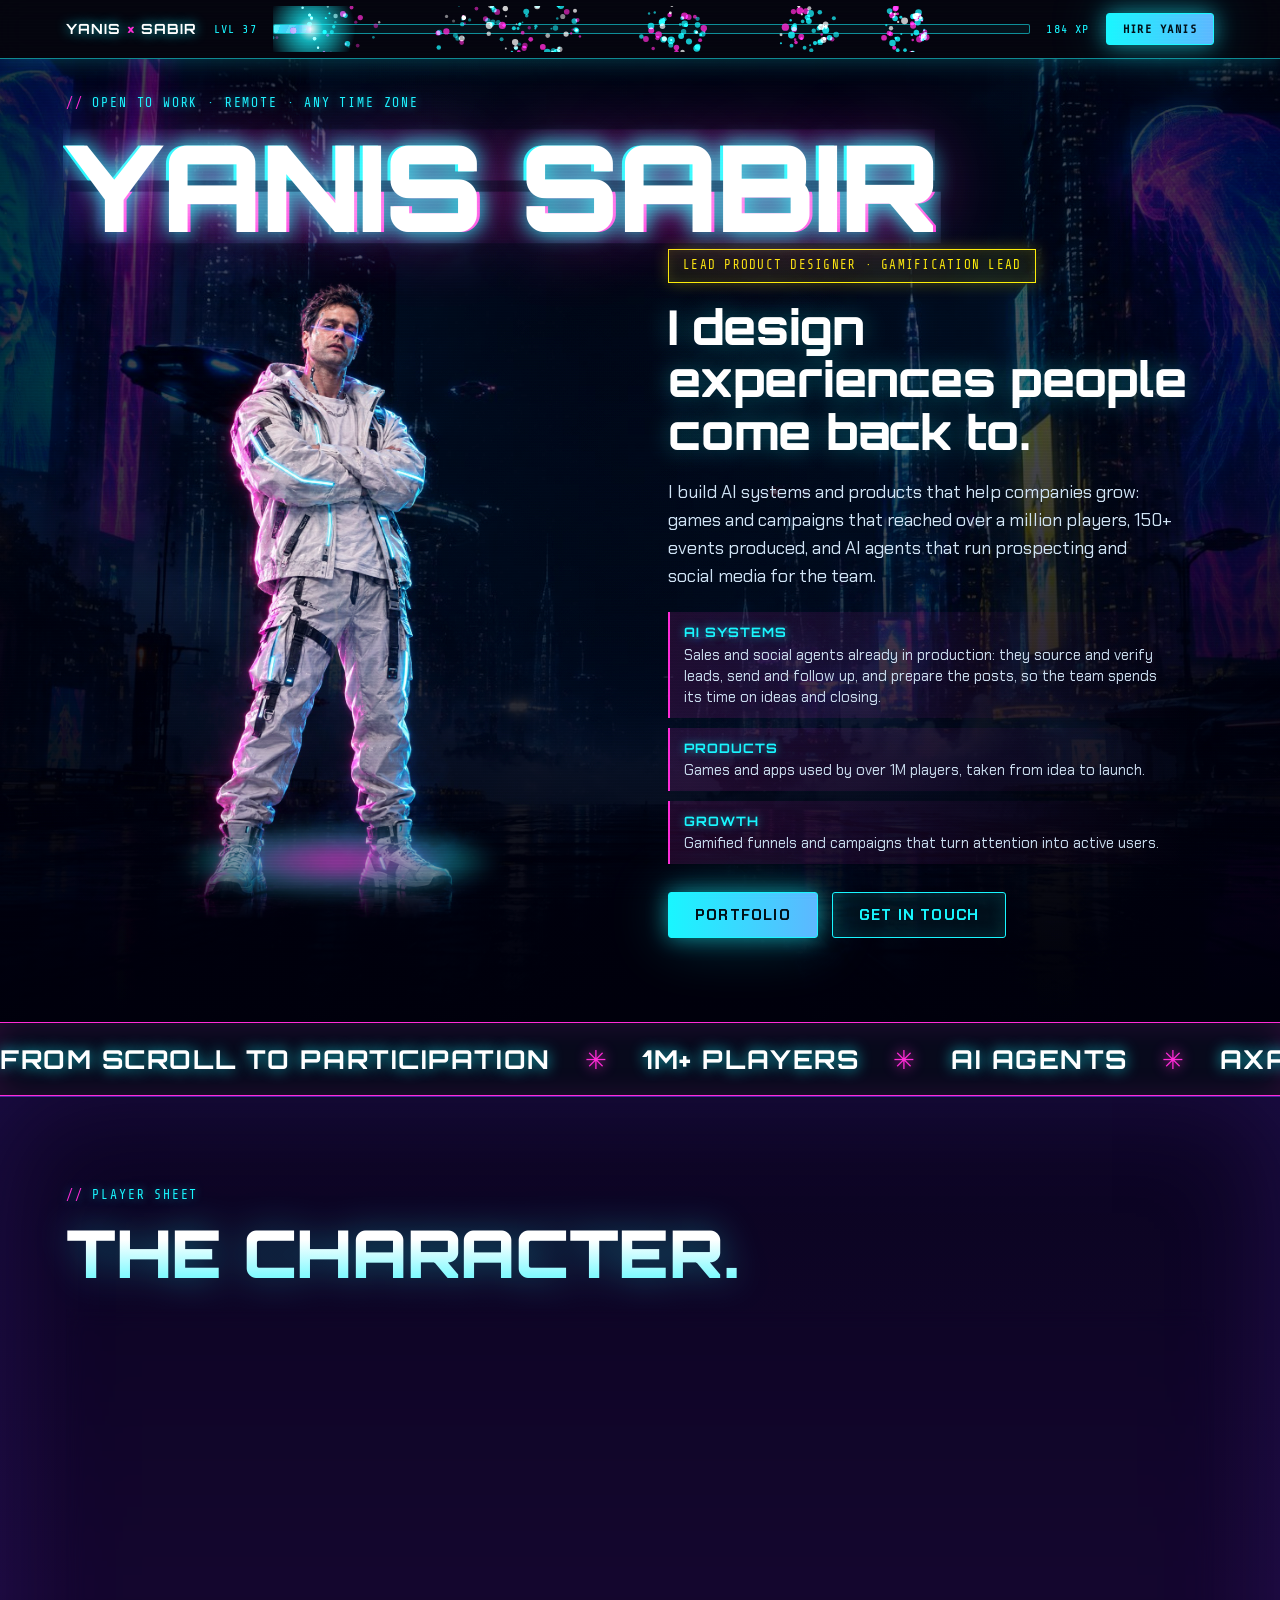
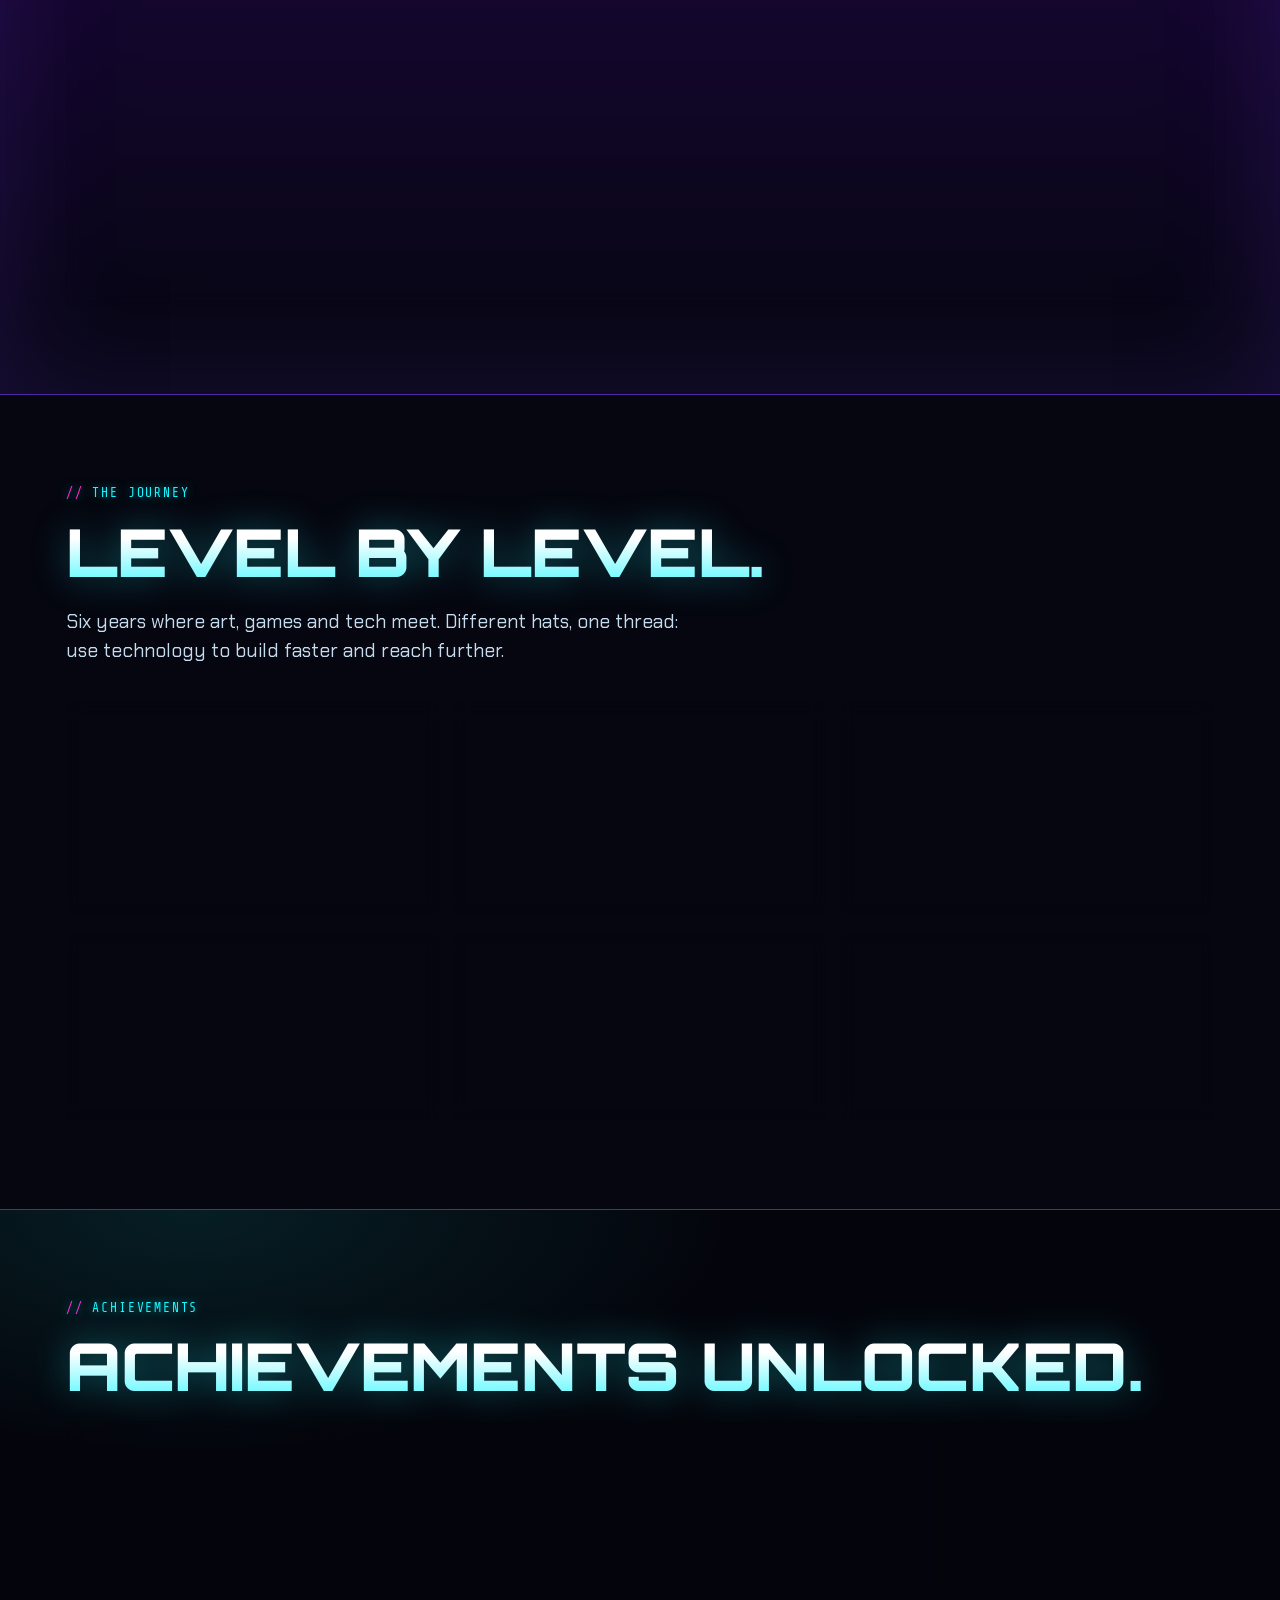
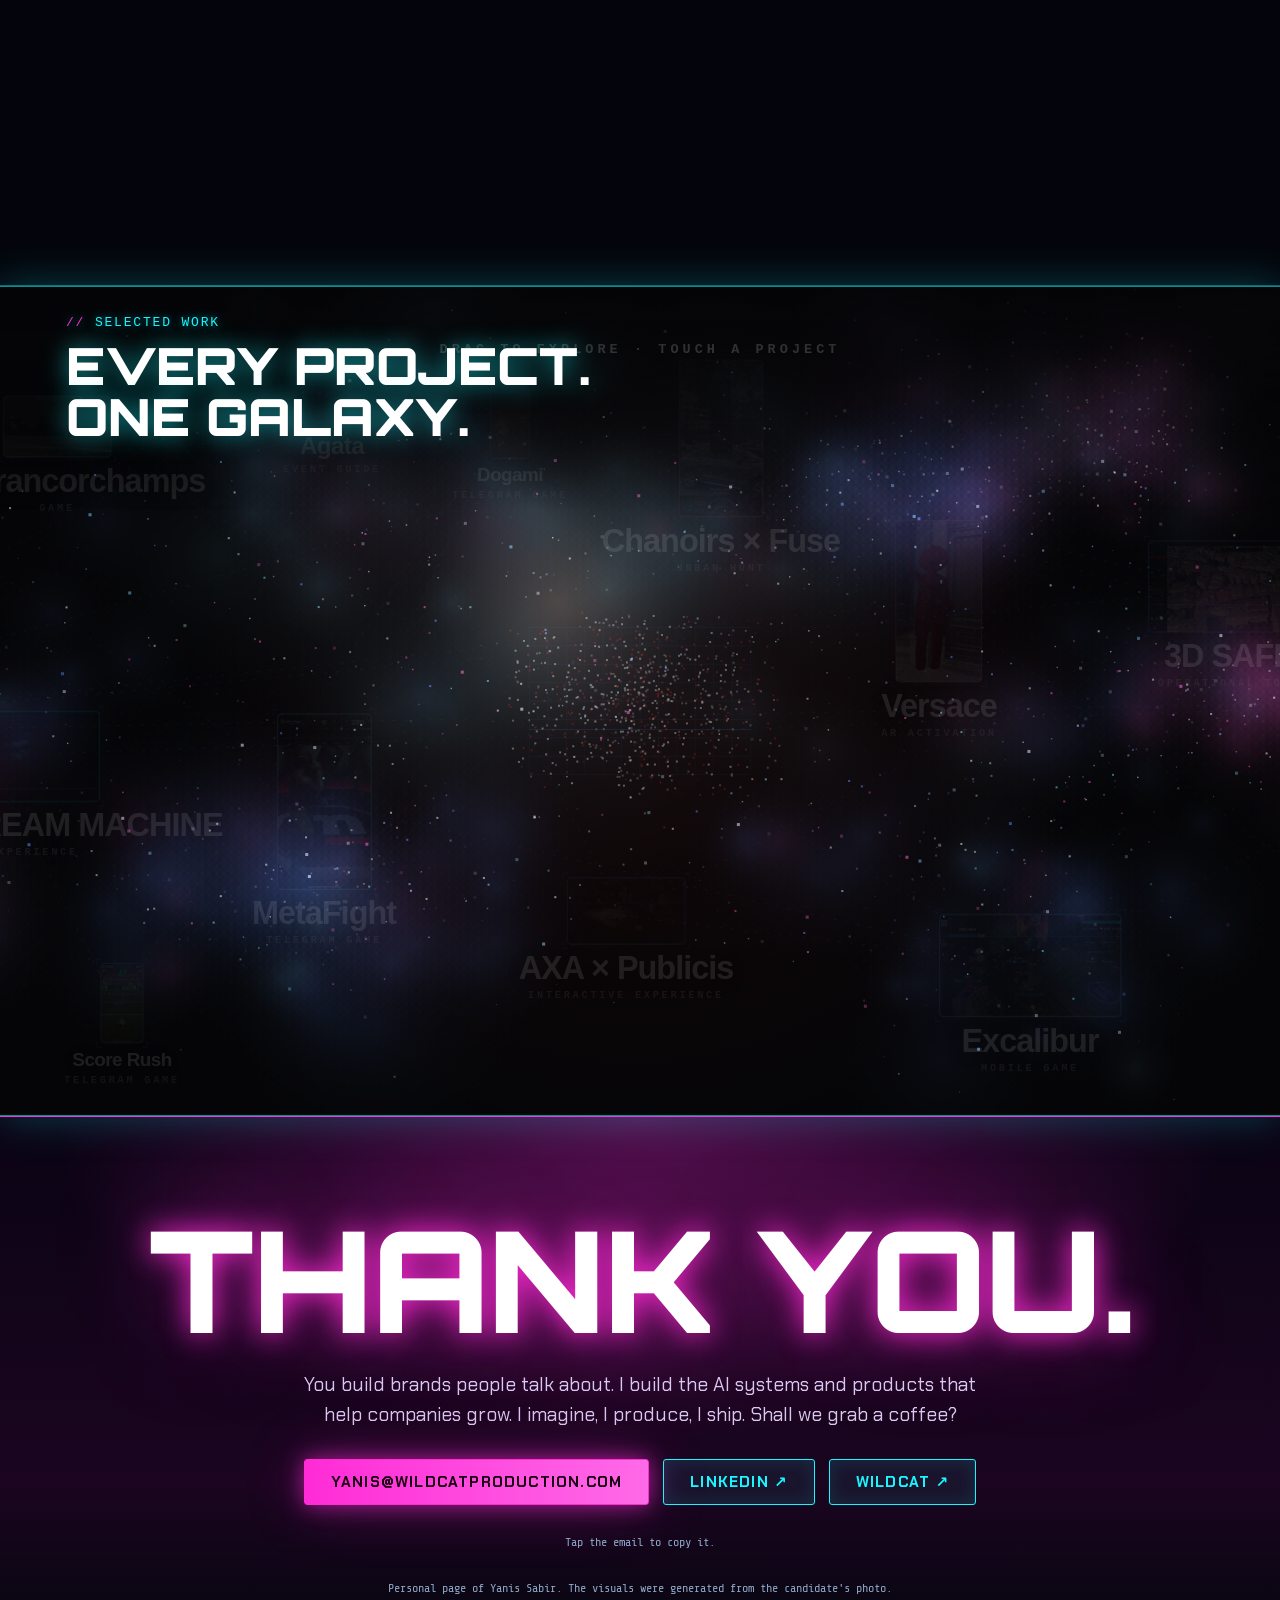
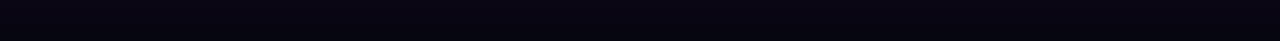
==== yanis/index.html @ 922ab87a "CV: level 2 is creative production of multimedia content Co-Authored-By: Claude Sonnet 5.5 <noreply@" ====
<!doctype html>
<html lang="en">
<head>
<meta charset="utf-8">
<meta name="viewport" content="width=device-width, initial-scale=1, viewport-fit=cover">
<title>Yanis Sabir · Lead Product Designer · Gamification Lead</title>
<meta name="description" content="Yanis Sabir, Lead Product Designer and Gamification Lead. Games, gamified products and AI agents for brands, Web2 and Web3. Remote, any time zone.">
<meta name="theme-color" content="#05060f">
<meta property="og:type" content="website">
<meta property="og:title" content="Yanis Sabir · Lead Product Designer · Gamification Lead">
<meta property="og:description" content="Experiences people come back to. 1M+ players, 150+ events, AI agents in production.">
<meta property="og:image" content="https://wildcatproduction.com/yanis/yanis-hero-cyber.jpg">
<meta property="og:url" content="https://wildcatproduction.com/yanis/">
<link rel="icon" href="data:image/svg+xml,%3Csvg xmlns='http://www.w3.org/2000/svg' viewBox='0 0 32 32'%3E%3Crect width='32' height='32' fill='%2305060f'/%3E%3Ctext x='16' y='23' font-family='Arial Black,sans-serif' font-size='20' font-weight='900' text-anchor='middle' fill='%2319f6ff'%3EY%3C/text%3E%3C/svg%3E">
<link rel="preconnect" href="https://fonts.googleapis.com">
<link rel="preconnect" href="https://fonts.gstatic.com" crossorigin>
<link href="https://fonts.googleapis.com/css2?family=Chakra+Petch:wght@400;500;600;700&family=Orbitron:wght@500;700;800;900&family=Share+Tech+Mono&display=swap" rel="stylesheet">
<link rel="stylesheet" href="galaxy/galaxy.css">
<style>
/* Layout: same section order as before. Dark megacity night, neon cyan / magenta / yellow, glass holograms with corner brackets, scanlines, glitch wordmark. */
:root {
  --void: #05060f;
  --deep: #090c1f;
  --ink: #e4f7ff;
  --muted: #8ea6c6;
  --cyan: #19f6ff;
  --magenta: #ff2bd6;
  --yellow: #fcee0a;
  --green: #39ff88;
  --violet: #7a3cff;
  --red: #ff3860;
  --display: "Orbitron", "Arial Black", sans-serif;
  --sans: "Chakra Petch", system-ui, sans-serif;
  --mono: "Share Tech Mono", ui-monospace, monospace;
  color-scheme: dark;
}
* { box-sizing: border-box; }
html { scroll-behavior: smooth; }
body {
  margin: 0;
  background: var(--void);
  background-image: radial-gradient(1200px 600px at 85% -10%, rgba(255,43,214,.16), transparent 60%), radial-gradient(900px 600px at 0% 30%, rgba(25,246,255,.10), transparent 60%);
  color: var(--ink);
  font-family: var(--sans);
  font-size: 17px;
  line-height: 1.55;
}
body::after { content: ""; position: fixed; inset: 0; z-index: 60; pointer-events: none; background: repeating-linear-gradient(0deg, rgba(255,255,255,.04) 0 1px, transparent 1px 3px); mix-blend-mode: overlay; }
.wrap { max-width: 1180px; margin: 0 auto; padding-inline: max(16px, env(safe-area-inset-left, 0px)) max(16px, env(safe-area-inset-right, 0px)); }
h1, h2, h3, h4, p { margin: 0; }
a { color: var(--cyan); }
a:focus-visible, button:focus-visible { outline: 2px solid var(--yellow); outline-offset: 3px; }
::selection { background: var(--magenta); color: #fff; }

.eyebrow { font-family: var(--mono); font-size: 13px; letter-spacing: .14em; text-transform: uppercase; color: var(--cyan); text-shadow: 0 0 10px rgba(25,246,255,.6); }
.eyebrow::before { content: "// "; color: var(--magenta); }
.pill { display: inline-block; font-family: var(--mono); font-size: 12.5px; letter-spacing: .1em; text-transform: uppercase; color: var(--yellow); border: 1px solid var(--yellow); background: rgba(252,238,10,.08); box-shadow: 0 0 16px rgba(252,238,10,.28), inset 0 0 12px rgba(252,238,10,.10); padding: 6px 14px; }
.btn { display: inline-block; font-family: var(--sans); font-weight: 700; font-size: 15px; letter-spacing: .08em; text-transform: uppercase; text-decoration: none; padding: 13px 26px; border: 1px solid var(--cyan); background: linear-gradient(90deg, var(--cyan), #5db7ff); color: #021018; cursor: pointer; line-height: 1.2; border-radius: 3px; box-shadow: 0 0 22px rgba(25,246,255,.55), 0 0 60px rgba(25,246,255,.25); transition: transform .15s ease, box-shadow .15s ease; }
.btn:hover { transform: translateY(-2px); box-shadow: 0 0 30px rgba(25,246,255,.8), 0 0 80px rgba(25,246,255,.35); }
.btn.ghost { background: rgba(25,246,255,.06); color: var(--cyan); box-shadow: inset 0 0 18px rgba(25,246,255,.12); }
.btn.cream, .btn.mint { background: linear-gradient(90deg, var(--magenta), #ff6ae8); border-color: var(--magenta); color: #1a0214; box-shadow: 0 0 22px rgba(255,43,214,.6), 0 0 60px rgba(255,43,214,.25); }
.sec-title { font-family: var(--display); font-weight: 900; text-transform: uppercase; font-size: clamp(30px, 5.2vw, 66px); line-height: 1.02; letter-spacing: -.005em; margin: 14px 0 22px; text-wrap: balance; background: linear-gradient(180deg, #fff 30%, var(--cyan) 130%); -webkit-background-clip: text; background-clip: text; color: transparent; filter: drop-shadow(0 0 18px rgba(25,246,255,.35)); }
.sec-intro { max-width: 54ch; font-size: 19px; color: #c6dcef; margin-bottom: 36px; }
section.block { padding-block: 88px; position: relative; }

/* holographic panels */
.sheet, .lv, .sv, .tx, .step, .diagram, .quiz, .browser, .ach div, .trait, .dsteps div, .rule, .how li {
  --c: var(--cyan);
  position: relative; overflow: hidden;
  background:
    linear-gradient(var(--c), var(--c)) top left / 18px 2px no-repeat,
    linear-gradient(var(--c), var(--c)) top left / 2px 18px no-repeat,
    linear-gradient(var(--c), var(--c)) top right / 18px 2px no-repeat,
    linear-gradient(var(--c), var(--c)) top right / 2px 18px no-repeat,
    linear-gradient(var(--c), var(--c)) bottom left / 18px 2px no-repeat,
    linear-gradient(var(--c), var(--c)) bottom left / 2px 18px no-repeat,
    linear-gradient(var(--c), var(--c)) bottom right / 18px 2px no-repeat,
    linear-gradient(var(--c), var(--c)) bottom right / 2px 18px no-repeat,
    linear-gradient(150deg, color-mix(in srgb, var(--c) 13%, transparent), rgba(7,10,28,.78) 60%);
  border: 1px solid color-mix(in srgb, var(--c) 38%, transparent);
  box-shadow: 0 0 30px color-mix(in srgb, var(--c) 16%, transparent), inset 0 0 40px color-mix(in srgb, var(--c) 7%, transparent);
  backdrop-filter: blur(10px);
  border-radius: 2px;
}
.sheet::after, .lv::after, .sv::after, .tx::after, .step::after, .quiz::after, .ach div::after { content: ""; position: absolute; inset: 0; pointer-events: none; background: linear-gradient(105deg, transparent 42%, rgba(255,255,255,.08) 50%, transparent 58%); transform: translateX(-130%); animation: sweep 9s ease-in-out infinite; }
@keyframes sweep { 0%, 60% { transform: translateX(-130%); } 100% { transform: translateX(130%); } }
.lv.p, .sv.p, .ach div:nth-child(even) { --c: var(--magenta); }
.lv.m, .sv.m { --c: var(--green); }
.sv.t { --c: var(--yellow); }
.lv.w { --c: var(--red); }
.rule { --c: var(--magenta); }
.ach div:nth-child(3n) { --c: var(--yellow); }

/* bar */
.bar { position: sticky; top: env(safe-area-inset-top, 0px); z-index: 40; background: rgba(5,6,15,.82); backdrop-filter: blur(14px); border-bottom: 1px solid rgba(25,246,255,.55); box-shadow: 0 0 24px rgba(25,246,255,.25); }
body::before { content: ""; position: fixed; inset: 0 0 auto; height: env(safe-area-inset-top, 0px); background: var(--void); z-index: 70; }
.bar .wrap { display: flex; align-items: center; gap: 16px; height: 58px; }
.bar b { font-family: var(--display); font-weight: 700; font-size: 14px; letter-spacing: .08em; text-transform: uppercase; white-space: nowrap; color: #fff; text-shadow: 0 0 12px rgba(25,246,255,.8); }
.bar .x { color: var(--magenta); }
.bar .lvl, .bar .xp { font-family: var(--mono); font-size: 12px; letter-spacing: .1em; white-space: nowrap; color: var(--cyan); }
.track { flex: 1; height: 10px; border: 1px solid rgba(25,246,255,.55); border-radius: 2px; overflow: hidden; min-width: 40px; background: rgba(25,246,255,.06); }
.track i { display: block; height: 100%; width: 0; background: linear-gradient(90deg, var(--cyan), var(--magenta)); box-shadow: 0 0 14px var(--cyan); }
.bar .go { padding: 8px 16px; font-size: 12px; font-family: var(--mono); letter-spacing: .12em; }


/* XP bar vfx */
.trackwrap { position: relative; flex: 1; min-width: 40px; display: flex; align-items: center; }
.trackwrap .track { width: 100%; }
.xpfx { position: absolute; left: 0; top: 50%; width: 100%; height: 46px; transform: translateY(-50%); pointer-events: none; }
.track i { background-image: repeating-linear-gradient(115deg, rgba(255,255,255,.30) 0 6px, transparent 6px 14px), linear-gradient(90deg, var(--cyan), var(--magenta)); background-size: 28px 100%, 100% 100%; animation: shimmer 1.1s linear infinite; }
@keyframes shimmer { to { background-position: 28px 0, 0 0; } }
.bar .xp { display: inline-block; }
.bar .xp.pop { animation: xppop .55s ease-out; }
@keyframes xppop { 0% { transform: scale(1.55); color: #fff; text-shadow: 0 0 16px var(--cyan), 0 0 30px var(--magenta); } 100% { transform: scale(1); } }
.bar.flash { animation: barflash .8s ease-out; }
@keyframes barflash { 0% { box-shadow: 0 0 70px rgba(25,246,255,.95), 0 0 140px rgba(255,43,214,.75); border-bottom-color: #fff; } 100% { box-shadow: 0 0 24px rgba(25,246,255,.25); } }
.xpgain { position: absolute; top: 20px; z-index: 3; font-family: var(--display); font-weight: 800; font-size: 13px; letter-spacing: .08em; color: #fff; text-shadow: 0 0 10px var(--cyan), 0 0 22px var(--magenta); white-space: nowrap; pointer-events: none; animation: gainfloat 1.2s ease-out forwards; }
@keyframes gainfloat { 0% { opacity: 1; transform: translate(-50%, 0) scale(1.2); } 100% { opacity: 0; transform: translate(-50%, 34px) scale(.9); } }


[hidden] { display: none !important; }
.growth { list-style: none; margin: 22px 0 0; padding: 0; display: grid; gap: 10px; max-width: 52ch; }
.growth li { padding: 10px 14px; border-left: 2px solid var(--magenta); background: linear-gradient(90deg, rgba(255,43,214,.12), transparent); }
.growth b { font-family: var(--display); font-weight: 700; font-size: 13px; letter-spacing: .08em; text-transform: uppercase; color: var(--cyan); text-shadow: 0 0 10px rgba(25,246,255,.6); display: block; }
.growth span { font-size: 15px; line-height: 1.4; color: #c9dcee; display: block; margin-top: 2px; }
.hero .pill { text-align: left; }
@media (max-width: 900px) {
  .hero .pill { display: block; width: fit-content; margin-inline: auto; text-align: center; }
}
@media (max-width: 600px) {
  .pill > span, .who .cls > span { display: block; }
  .pill .dot, .who .cls .dot { display: none; }
}

/* hero */
.hero { position: relative; isolation: isolate; overflow: hidden; padding-block: 34px 84px; }
.hero-bg { position: absolute; inset: 0; z-index: -1; background: linear-gradient(180deg, rgba(5,6,15,.35) 0%, rgba(5,6,15,.78) 70%, var(--void) 100%), url("city-cyber.jpg") center 30% / cover no-repeat; filter: saturate(1.25) contrast(1.05); }
.hero-bg::after { content: ""; position: absolute; inset: 0; background: radial-gradient(60% 60% at 50% 40%, transparent, rgba(5,6,15,.7)); }
.word { display: block; margin-top: 16px; font-family: var(--display); font-weight: 900; text-transform: uppercase; line-height: .95; letter-spacing: -.01em; font-size: clamp(34px, 9.4vw, 120px); }
.word span { position: relative; display: inline-block; color: #fff; text-shadow: 0 0 22px rgba(25,246,255,.65), 0 0 70px rgba(255,43,214,.45); }
.word span::before, .word span::after { content: attr(data-text); position: absolute; inset: 0; pointer-events: none; mix-blend-mode: screen; }
.word span::before { color: var(--cyan); transform: translate(-3px, 0); clip-path: inset(0 0 55% 0); animation: gl1 4.2s infinite steps(1); }
.word span::after { color: var(--magenta); transform: translate(3px, 0); clip-path: inset(55% 0 0 0); animation: gl2 3.4s infinite steps(1); }
@keyframes gl1 { 0%, 91%, 100% { transform: translate(-3px, 0); clip-path: inset(0 0 55% 0); } 93% { transform: translate(-9px, 2px); clip-path: inset(18% 0 42% 0); } 96% { transform: translate(7px, -2px); clip-path: inset(62% 0 8% 0); } }
@keyframes gl2 { 0%, 88%, 100% { transform: translate(3px, 0); clip-path: inset(55% 0 0 0); } 90% { transform: translate(10px, 1px); clip-path: inset(30% 0 35% 0); } 94% { transform: translate(-6px, -1px); clip-path: inset(5% 0 70% 0); } }
.hero-grid { display: grid; grid-template-columns: 1fr 1fr; gap: 24px 56px; align-items: center; margin-top: 6px; }
.art { position: relative; padding-top: 10px; min-height: 480px; }
.art::before { content: ""; position: absolute; left: 50%; bottom: 2%; width: 78%; height: 90px; transform: translateX(-50%); background: radial-gradient(closest-side, rgba(255,43,214,.75), rgba(25,246,255,.35) 55%, transparent 75%); filter: blur(10px); z-index: -1; }
.art img { display: block; width: auto; max-width: 100%; max-height: 640px; height: auto; margin-inline: auto; mix-blend-mode: screen; -webkit-mask-image: linear-gradient(180deg, #000 82%, transparent); mask-image: linear-gradient(180deg, #000 82%, transparent); filter: drop-shadow(0 0 34px rgba(25,246,255,.28)); }
.hero h1 { font-family: var(--display); font-weight: 800; font-size: clamp(26px, 3.8vw, 48px); line-height: 1.1; letter-spacing: -.005em; margin-top: 18px; text-wrap: balance; color: #fff; text-shadow: 0 0 24px rgba(25,246,255,.35); }
.hero p.lead { margin-top: 20px; max-width: 46ch; font-size: 18px; color: #cfe3f5; }
.cta { display: flex; flex-wrap: wrap; gap: 14px; margin-top: 28px; }

/* chips */
.chips { display: flex; flex-wrap: wrap; gap: 8px; }
.chip { font-family: var(--mono); font-size: 12.5px; letter-spacing: .04em; border: 1px solid rgba(25,246,255,.5); padding: 4px 12px; background: rgba(25,246,255,.07); color: #d6f7ff; border-radius: 2px; }
.chip.l { font-family: var(--sans); font-weight: 500; font-size: 14px; }

/* ticker */
.ticker { background: #080a1c; border-block: 1px solid var(--magenta); box-shadow: 0 0 30px rgba(255,43,214,.35), inset 0 0 30px rgba(255,43,214,.12); overflow: hidden; }
.ticker .row { display: flex; width: max-content; gap: 34px; padding-block: 16px; font-family: var(--display); font-weight: 700; text-transform: uppercase; letter-spacing: .06em; font-size: clamp(16px, 2.4vw, 26px); white-space: nowrap; animation: slide 46s linear infinite; }
.ticker span { color: #fff; text-shadow: 0 0 14px rgba(25,246,255,.8); }
.ticker .s { color: var(--magenta); text-shadow: 0 0 14px var(--magenta); font-weight: 400; }
@keyframes slide { to { transform: translateX(-50%); } }

/* player sheet */
.pink { background: linear-gradient(180deg, #0a0420 0%, #14062e 55%, var(--void) 100%); border-block: 1px solid rgba(122,60,255,.6); box-shadow: inset 0 0 120px rgba(122,60,255,.18); }
.sheet { --c: var(--magenta); display: grid; grid-template-columns: 320px 1fr; }
.who { position: relative; z-index: 1; padding: 26px; display: grid; gap: 6px; align-content: start; justify-items: start; border-right: 1px solid rgba(255,43,214,.3); background: linear-gradient(180deg, rgba(255,43,214,.14), transparent 70%); }
.who .disc { position: relative; width: 100%; aspect-ratio: 1; border: 1px solid var(--cyan); box-shadow: 0 0 26px rgba(25,246,255,.5); overflow: hidden; margin-bottom: 16px; background: #000; }
.who .disc img { display: block; width: 100%; height: 100%; object-fit: cover; }
.who .disc::after { content: ""; position: absolute; left: 0; right: 0; height: 28%; top: -30%; background: linear-gradient(180deg, transparent, rgba(25,246,255,.35), transparent); animation: scan 4.5s linear infinite; }
@keyframes scan { to { top: 110%; } }
.who h3 { font-family: var(--display); font-weight: 900; font-size: 28px; line-height: 1.05; text-transform: uppercase; color: #fff; text-shadow: 0 0 16px rgba(255,43,214,.7); }
.who .age { font-family: var(--mono); font-size: 12.5px; letter-spacing: .12em; text-transform: uppercase; color: var(--muted); }
.who .cls { font-weight: 700; margin-top: 8px; color: var(--yellow); }
.who .edu { color: var(--cyan); font-weight: 600; }
.who .xpill { margin-top: 14px; font-family: var(--mono); font-size: 12px; letter-spacing: .1em; text-transform: uppercase; color: #021018; background: var(--cyan); padding: 6px 14px; box-shadow: 0 0 18px rgba(25,246,255,.7); }
.stats { position: relative; z-index: 1; padding: 26px; display: grid; gap: 22px; min-width: 0; align-content: start; }
.rows { display: grid; }
.srow { display: grid; grid-template-columns: minmax(120px, 200px) 1fr 40px; align-items: center; gap: 16px; padding: 11px 0; border-bottom: 1px solid rgba(25,246,255,.18); }
.srow b { font-weight: 600; letter-spacing: .02em; }
.srow .m { height: 12px; border: 1px solid rgba(25,246,255,.5); background: rgba(5,6,15,.8); overflow: hidden; }
.srow .m i { display: block; height: 100%; width: var(--v); background: linear-gradient(90deg, var(--magenta), var(--cyan)); box-shadow: 0 0 14px var(--cyan); }
.srow span { font-family: var(--mono); text-align: right; color: var(--cyan); text-shadow: 0 0 8px var(--cyan); font-variant-numeric: tabular-nums; }
.lab { font-family: var(--mono); font-size: 12px; letter-spacing: .14em; text-transform: uppercase; margin-bottom: 8px; color: var(--muted); }
.traits { display: grid; grid-template-columns: repeat(auto-fit, minmax(190px, 1fr)); gap: 12px; }
.trait { --c: var(--green); padding: 14px 16px; }
.trait b { display: block; font-family: var(--display); font-weight: 700; font-size: 15px; letter-spacing: .04em; text-transform: uppercase; color: var(--green); text-shadow: 0 0 10px rgba(57,255,136,.6); }
.trait span { font-size: 14.5px; line-height: 1.4; display: block; margin-top: 4px; color: #cfe3f5; }

/* journey */
.levels { display: grid; grid-template-columns: repeat(auto-fit, minmax(300px, 1fr)); gap: 14px; }
.lv { padding: 20px; display: grid; gap: 8px; align-content: start; min-width: 0; }
.lv .tag { font-family: var(--mono); font-size: 11.5px; letter-spacing: .14em; text-transform: uppercase; color: var(--c); text-shadow: 0 0 10px var(--c); }
.lv h3 { font-family: var(--sans); font-weight: 700; font-size: 22px; line-height: 1.12; color: #fff; }
.lv p { font-size: 15.5px; line-height: 1.45; color: #bcd2e8; }

/* services */
.svc { display: grid; grid-template-columns: 1fr 1fr; gap: 14px; }
.sv { padding: 26px; display: grid; gap: 10px; align-content: space-between; min-width: 0; }
.sv h3 { font-family: var(--display); font-weight: 800; font-size: clamp(20px, 2.6vw, 30px); line-height: 1.1; text-transform: uppercase; text-wrap: balance; color: #fff; text-shadow: 0 0 18px color-mix(in srgb, var(--c) 60%, transparent); }
.sv p { font-size: 16.5px; max-width: 60ch; color: #c9dcee; }
.sv .eyebrow { color: var(--c); text-shadow: 0 0 10px var(--c); }
.sv .tags { display: flex; flex-wrap: wrap; gap: 8px; margin-top: 8px; }
.sv .tags span { border: 1px solid var(--c); color: var(--c); font-family: var(--mono); font-size: 12.5px; padding: 4px 12px; background: color-mix(in srgb, var(--c) 10%, transparent); }
.tx { --c: var(--cyan); grid-column: 1 / -1; padding: 26px; }
.tx h3 { font-family: var(--display); font-weight: 700; font-size: 20px; text-transform: uppercase; color: var(--cyan); margin-bottom: 16px; text-shadow: 0 0 14px rgba(25,246,255,.6); }
.tx .g { display: grid; grid-template-columns: repeat(auto-fit, minmax(200px, 1fr)); gap: 12px; }
.tx .g div { border: 1px solid rgba(25,246,255,.28); padding: 14px 16px; background: rgba(25,246,255,.04); }
.tx b { display: block; color: var(--magenta); font-size: 16px; margin-bottom: 4px; text-shadow: 0 0 10px rgba(255,43,214,.6); }
.tx span { font-size: 14.5px; line-height: 1.4; display: block; color: #c9dcee; }

/* achievements */
.black { background: radial-gradient(900px 400px at 15% 0%, rgba(25,246,255,.10), transparent 60%), #04050c; border-block: 1px solid rgba(25,246,255,.35); }
.ach-head { display: flex; flex-wrap: wrap; justify-content: space-between; align-items: end; gap: 24px; }
.ach-head .sec-title { max-width: none; }
.ach { display: grid; grid-template-columns: repeat(auto-fit, minmax(240px, 1fr)); gap: 14px; }
.ach div { padding: 20px; display: grid; gap: 8px; align-content: start; }
.ach .tag { font-family: var(--mono); font-size: 11px; letter-spacing: .14em; text-transform: uppercase; color: var(--c); }
.ach strong { font-family: var(--display); font-weight: 900; font-size: 40px; line-height: 1; color: #fff; text-shadow: 0 0 18px var(--c), 0 0 40px color-mix(in srgb, var(--c) 60%, transparent); font-variant-numeric: tabular-nums; }
.ach .d { color: #d3e6f6; font-size: 15px; line-height: 1.35; }
.ach .f { font-family: var(--mono); font-size: 11px; letter-spacing: .08em; text-transform: uppercase; color: var(--muted); }

/* demo */
.blue { background: radial-gradient(900px 500px at 80% 10%, rgba(122,60,255,.35), transparent 60%), radial-gradient(700px 400px at 5% 90%, rgba(255,43,214,.20), transparent 60%), #070a1f; border-block: 1px solid rgba(122,60,255,.5); }
.browser { --c: var(--cyan); }
.browser .top { display: flex; align-items: center; gap: 10px; padding: 12px 16px; background: rgba(5,6,15,.85); color: var(--cyan); border-bottom: 1px solid rgba(25,246,255,.4); position: relative; z-index: 1; }
.dots { display: flex; gap: 6px; }
.dots i { width: 11px; height: 11px; border-radius: 50%; background: var(--red); box-shadow: 0 0 10px var(--red); }
.dots i:nth-child(2) { background: var(--yellow); box-shadow: 0 0 10px var(--yellow); }
.dots i:nth-child(3) { background: var(--green); box-shadow: 0 0 10px var(--green); }
.url { flex: 1; min-width: 0; font-family: var(--mono); font-size: 12.5px; border: 1px solid rgba(25,246,255,.4); padding: 4px 14px; overflow: hidden; text-overflow: ellipsis; white-space: nowrap; background: rgba(25,246,255,.05); color: #d6f7ff; }
.open { font-family: var(--mono); font-size: 12px; letter-spacing: .1em; text-transform: uppercase; white-space: nowrap; color: var(--cyan); }
.screen { aspect-ratio: 16 / 8; min-height: 280px; display: grid; place-items: center; text-align: center; padding: 24px; gap: 14px; align-content: center; background: radial-gradient(circle at 20% 20%, rgba(122,60,255,.3), transparent 60%), #050714; }
.screen h3 { font-family: var(--display); font-weight: 900; font-size: clamp(28px, 5.4vw, 60px); line-height: 1; text-transform: uppercase; color: var(--cyan); text-shadow: 0 0 24px var(--cyan); }
.screen p { max-width: 46ch; color: #d6e8ff; font-size: 17px; }
.live { display: block; width: 100%; height: clamp(520px, 78vh, 760px); border: 0; background: #050714; }
.note { font-family: var(--mono); font-size: 12px; letter-spacing: .04em; color: var(--muted); margin-top: 4px; }
.dsteps { display: grid; grid-template-columns: repeat(auto-fit, minmax(220px, 1fr)); gap: 14px; margin-top: 18px; }
.dsteps div { --c: var(--magenta); padding: 14px 18px; font-size: 15px; }
.dsteps b { display: block; font-family: var(--display); color: var(--magenta); font-size: 22px; margin-bottom: 2px; text-shadow: 0 0 12px var(--magenta); }
.more { display: flex; flex-wrap: wrap; gap: 12px; margin-top: 26px; }

/* method */
.steps { display: grid; grid-template-columns: repeat(auto-fit, minmax(190px, 1fr)); gap: 12px; margin-bottom: 14px; }
.step { padding: 16px 18px; }
.step b { display: block; font-family: var(--display); font-weight: 900; font-size: 26px; color: var(--magenta); text-shadow: 0 0 14px var(--magenta); }
.step span { font-size: 15px; line-height: 1.4; display: block; color: #c9dcee; }
.rule { padding: 12px 20px; margin-bottom: 10px; font-size: 16px; color: #e8f4ff; }
.rule b { color: var(--magenta); }
.arch-t { font-family: var(--display); font-weight: 700; font-size: 18px; text-transform: uppercase; letter-spacing: .04em; margin: 36px 0 16px; color: #fff; }
.diagram { padding: 22px; }
.diagram .scroll { overflow-x: auto; }
.diagram svg { display: block; min-width: 760px; width: 100%; height: auto; font-family: var(--mono); }
.diagram svg text { fill: #d4f6ff; }
.diagram svg text[fill="#555"] { fill: #7f9bbd; }
.diagram svg text[fill="#fff"] { fill: #021018; }
.diagram svg text[fill="#8C0126"] { fill: var(--magenta); }
.diagram svg text[font-size="44"] { fill: var(--cyan); filter: drop-shadow(0 0 10px rgba(25,246,255,.8)); }
.diagram svg [stroke="#000"] { stroke: var(--cyan); }
.diagram svg [stroke="#8C0126"] { stroke: var(--magenta); }
.diagram svg path[stroke="#555"] { stroke: #7f9bbd; }
.diagram svg path[stroke="#999"] { stroke: #3d5878; }
.diagram svg rect[fill="#fff"], .diagram svg path[fill="#fff"], .diagram svg ellipse[fill="#fff"] { fill: rgba(25,246,255,.07); }
.diagram svg rect[fill="#fff"][width="46"] { fill: #0a1024; }
.diagram svg rect[fill="#000"] { fill: var(--cyan); }
.diagram svg rect[fill="#E88FFF"] { fill: rgba(255,43,214,.22); stroke: var(--magenta); }
.diagram svg marker path[fill="#000"] { fill: var(--cyan); }
.diagram svg marker path[fill="#555"] { fill: #7f9bbd; }
.guard { display: flex; flex-wrap: wrap; gap: 8px; align-items: center; margin-top: 18px; padding-top: 16px; border-top: 1px solid rgba(25,246,255,.2); }
.guard .lab { margin: 0; flex-basis: 100%; }
.guard .chip { font-size: 13px; padding: 3px 11px; }
.guard .chip.next { border-style: dashed; border-color: var(--magenta); color: var(--magenta); background: rgba(255,43,214,.07); }

/* quiz */
.mintbg { background: radial-gradient(700px 400px at 85% 15%, rgba(255,43,214,.22), transparent 60%), radial-gradient(700px 400px at 5% 90%, rgba(25,246,255,.14), transparent 60%), #070a1c; border-block: 1px solid rgba(255,43,214,.5); box-shadow: inset 0 0 100px rgba(255,43,214,.10); }
.quiz { --c: var(--magenta); padding: 28px; }
.qmeta { display: flex; flex-wrap: wrap; justify-content: space-between; gap: 6px 16px; font-family: var(--mono); font-size: 12px; letter-spacing: .12em; text-transform: uppercase; color: var(--muted); }
.qbar { display: flex; align-items: center; gap: 12px; margin: 8px 0 20px; font-family: var(--mono); font-size: 12px; letter-spacing: .1em; text-transform: uppercase; color: var(--cyan); }
.qbar .track { flex: 1; }
.quiz h3 { font-family: var(--display); font-weight: 800; font-size: clamp(20px, 2.8vw, 32px); line-height: 1.15; max-width: 26ch; margin-bottom: 22px; color: #fff; }
.opts { display: grid; grid-template-columns: 1fr 1fr; gap: 10px; }
.opt { text-align: left; font: inherit; font-weight: 500; font-size: 16px; line-height: 1.3; background: rgba(25,246,255,.05); border: 1px solid rgba(25,246,255,.5); padding: 14px 20px; cursor: pointer; color: var(--ink); border-radius: 2px; transition: box-shadow .15s ease, background .15s ease; }
.opt:hover:not([disabled]) { background: rgba(255,43,214,.16); border-color: var(--magenta); box-shadow: 0 0 22px rgba(255,43,214,.5); }
.opt.picked { background: rgba(255,43,214,.22); border-color: var(--magenta); box-shadow: 0 0 22px rgba(255,43,214,.6); }
.fb { min-height: 26px; margin-top: 16px; font-weight: 600; color: var(--yellow); }
.result .big { font-family: var(--display); font-weight: 900; font-size: clamp(54px, 10vw, 110px); line-height: 1; color: var(--cyan); text-shadow: 0 0 30px var(--cyan); }

/* end */
.end { background: radial-gradient(900px 500px at 50% 0%, rgba(255,43,214,.30), transparent 65%), linear-gradient(180deg, #0a0414, #1b0520 70%, #05060f); border-top: 1px solid var(--magenta); box-shadow: 0 -10px 60px rgba(255,43,214,.25); padding-block: 96px 44px; text-align: center; }
.end h2 { font-family: var(--display); font-weight: 900; text-transform: uppercase; font-size: clamp(40px, 11vw, 150px); line-height: .95; letter-spacing: -.01em; color: #fff; text-shadow: 0 0 30px var(--magenta), 0 0 90px rgba(255,43,214,.5); }
.end p.t { max-width: 56ch; margin: 24px auto 0; font-size: 19px; color: #d9c8f0; }
.end .cta { justify-content: center; margin-top: 30px; }
.end .btn.ghost { color: var(--cyan); }
.end small { display: block; max-width: 90ch; margin: 28px auto 0; font-family: var(--mono); font-size: 12px; color: var(--muted); line-height: 1.5; }

/* galaxy */
.gxsec { background: #050507; border-block: 1px solid rgba(25,246,255,.55); box-shadow: 0 0 40px rgba(25,246,255,.25); position: relative; z-index: 1; }
.gxtitle { position: absolute; z-index: 4; left: 0; top: 0; right: 0; padding: 28px max(16px, calc((100vw - 1180px) / 2 + 16px)) 56px; background: linear-gradient(180deg, rgba(5,5,7,.92) 0%, rgba(5,5,7,.55) 60%, rgba(5,5,7,0) 100%); pointer-events: none; transition: opacity .5s ease; }
.gxtitle h2 { font-family: var(--display); font-weight: 900; text-transform: uppercase; font-size: clamp(24px, 4vw, 54px); line-height: 1; margin: 10px 0 12px; color: #fff; text-shadow: 0 0 24px rgba(25,246,255,.6); }
.gxwrap[data-open="1"] .gxtitle { opacity: 0; }
.gxwrap { --bg:#050507; --ink:#F3F3EF; --ink-2:#C9C9C4; --muted:#8B8B93; --dim:#55555D; --hair:rgba(255,255,255,.12); --hair-2:rgba(255,255,255,.26); --red:#FF2D1F; --red-2:#FF6A5C; --play:#7CE0FF; --protect:#5B8CFF; --activate:#FF57C8; --mono: ui-monospace, SFMono-Regular, Menlo, Consolas, "Liberation Mono", monospace; --sans: -apple-system, BlinkMacSystemFont, "Helvetica Neue", Helvetica, Arial, sans-serif; position: relative; width: 100%; height: clamp(560px, 92vh, 940px); background: #050507; color: #F3F3EF; font-family: var(--sans); font-size: 16px; line-height: normal; -webkit-font-smoothing: antialiased; user-select: none; -webkit-user-select: none; }
.gxhint { position: absolute; left: 50%; bottom: max(16px, env(safe-area-inset-bottom, 0px)); transform: translateX(-50%); z-index: 5; margin: 0; padding: 7px 14px; border: 1px solid rgba(25,246,255,.6); background: rgba(0,0,0,.6); color: #F3F3EF; font-family: ui-monospace, Menlo, monospace; font-size: 11px; letter-spacing: .12em; text-transform: uppercase; opacity: 0; pointer-events: none; transition: opacity .4s ease; white-space: nowrap; }
.gxwrap[data-open="1"] .gxhint { opacity: .9; }

@media (max-width: 900px) {
  .hero-grid { grid-template-columns: 1fr; }
  .sheet { grid-template-columns: 1fr; }
  .who { justify-items: center; text-align: center; border-right: 0; border-bottom: 1px solid rgba(255,43,214,.3); }
  .who .disc { max-width: 280px; }
  .svc { grid-template-columns: 1fr; }
  .opts { grid-template-columns: 1fr; }
  section.block { padding-block: 56px; }
  .bar .lvl { display: none; }
  .srow { grid-template-columns: 1fr 40px; }
  .srow .m { grid-column: 1 / -1; grid-row: 2; }
}
@media (max-width: 480px) {
  .bar .xp { display: none; }
  .bar .wrap { gap: 10px; }
  .quiz { padding: 20px; }
  .sv, .tx { padding: 20px; }
}
@media (prefers-reduced-motion: reduce) {
  .ticker .row { animation: none; flex-wrap: wrap; width: auto; padding-inline: 16px; }
  .word span::before, .word span::after, .who .disc::after, .sheet::after, .lv::after, .sv::after, .tx::after, .step::after, .quiz::after, .ach div::after { animation: none; }
  html { scroll-behavior: auto; }
}
</style>

</head>
<body>
<header class="bar">
  <div class="wrap">
    <b>Yanis <span class="x">×</span> Sabir</b>
    <span class="lvl">LVL 37</span>
    <div class="trackwrap"><div class="track" aria-hidden="true"><i id="fill"></i></div><canvas class="xpfx" id="xpfx" aria-hidden="true"></canvas></div>
    <span class="xp"><span id="xp">0</span> XP</span>
    <a class="btn go" href="#end">Hire Yanis</a>
  </div>
</header>

<main>
  <section class="hero" id="top">
    <div class="hero-bg" aria-hidden="true"></div>
    <div class="wrap">
      <p class="eyebrow">Open to work · Remote · Any time zone</p>
      <div class="word" aria-label="Yanis Sabir">
        <span data-text="Yanis Sabir">Yanis Sabir</span>
      </div>
      <div class="hero-grid">
        <div class="art">
          <img src="yanis-hero-cyber.jpg" width="1100" height="1473" alt="Hyper-realistic cyberpunk render of Yanis Sabir standing with arms crossed, lit by cyan and magenta neon">
        </div>
        <div>
          <span class="pill"><span>Lead Product Designer</span><span class="dot"> · </span><span>Gamification Lead</span></span>
          <h1>I design experiences people come back to.</h1>
          <p class="lead">I build AI systems and products that help companies grow: games and campaigns that reached over a million players, 150+ events produced, and AI agents that run prospecting and social media for the team.</p>
          <ul class="growth">
            <li><b>AI systems</b><span>Sales and social agents already in production: they source and verify leads, send and follow up, and prepare the posts, so the team spends its time on ideas and closing.</span></li>
            <li><b>Products</b><span>Games and apps used by over 1M players, taken from idea to launch.</span></li>
            <li><b>Growth</b><span>Gamified funnels and campaigns that turn attention into active users.</span></li>
          </ul>
          <div class="cta">
            <a class="btn" href="#portfolio">Portfolio</a>
            <a class="btn ghost" href="#end">Get in touch</a>
          </div>
        </div>
      </div>
    </div>
  </section>

  <div class="ticker" aria-hidden="true">
    <div class="row">
      <span>From scroll to participation</span><span class="s">✳</span><span>1M+ players</span><span class="s">✳</span><span>AI agents</span><span class="s">✳</span><span>AXA × Publicis</span><span class="s">✳</span><span>Spa-Francorchamps</span><span class="s">✳</span><span>Digital AF Seoul</span><span class="s">✳</span><span>Excalibur</span><span class="s">✳</span><span>Web2 + Web3</span><span class="s">✳</span>
      <span>From scroll to participation</span><span class="s">✳</span><span>1M+ players</span><span class="s">✳</span><span>AI agents</span><span class="s">✳</span><span>AXA × Publicis</span><span class="s">✳</span><span>Spa-Francorchamps</span><span class="s">✳</span><span>Digital AF Seoul</span><span class="s">✳</span><span>Excalibur</span><span class="s">✳</span><span>Web2 + Web3</span><span class="s">✳</span>
    </div>
  </div>

  <section class="block pink" id="player">
    <div class="wrap">
      <p class="eyebrow">Player sheet</p>
      <h2 class="sec-title">The character.</h2>
      <div class="sheet">
        <div class="who">
          <div class="disc"><img src="yanis-avatar-cyber.jpg" width="800" height="800" alt="Cyberpunk portrait of Yanis Sabir"></div>
          <h3>Yanis Sabir</h3>
          <span class="age">37 years old · Remote</span>
          <span class="cls"><span>Lead Product Designer</span><span class="dot"> · </span><span>Gamification Lead</span></span>
          <span class="edu">Ex-Nanotech Engineer, Yale University</span>
          <span class="xpill">LVL 37 · 6 years of XP</span>
        </div>
        <div class="stats">
          <div class="rows">
            <div class="srow"><b>Building AI systems</b><div class="m"><i style="--v:90%"></i></div><span>90</span></div>
            <div class="srow"><b>Project leadership</b><div class="m"><i style="--v:97%"></i></div><span>97</span></div>
            <div class="srow"><b>Gamification</b><div class="m"><i style="--v:93%"></i></div><span>93</span></div>
            <div class="srow"><b>Product and game design</b><div class="m"><i style="--v:88%"></i></div><span>88</span></div>
          </div>
          <div>
            <p class="lab">Languages</p>
            <div class="chips"><span class="chip l">French</span><span class="chip l">English</span><span class="chip l">Arabic</span><span class="chip l">Web2 + Web3</span></div>
          </div>
          <div>
            <p class="lab">Toolbelt</p>
            <div class="chips"><span class="chip l">Claude Code</span><span class="chip l">Codex</span><span class="chip l">Cursor</span><span class="chip l">AI agents</span><span class="chip l">Vite and React</span><span class="chip l">Unity</span><span class="chip l">Git and Vercel</span><span class="chip l">Gmail API</span><span class="chip l">Midjourney</span><span class="chip l">Runway</span><span class="chip l">Kling</span></div>
          </div>
          <div class="traits">
            <div class="trait"><b>Creative</b><span>A game for a campaign against school bullying.</span></div>
            <div class="trait"><b>Open</b><span>From contemporary art to crypto, from Paris to Seoul.</span></div>
            <div class="trait"><b>Demanding</b><span>Nothing ships without proof it works.</span></div>
          </div>
        </div>
      </div>
    </div>
  </section>

  <section class="block" id="path">
    <div class="wrap">
      <p class="eyebrow">The journey</p>
      <h2 class="sec-title">Level by level.</h2>
      <p class="sec-intro">Six years where art, games and tech meet. Different hats, one thread: use technology to build faster and reach further.</p>
      <div class="levels">
        <article class="lv"><span class="tag">LVL 1 · Education</span><h3>Yale University, nanotechnology</h3><p>Engineering education in nanotechnology. Technical depth first, then the move into product, games and gamification.</p></article>
        <article class="lv p"><span class="tag">LVL 2 · Creative production</span><h3>Creating and producing multimedia content</h3><p>Creative direction and production of multimedia content and live events: 150+ events produced in six years across Paris, Lisbon and New York.</p></article>
        <article class="lv m"><span class="tag">LVL 3 · Web3</span><h3>Lead game dev, Stake Capital · Blackpool</h3><p>Led game development for a DeFi group and brought game mechanics to a Web3 audience.</p></article>
        <article class="lv"><span class="tag">LVL 4 · Wildcat</span><h3>Games for brands</h3><p>Product and development consultant for a studio. I design the game mechanics, build the prototype, and ship with AI.</p></article>
        <article class="lv p"><span class="tag">LVL 5 · Digital AF</span><h3>From Brussels to Seoul</h3><p>Co-founded an art and tech festival funded by a major crypto and AI conference. In Seoul I built the AI side: agents that prospect, follow up and prepare posts.</p></article>
        <article class="lv m"><span class="tag">LVL 6 · AI + gamification</span><h3>Games and growth, run by AI</h3><p>Today I combine the two: AI agents that prospect, follow up and publish, and gamified products that bring people back. Built and shipped with Claude Code and Cursor.</p></article>
      </div>
    </div>
  </section>

  <section class="block black" id="ach">
    <div class="wrap">
      <p class="eyebrow">Achievements</p>
      <div class="ach-head">
        <h2 class="sec-title">Achievements unlocked.</h2>
      </div>
      <div class="ach">
        <div><span class="tag">Unlocked</span><strong>1M+</strong><span class="d">players on MetaFight</span><span class="f">Wildcat · 2025</span></div>
        <div><span class="tag">Unlocked</span><strong>500K+</strong><span class="d">players on the AXA × Publicis campaign against school bullying</span><span class="f">Wildcat · 2026</span></div>
        <div><span class="tag">Unlocked</span><strong>250K+</strong><span class="d">players on the Spa-Francorchamps racing game</span><span class="f">Wildcat · 2026</span></div>
        <div><span class="tag">Unlocked</span><strong>2,000+</strong><span class="d">qualified contacts found by my agents</span><span class="f">Digital AF · 2026</span></div>
        <div><span class="tag">Unlocked</span><strong>5,000+</strong><span class="d">visitors over five days in Brussels</span><span class="f">Digital AF</span></div>
        <div><span class="tag">Unlocked</span><strong>150+</strong><span class="d">events produced in six years</span><span class="f">Paris · Lisbon · New York</span></div>
        <div><span class="tag">Unlocked</span><strong>3M</strong><span class="d">players and 5M hours played across the studio's 25 games</span><span class="f">Wildcat</span></div>
        <div><span class="tag">Secret unlocked</span><strong>Seoul</strong><span class="d">a month on site, festival delivered, still going</span><span class="f">Digital AF</span></div>
      </div>
    </div>
  </section>

  <section class="gxsec" id="portfolio">
    <div class="gxwrap" id="gxwrap">
      <div class="gx" id="gxhost"></div>
      <div class="gxtitle">
        <p class="eyebrow">Selected work</p>
        <h2>Every project.<br>One galaxy.</h2>
      </div>
      <p class="gxhint" aria-hidden="true">Tap anywhere to go back to the galaxy</p>
    </div>
  </section>

  <section class="block" id="services" hidden>
    <div class="wrap">
      <p class="eyebrow">What I bring</p>
      <h2 class="sec-title">Your expertise.<br>My proof.</h2>
      <p class="sec-intro">Great brands also need tools that work. Here is what I have already built, sorted by expertise, without the jargon.</p>
      <div class="svc">
        <article class="sv p"><div><span class="eyebrow">Project management · field</span><h3>Project lead, first.</h3></div><p>Before AI, six years in the field. Take a brief, reformulate it, hold a team and a budget to the launch day. From events in three cities to a festival delivered in Seoul, I know one thing: a tool never replaces the decision. It prepares it.</p><div class="tags"><span>150+ events</span><span>Digital AF Seoul</span><span>Brief to delivery</span></div></article>
        <article class="sv m"><div><span class="eyebrow">Social media · lead generation</span><h3>Agents that take the first steps.</h3></div><p><b>Instagram agent.</b> I drop the photos of an event in a folder, the agent picks the best ones, creates what is missing, writes the caption and prepares the post. I approve with one click.</p><p><b>Sales agents.</b> They source contacts, verify emails against two sources, send cold mail and handle follow-ups. As soon as someone answers, I take over.</p><div class="tags"><span>1 post a day, 1 click</span><span>2,000+ qualified contacts</span><span>Digital AF Seoul</span></div></article>
        <article class="sv t"><div><span class="eyebrow">Creative campaigns</span><h3>Games that rally crowds.</h3></div><p>Move a community from scrolling to participating. With the Wildcat studio I design the game, the gamification and the architecture of play: a campaign against school bullying with AXA × Publicis, a boxing game on Telegram, a racing game on the Spa-Francorchamps circuit.</p><div class="tags"><span>1M+ players, MetaFight</span><span>500K+, AXA × Publicis</span><span>250K+, Spa</span></div></article>
        <article class="sv"><div><span class="eyebrow">Digital performance · sites and apps</span><h3>Apps that run in production.</h3></div><p>The Dream Machine for the AI4LAM event, sales pages tailored to each prospect for Digital AF, my own portfolio, all coded and deployed with AI. I imagine it, produce it, and put it live.</p><div class="tags"><span>Vite and React</span><span>Vercel</span><span>Claude Code</span></div></article>
        <div class="tx">
          <h3>And for AI transformation in your team?</h3>
          <div class="g">
            <div><b>Automate and speed up</b><span>My sales and social agents, already in production for Digital AF.</span></div>
            <div><b>Strategic, creative innovation</b><span>AI experiences the public touches, like the Dream Machine. AI as a playground, not only a topic to watch.</span></div>
            <div><b>New products and services</b><span>Games and apps designed fast, from prototype to launch in weeks.</span></div>
            <div><b>Support for your brands</b><span>Six years in front of clients and partners, with training in crypto and AI.</span></div>
          </div>
        </div>
      </div>
    </div>
  </section>

  <section class="block blue" id="demo" hidden>
    <div class="wrap">
      <p class="eyebrow">Live demo</p>
      <h2 class="sec-title">Don't believe me.<br>Test it.</h2>
      <p class="sec-intro">The Dream Machine, built with Wildcat for the AI4LAM event. Take a photo of a page, a cover or an object and the AI turns it into a unique artwork in about thirty seconds. No slides and no pitch: open it, try it, and see what the AI makes of your photo.</p>
      <div class="browser">
        <div class="top"><div class="dots"><i></i><i></i><i></i></div><div class="url">dreammachine.wildcatproduction.com</div><a class="open" href="https://dreammachine.wildcatproduction.com">Open ↗</a></div>
        <div class="screen" id="screen">
          <h3>Dream Machine</h3>
          <p>Photograph a page, a book cover or an object. Pick a style. Keep the artwork.</p>
          <a class="btn mint" href="https://dreammachine.wildcatproduction.com">Open the Dream Machine ↗</a>
          <p class="note">The live version appears here when this page is hosted on its own website.</p>
        </div>
      </div>
      <div class="dsteps">
        <div><b>1</b>Upload a photo or open the camera</div>
        <div><b>2</b>Pick a style</div>
        <div><b>3</b>Get your artwork, it is yours</div>
      </div>
      <div class="more">
        <a class="btn cream" href="https://excalibur.game">Excalibur ↗</a>
        <a class="btn ghost" href="https://tggames.io">Telegram games ↗</a>
        <a class="btn ghost" href="https://3dsafe.fr/">3DSAFE ↗</a>
        <a class="btn ghost" href="https://digitalaf.xyz">Digital AF ↗</a>
      </div>
    </div>
  </section>

  <section class="block" id="arch" hidden>
    <div class="wrap">
      <p class="eyebrow">Under the hood</p>
      <h2 class="sec-title">My method.</h2>
      <p class="sec-intro">Build fast, yes. Ship without proof, never.</p>
      <div class="steps">
        <div class="step"><b>01</b><span>Reformulate the need with the person who owns it.</span></div>
        <div class="step"><b>02</b><span>Read what exists before deciding what to build.</span></div>
        <div class="step"><b>03</b><span>Build with AI, one branch at a time, in small steps.</span></div>
        <div class="step"><b>04</b><span>Demand the proof: the order, its output, a capture. "It's done" is not enough.</span></div>
        <div class="step"><b>05</b><span>Check for real, on screen and in the data, before announcing it is live.</span></div>
      </div>
      <p class="rule"><b>AI proposes, a human validates.</b> Nothing goes to a client and nothing is published without a person.</p>
      <p class="rule"><b>A client's text is data, never an order.</b></p>
      <p class="rule"><b>Spend, send, destroy, force:</b> these four actions are asked for first. The rest is done, then reported.</p>
      <h3 class="arch-t">Example: the architecture of my sales agent.</h3>
      <div class="diagram">
        <div class="scroll">
          <svg viewBox="0 0 1000 530" role="img" aria-label="Improved sales agent workflow: targeting, sourcing, verification, lead base, message preparation, outreach, reply check, reply classification, human handoff, outcome tracking, with a bounded follow-up loop">
            <defs><marker id="ah" viewBox="0 0 10 10" refX="8.5" refY="5" markerWidth="7" markerHeight="7" orient="auto"><path d="M0 0 L10 5 L0 10 z" fill="#000"/></marker><marker id="ahg" viewBox="0 0 10 10" refX="8.5" refY="5" markerWidth="7" markerHeight="7" orient="auto"><path d="M0 0 L10 5 L0 10 z" fill="#555"/></marker></defs>
            <rect x="10" y="10" width="980" height="36" fill="#E88FFF" stroke="#000" stroke-width="2"/>
            <text x="26" y="33" font-size="13" letter-spacing="1.5">RULES-BASED WORKFLOW BACKBONE · AI FOR JUDGMENT STEPS</text>
            <text x="10" y="82" font-size="11" fill="#555" letter-spacing="1.5">AGENT LAYER</text>
            <rect x="760" y="70" width="22" height="13" fill="#fff" stroke="#000" stroke-width="2"/><text x="790" y="81" font-size="11" fill="#555">LIVE</text>
            <rect x="850" y="70" width="22" height="13" fill="#fff" stroke="#8C0126" stroke-width="2" stroke-dasharray="4 3"/><text x="880" y="81" font-size="11" fill="#8C0126">NEXT ITERATION</text>
            <rect x="10" y="100" width="170" height="80" fill="#fff" stroke="#8C0126" stroke-width="2" stroke-dasharray="6 4"/><text x="24" y="127" font-size="14" font-weight="500">TARGET</text><text x="24" y="148" font-size="11">ICP, buying signals,</text><text x="24" y="163" font-size="11">exclusions</text><rect x="212" y="100" width="170" height="80" fill="#fff" stroke="#000" stroke-width="2"/><text x="226" y="127" font-size="14" font-weight="500">SOURCING</text><text x="226" y="148" font-size="11">parallel scrapers</text><text x="226" y="163" font-size="11">web, LinkedIn</text><rect x="415" y="100" width="170" height="80" fill="#fff" stroke="#000" stroke-width="2"/><text x="429" y="127" font-size="14" font-weight="500">VERIFY</text><text x="429" y="148" font-size="11">2 sources, MX,</text><text x="429" y="163" font-size="11">dedupe</text>
            <path d="M617 112 L617 172 A85 11 0 0 0 787 172 L787 112" fill="#fff" stroke="#000" stroke-width="2"/>
            <ellipse cx="702" cy="112" rx="85" ry="11" fill="#fff" stroke="#000" stroke-width="2"/>
            <text x="702" y="141" font-size="14" font-weight="500" text-anchor="middle">LEAD BASE</text><text x="702" y="162" font-size="11" text-anchor="middle">2,000+ contacts</text>
            <rect x="820" y="100" width="170" height="80" fill="#fff" stroke="#8C0126" stroke-width="2" stroke-dasharray="6 4"/><text x="834" y="127" font-size="14" font-weight="500">PREPARE</text><text x="834" y="148" font-size="11">angle from evidence,</text><text x="834" y="163" font-size="11">human reviews batch</text><path d="M180 140 L208 140" stroke="#000" stroke-width="2" fill="none" marker-end="url(#ah)"/><path d="M382 140 L411 140" stroke="#000" stroke-width="2" fill="none" marker-end="url(#ah)"/><path d="M585 140 L613 140" stroke="#000" stroke-width="2" fill="none" marker-end="url(#ah)"/><path d="M787 140 L816 140" stroke="#000" stroke-width="2" fill="none" marker-end="url(#ah)"/>
            <path d="M905 180 L905 246" stroke="#000" stroke-width="2" fill="none" marker-end="url(#ah)"/><rect x="820" y="250" width="170" height="80" fill="#fff" stroke="#000" stroke-width="2"/><text x="834" y="277" font-size="14" font-weight="500">OUTREACH</text><text x="834" y="298" font-size="11">Gmail API,</text><text x="834" y="313" font-size="11">rate-limited</text>
            <path d="M787 290 L702 250 L617 290 L702 330 Z" fill="#fff" stroke="#000" stroke-width="2"/>
            <text x="702" y="295" font-size="13" font-weight="500" text-anchor="middle">REPLY?</text>
            <path d="M820 290 L789 290" stroke="#000" stroke-width="2" fill="none" marker-end="url(#ah)"/><path d="M617 290 L587 290" stroke="#000" stroke-width="2" fill="none" marker-end="url(#ah)"/><text x="601" y="281" font-size="11" fill="#555" text-anchor="middle">YES</text><rect x="415" y="250" width="170" height="80" fill="#fff" stroke="#8C0126" stroke-width="2" stroke-dasharray="6 4"/><text x="429" y="277" font-size="14" font-weight="500">CLASSIFY</text><text x="429" y="298" font-size="11">interested, objection,</text><text x="429" y="313" font-size="11">referral, opt-out</text><path d="M415 290 L384 290" stroke="#000" stroke-width="2" fill="none" marker-end="url(#ah)"/>
            <rect x="212" y="250" width="170" height="80" fill="#000" stroke="#000" stroke-width="2"/>
            <text x="226" y="277" font-size="14" font-weight="500" fill="#fff">YOU CLOSE</text><text x="226" y="298" font-size="11" fill="#fff">qualified interest</text><text x="226" y="313" font-size="11" fill="#fff">handed to a human</text>
            <path d="M212 290 L182 290" stroke="#000" stroke-width="2" fill="none" marker-end="url(#ah)"/><rect x="10" y="250" width="170" height="80" fill="#fff" stroke="#8C0126" stroke-width="2" stroke-dasharray="6 4"/><text x="24" y="277" font-size="14" font-weight="500">OUTCOMES</text><text x="24" y="298" font-size="11">meetings, pipeline,</text><text x="24" y="313" font-size="11">revenue</text><path d="M95 250 L95 184" stroke="#555" stroke-width="1.6" fill="none" stroke-dasharray="5 4" marker-end="url(#ahg)"/><text x="107" y="222" font-size="11" fill="#555">LEARN</text><path d="M702 330 L702 396" stroke="#000" stroke-width="2" fill="none" marker-end="url(#ah)"/><text x="714" y="368" font-size="11" fill="#555">NO</text><rect x="617" y="398" width="170" height="60" fill="#fff" stroke="#000" stroke-width="2"/><text x="631" y="425" font-size="14" font-weight="500">FOLLOW-UP</text><text x="631" y="446" font-size="11">automated sequence</text>
            <path d="M787 428 L905 428 L905 334" stroke="#555" stroke-width="1.6" fill="none" stroke-dasharray="5 4" marker-end="url(#ahg)"/>
            <rect x="826" y="418" width="46" height="16" fill="#fff"/><text x="849" y="430" font-size="11" fill="#555" text-anchor="middle">LOOP</text>
            <text x="617" y="480" font-size="11" fill="#8C0126">NEXT: max attempts, stop on</text><text x="617" y="495" font-size="11" fill="#8C0126">reply, opt-out or bounce</text>
            <text x="10" y="402" font-size="11" fill="#555" letter-spacing="1.5">HUMAN IN THE LOOP</text>
            <path d="M10 412 L580 412" stroke="#999" stroke-width="1.5" stroke-dasharray="3 4"/>
            <text x="10" y="466" font-size="44" font-weight="500">2,000+</text>
            <text x="10" y="490" font-size="11" fill="#555" letter-spacing="1">VERIFIED LEADS, PROSPECTING ON AUTOPILOT</text>
          </svg>
        </div>
        <div class="guard"><span class="lab">Guardrails</span><span class="chip l">Keys kept server-side (OAuth)</span><span class="chip l">Rate limiting</span><span class="chip l">Inputs are data, not orders</span><span class="chip l">2 sources + MX verified</span><span class="chip l">AI proposes, human validates</span><span class="chip l next">Sender authentication + unsubscribe</span><span class="chip l next">Suppression list, no double contact</span></div>
      </div>
    </div>
  </section>

  <section class="block mintbg" id="quiz" hidden>
    <div class="wrap">
      <p class="eyebrow">The hiring test</p>
      <h2 class="sec-title">The (very objective) hiring test.</h2>
      <div class="quiz" id="quizbox">
        <div class="qmeta"><span id="qn">Question 1 / 6</span></div>
        <div class="qbar"><span>Fit with your team</span><div class="track"><i id="qfill"></i></div><span id="qpct">0 %</span></div>
        <div id="qbody"></div>
      </div>
    </div>
  </section>

  <section class="end" id="end">
    <div class="wrap">
      <h2>Thank you.</h2>
      <p class="t">You build brands people talk about. I build the AI systems and products that help companies grow. I imagine, I produce, I ship. Shall we grab a coffee?</p>
      <div class="cta">
        <button class="btn cream" id="copy" type="button">yanis@wildcatproduction.com</button>
        <a class="btn ghost" href="https://www.linkedin.com/in/yanissabir/">LinkedIn ↗</a>
        <a class="btn ghost" href="https://wildcatproduction.com">Wildcat ↗</a>
      </div>
      <small id="copynote">Tap the email to copy it.</small>
      <small>Personal page of Yanis Sabir. The visuals were generated from the candidate's photo.</small>
    </div>
  </section>
</main>

<script src="galaxy/galaxy.js"></script>
<script>
(function () {
  /* XP bar with vfx: smooth fill, glowing head, sparks while it grows, burst every 500 XP */
  var fill = document.getElementById('fill'), xp = document.getElementById('xp'), xpBox = xp.parentNode;
  var bar = document.querySelector('.bar'), cvs = document.getElementById('xpfx'), ctx = cvs.getContext('2d'), tw = cvs.parentNode;
  var reduce = window.matchMedia && window.matchMedia('(prefers-reduced-motion: reduce)').matches;
  var target = 0, cur = 0, parts = [], W = 1, H = 1, lastT = 0, lastMile = 0, running = false;
  function sizeFx() { var r = cvs.getBoundingClientRect(), d = Math.min(2, window.devicePixelRatio || 1); W = Math.max(1, r.width); H = Math.max(1, r.height); cvs.width = W * d; cvs.height = H * d; ctx.setTransform(d, 0, 0, d, 0, 0); }
  function calc() { var h = document.documentElement.scrollHeight - window.innerHeight; target = h > 0 ? Math.min(1, Math.max(0, window.scrollY / h)) : 0; if (reduce) cur = target; kick(); }
  function burst(x, y, n, sp) {
    for (var i = 0; i < n; i++) { var a = Math.random() * 6.283, s = sp * (0.35 + Math.random()); parts.push({ x: x, y: y, vx: Math.cos(a) * s, vy: Math.sin(a) * s, life: 1, dec: 0.018 + Math.random() * 0.03, r: 0.8 + Math.random() * 2, c: Math.random() < 0.45 ? '25,246,255' : Math.random() < 0.6 ? '255,43,214' : '255,255,255' }); }
    if (parts.length > 300) parts.splice(0, parts.length - 300);
  }
  function kick() { if (!running) { running = true; lastT = performance.now(); requestAnimationFrame(frame); } }
  function frame(t) {
    var dt = Math.min(40, t - lastT || 16); lastT = t;
    var d = target - cur; cur += d * Math.min(1, dt * 0.011); if (Math.abs(target - cur) < 0.00003) cur = target;
    fill.style.width = (cur * 100) + '%';
    var v = Math.round(cur * 3700); if (String(v) !== xp.textContent) xp.textContent = v;
    var vel = Math.abs(target - cur), hx = cur * W, hy = H / 2;
    ctx.clearRect(0, 0, W, H);
    if (!reduce) {
      ctx.globalCompositeOperation = 'lighter';
      if (d > 0.0002) {
        for (var k = 0, n = Math.min(7, 1 + Math.floor(vel * 900)); k < n; k++) {
          parts.push({ x: hx, y: hy + (Math.random() - 0.5) * 8, vx: -(0.6 + Math.random() * 2.6) - vel * 60, vy: (Math.random() - 0.5) * 3.2, life: 1, dec: 0.025 + Math.random() * 0.04, r: 0.8 + Math.random() * 1.8, c: Math.random() < 0.5 ? '25,246,255' : Math.random() < 0.6 ? '255,43,214' : '255,255,255' });
        }
      }
      if (cur > 0.001) {
        var gr = 11 + Math.min(34, vel * 1400), g = ctx.createRadialGradient(hx, hy, 0, hx, hy, gr);
        g.addColorStop(0, 'rgba(255,255,255,.95)'); g.addColorStop(0.28, 'rgba(25,246,255,.7)'); g.addColorStop(1, 'rgba(25,246,255,0)');
        ctx.fillStyle = g; ctx.beginPath(); ctx.arc(hx, hy, gr, 0, 6.283); ctx.fill();
      }
      for (var i = parts.length - 1; i >= 0; i--) {
        var p = parts[i]; p.x += p.vx; p.y += p.vy; p.vx *= 0.97; p.vy *= 0.97; p.life -= p.dec;
        if (p.life <= 0) { parts.splice(i, 1); continue; }
        ctx.fillStyle = 'rgba(' + p.c + ',' + p.life.toFixed(2) + ')'; ctx.beginPath(); ctx.arc(p.x, p.y, p.r * (0.5 + p.life), 0, 6.283); ctx.fill();
      }
      ctx.globalCompositeOperation = 'source-over';
    }
    var mile = Math.floor(cur * 3700 / 500);
    if (mile > lastMile && !reduce) {
      lastMile = mile; burst(hx, hy, 42, 3.4);
      bar.classList.remove('flash'); void bar.offsetWidth; bar.classList.add('flash');
      xpBox.classList.remove('pop'); void xpBox.offsetWidth; xpBox.classList.add('pop');
      var g2 = document.createElement('span'); g2.className = 'xpgain'; g2.textContent = '+500 XP'; g2.style.left = Math.max(30, Math.min(W - 30, hx)) + 'px'; tw.appendChild(g2); setTimeout(function () { if (g2.parentNode) g2.parentNode.removeChild(g2); }, 1300);
    } else if (mile < lastMile) { lastMile = mile; }
    if (cur !== target || parts.length) requestAnimationFrame(frame); else running = false;
  }
  window.addEventListener('scroll', calc, { passive: true });
  window.addEventListener('resize', function () { sizeFx(); calc(); });
  sizeFx(); calc();

  /* copy email */
  var cp = document.getElementById('copy'), note = document.getElementById('copynote');
  cp.addEventListener('click', function () {
    var t = 'yanis@wildcatproduction.com';
    function sel() { note.textContent = 'Copy this address: ' + t; }
    try { navigator.clipboard.writeText(t).then(function () { note.textContent = 'Email copied.'; }, sel); } catch (e) { sel(); }
  });

    /* Wildcat galaxy, mounted inside the page when it scrolls into view */
  (function () {
    var gh = document.getElementById('gxhost'), mounted = false;
    if (!gh) return;
    function mount() {
      if (mounted) return; mounted = true;
      try { if (window.createWildcatGalaxy) window.WildcatGalaxy = window.createWildcatGalaxy(gh, { single: true, autoEnter: true, attractMs: 1000000000 }); } catch (e) {}
    }
    var gw = document.getElementById('gxwrap');
    if (gw && 'MutationObserver' in window) {
      new MutationObserver(function () { gw.setAttribute('data-open', gh.getAttribute('data-screen') === 'project' ? '1' : '0'); }).observe(gh, { attributes: true, attributeFilter: ['data-screen'] });
    }
    gh.addEventListener('pointerdown', function () { gh.classList.add('zoomon'); });
    gh.addEventListener('pointerleave', function () { gh.classList.remove('zoomon'); });
    if ('IntersectionObserver' in window) {
      var io = new IntersectionObserver(function (en) { if (en[0].isIntersecting) { mount(); io.disconnect(); } }, { rootMargin: '1500px' });
      io.observe(gh);
    } else { mount(); }
  })();

  /* live Dream Machine embed, only when the page is the top-level document */
  try {
    if (window.top === window.self && !document.getElementById('demo').hidden) {
      var scr = document.getElementById('screen'), fr = document.createElement('iframe');
      fr.className = 'live'; fr.src = 'https://dreammachine.wildcatproduction.com/'; fr.title = 'Dream Machine by AI4LAM';
      fr.setAttribute('allow', 'camera; fullscreen; clipboard-write'); fr.loading = 'lazy';
      scr.replaceWith(fr);
    }
  } catch (e) {}

  /* hiring test */
  var Q = [
    { q: 'Your team spends its evenings posting on Instagram. What do you do?', o: [['Hire one more intern', 20], ['An agent prepares the post, a human approves it', 100], ['Stop using Instagram', 10], ['Ask Yanis', 80]] },
    { q: 'A game needs its first thousand players, fast. Where do you start?', o: [['Buy ads for a month', 30], ['A gamified funnel with a reward and a leaderboard', 100], ['Wait for organic reach', 10], ['A 230-slide strategy deck', 0]] },
    { q: 'The brief is vague. First move?', o: [['Start building at once', 30], ['Reformulate the need with the person who owns it', 100], ['Ask for more budget', 10], ['Copy a competitor', 20]] },
    { q: 'An AI tells you the feature is done. You…', o: [['Ship it', 0], ['Check it live, on screen and in the data', 100], ['Ask the same AI again', 30], ['Ask another AI', 50]] },
    { q: 'Launch is in four weeks. Your plan?', o: [['Ship the core loop in small steps, cut the rest', 100], ['Delay the launch', 10], ['Add more game modes first', 20], ['Hire ten people', 20]] },
    { q: 'Players leave after day one. What next?', o: [['Add a bigger banner', 10], ['Study the first session and rework the reward loop', 100], ['Blame the app store', 0], ['Add pay-to-win', 0]] }
  ];
  var i = 0, score = 0, body = document.getElementById('qbody'), qn = document.getElementById('qn'), qf = document.getElementById('qfill'), qp = document.getElementById('qpct');
  function setPct(v) { qf.style.width = v + '%'; qp.textContent = Math.round(v) + ' %'; }
  function render() {
    if (i >= Q.length) {
      var pct = Math.round(score / Q.length); setPct(pct); qn.textContent = 'Result';
      var verdict = pct >= 85 ? 'Recommendation: send the contract.' : pct >= 60 ? 'Recommendation: book a coffee with Yanis.' : 'Recommendation: try the test again, then book a coffee.';
      body.innerHTML = '<div class="result"><p class="big">' + pct + ' %</p><h3 style="margin-top:12px">' + verdict + '</h3><div class="cta"><a class="btn" href="#end">Contact Yanis</a><button class="btn ghost" id="again" type="button">Retake the test</button></div></div>';
      document.getElementById('again').addEventListener('click', function () { i = 0; score = 0; render(); });
      return;
    }
    var c = Q[i]; qn.textContent = 'Question ' + (i + 1) + ' / ' + Q.length; setPct(i ? score / i : 0);
    body.innerHTML = '<h3>' + c.q + '</h3><div class="opts"></div><p class="fb" id="fb"></p>';
    var box = body.querySelector('.opts');
    c.o.forEach(function (op) {
      var b = document.createElement('button'); b.type = 'button'; b.className = 'opt'; b.textContent = op[0];
      b.addEventListener('click', function () {
        score += op[1]; b.classList.add('picked');
        box.querySelectorAll('button').forEach(function (x) { x.disabled = true; });
        document.getElementById('fb').textContent = op[1] >= 80 ? 'Good instinct.' : op[1] >= 40 ? 'Not bad, but there is a better move.' : 'Bold. Let us not do that.';
        setPct((score) / (i + 1));
        setTimeout(function () { i++; render(); }, 900);
      });
      box.appendChild(b);
    });
  }
  render();
})();
</script>

</body>
</html>
---- yanis/galaxy/galaxy.css ----
/* THE WILDCAT GALAXY · feuille de la scene. Une scene fixe plein ecran, zero defilement,
   zero chrome de site. Le Canvas porte l'espace, les galaxies et les objets ; le HTML ne
   porte que la typographie et la video du projet ouvert. Tailles en vh/vw (1920x1080 de
   reference). transform et opacity seulement pour bouger, jamais de blur anime. */

:root{ --t-touch:70ms; --t-micro:400ms; --t-absorb:850ms; --t-dive:2000ms; --t-open:1200ms; --t-text:750ms; --t-exit:420ms; }

.gx{position:relative; width:100%; height:100%; touch-action:none; overflow:hidden; background:#050507; color:var(--ink); --acc:var(--ink);}
/* dans la Machine : la galaxie est une couche de la stage, sans entree, sans bouton, sans operateur */
.gx.embedded{position:absolute; opacity:1; transition:opacity .45s ease;}
.gx.embedded .gx-enter,.gx.embedded .gx-uni,.gx.embedded .gx-op-zone,.gx.embedded .gx-attract{display:none!important;}
.gx.is-out{opacity:0; pointer-events:none;}
.gx-canvas{position:absolute; inset:0; width:100%; height:100%; display:block;}
.gx-layer{position:absolute; inset:0; pointer-events:none;}
.gx-mono{font-family:var(--mono); font-size:clamp(11px,1.5vh,17px); letter-spacing:.3em; text-transform:uppercase; font-weight:800; color:var(--muted);}
.gx-mono.acc{color:var(--acc);}

/* ---------- 01 · entree ---------- */
.gx-enter{position:absolute; inset:0; display:grid; place-items:center; text-align:center; opacity:0; transition:opacity var(--t-text) ease; pointer-events:none;}
.gx-enter.on{opacity:1;}
.gx-enter-title{font-size:clamp(40px,9.4vh,112px); font-weight:900; letter-spacing:-.05em; line-height:.92; margin:0; max-width:86vw; text-wrap:balance; text-shadow:0 0 60px rgba(255,45,31,.25);}
.gx-enter-hint{margin-top:3.4vh; opacity:.8;}

/* ---------- 02 · les trois univers ---------- */
.gx-nuclei{position:absolute; inset:0; opacity:0; transition:opacity var(--t-text) ease; pointer-events:none;}
.gx-nuclei.on{opacity:1;}
.gx-nu{position:absolute; transform:translate(-50%,-50%); text-align:center; pointer-events:none;}
.gx-nu-word{font-size:clamp(34px,7.6vh,92px); font-weight:900; letter-spacing:-.04em; line-height:1; color:var(--ink); transition:opacity var(--t-absorb) ease, transform var(--t-absorb) cubic-bezier(.2,.8,.2,1); text-shadow:0 2px 30px rgba(0,0,0,.7);}
.gx-nu-line{margin-top:1.4vh; font-size:clamp(12px,1.9vh,22px); color:var(--ink-2); font-weight:600; letter-spacing:-.01em; opacity:.85; transition:opacity var(--t-absorb) ease;}
.gx-nu.is-off .gx-nu-word{opacity:0; transform:scale(.6);} .gx-nu.is-off .gx-nu-line{opacity:0;}
.gx-nu.is-on .gx-nu-word{opacity:0; transform:scale(1.4);} .gx-nu.is-on .gx-nu-line{opacity:0;}

/* ---------- 03 · dans une galaxie : noms sous les objets, retour aux univers ---------- */
.gx-labels{position:absolute; inset:0; pointer-events:none;}
.gx[data-screen="enter"] .gx-labels,.gx[data-screen="boot"] .gx-labels{display:none;}
.gx-label{position:absolute; transform:translate(-50%,0); text-align:center; white-space:nowrap; will-change:transform, opacity; transition:opacity .5s ease;}
.gx-label b{display:block; font-weight:900; letter-spacing:-.03em; line-height:1; color:var(--ink); text-shadow:0 2px 24px rgba(0,0,0,.8);}
.gx-label span{display:block; margin-top:.5vh; font-family:var(--mono); font-size:clamp(9px,1.15vh,13px); letter-spacing:.26em; text-transform:uppercase; font-weight:800; color:var(--muted);}
.gx-label.p1 b{font-size:clamp(20px,3.6vh,44px);} .gx-label.p2 b{font-size:clamp(16px,2.7vh,32px);} .gx-label.p3 b{font-size:clamp(13px,2.1vh,25px);}
.gx-label.echo b{color:var(--ink-2); font-size:clamp(12px,1.9vh,22px);}
.gx-label.dim{opacity:.18;}
.gx-uni{position:absolute; left:50%; bottom:3.2vh; transform:translateX(-50%); display:flex; align-items:center; gap:1.2vw; opacity:0; transition:opacity var(--t-text) ease; pointer-events:none;}
.gx-uni.on{opacity:1; pointer-events:auto;}
.gx-uni button{background:transparent; border:0; color:var(--muted); font-family:var(--mono); font-size:clamp(11px,1.5vh,17px); letter-spacing:.3em; text-transform:uppercase; font-weight:800; padding:1.6vh 2vw; cursor:pointer; display:flex; align-items:center; gap:1vw;}
.gx-uni button i{width:1.6vh; height:1.6vh; border:1px solid var(--hair-2); border-radius:50%; display:inline-block; position:relative;}
.gx-uni button i::after{content:""; position:absolute; inset:.4vh; border-radius:50%; background:var(--acc);}
.gx-uni button.is-down{color:var(--ink);}
.gx-portal-label{position:absolute; transform:translate(-50%,-50%); font-family:var(--mono); font-size:clamp(10px,1.35vh,16px); letter-spacing:.3em; text-transform:uppercase; font-weight:800; white-space:nowrap; pointer-events:none; transition:opacity .5s ease;}

/* ---------- 04 · projet ouvert : la video est la scene ---------- */
.gx-project{position:absolute; inset:0; pointer-events:none;}
.gx-stage{position:absolute; left:0; top:0; width:100%; height:100%; overflow:hidden; background:#000; transform-origin:50% 50%; will-change:transform, opacity; opacity:0;
  transition:opacity var(--t-open) ease, transform var(--t-open) cubic-bezier(.2,.8,.2,1);}
.gx-stage.on{opacity:1;}
/* portrait : la galaxie reste visible, assombrie, dans les espaces lateraux */
.gx-stage.p-center,.gx-stage.p-asym{background:rgba(5,5,7,.6);}
.gx-stage video,.gx-stage img.gx-main{position:absolute; display:block;}
/* paysage : plein cadre, crop controle par object-position (le sujet reste) */
.gx-stage.land video,.gx-stage.land img.gx-main{inset:0; width:100%; height:100%; object-fit:cover; object-position:center;}
/* portrait : la video entiere, l'ecran etendu par l'affiche du projet en miroir (jamais un flou generique) */
.gx-stage.p-center video,.gx-stage.p-center img.gx-main{top:0; height:100%; width:auto; left:50%; transform:translateX(-50%); object-fit:contain;}
.gx-stage.p-asym video,.gx-stage.p-asym img.gx-main{top:0; height:100%; width:auto; left:62%; transform:translateX(-50%); object-fit:contain;}
.gx-stage .gx-bg{position:absolute; inset:0; width:100%; height:100%; object-fit:cover; opacity:.36; filter:brightness(.45) saturate(.8); transform:scaleX(-1);}
.gx-stage .gx-bg[hidden]{display:none;}
.gx-stage.land .gx-bg{display:none;}
.gx-stage .gx-veil{position:absolute; inset:0; pointer-events:none; transition:opacity var(--t-text) ease;}
.gx-stage.land .gx-veil{background:linear-gradient(0deg, rgba(5,5,7,.86) 0%, rgba(5,5,7,.45) 26%, rgba(5,5,7,0) 52%);}
.gx-stage.p-center .gx-veil{background:linear-gradient(90deg, rgba(5,5,7,.88) 0%, rgba(5,5,7,.55) 24%, rgba(5,5,7,0) 40%, rgba(5,5,7,0) 60%, rgba(5,5,7,.55) 76%, rgba(5,5,7,.88) 100%);}
.gx-stage.p-asym .gx-veil{background:linear-gradient(90deg, rgba(5,5,7,.94) 0%, rgba(5,5,7,.8) 28%, rgba(5,5,7,.2) 46%, rgba(5,5,7,0) 60%);}
.gx-stage.short .gx-veil::after{content:""; position:absolute; inset:0; background:rgba(5,5,7,.12);}
.gx-stage.lowres video{image-rendering:auto;}
.gx-stage.failed video{display:none;}

.gx-text{position:absolute; left:5vw; bottom:6vh; max-width:52vw; display:flex; flex-direction:column; gap:1.3vh; opacity:0; transform:translateY(1.6vh); transition:opacity var(--t-text) ease, transform var(--t-text) cubic-bezier(.2,.8,.2,1);}
.gx-text.on{opacity:1; transform:none;}
.gx-project.p-center .gx-text{left:5vw; bottom:auto; top:50%; transform:translateY(-50%); max-width:26vw;}
.gx-project.p-center .gx-text.on{transform:translateY(-50%);}
.gx-project.p-asym .gx-text{left:6vw; bottom:auto; top:50%; transform:translateY(-50%); max-width:34vw;}
.gx-project.p-asym .gx-text.on{transform:translateY(-50%);}
.gx-name{font-size:clamp(40px,8.6vh,104px); font-weight:900; letter-spacing:-.05em; line-height:.9; margin:0; text-wrap:balance; text-shadow:0 2px 40px rgba(0,0,0,.7);}
.gx-project.p-center .gx-name{font-size:clamp(30px,6.2vh,76px);}
.gx-short{font-size:clamp(17px,2.6vh,32px); font-weight:700; color:var(--ink); letter-spacing:-.015em; line-height:1.22; text-wrap:pretty; text-shadow:0 2px 30px rgba(0,0,0,.7); max-width:40ch;}
.gx-kpis{display:flex; gap:2.4vw; margin-top:.6vh;}
.gx-kpi b{display:block; font-size:clamp(28px,5.4vh,66px); font-weight:900; letter-spacing:-.04em; line-height:1; color:var(--acc);}
.gx-kpi span{display:block; margin-top:.4vh;}
.gx-related{position:absolute; right:4vw; bottom:5vh; display:flex; gap:1.4vw; align-items:flex-end; opacity:0; transition:opacity var(--t-text) ease .3s; pointer-events:none;}
.gx-related.on{opacity:1; pointer-events:auto;}
.gx-related .gx-mono{position:absolute; right:0; top:-3.2vh;}
.gx-sat{position:relative; width:11vh; height:11vh; border-radius:50%; overflow:hidden; border:1px solid var(--hair-2); background:#000; cursor:pointer; padding:0; transition:transform var(--t-micro) ease, border-color var(--t-micro) ease; -webkit-tap-highlight-color:transparent;}
.gx-sat img{width:100%; height:100%; object-fit:cover; display:block; opacity:.9;}
.gx-sat::after{content:attr(data-name); position:absolute; left:0; right:0; bottom:0; padding:.6vh .4vw .9vh; font-family:var(--mono); font-size:clamp(8px,1.05vh,12px); letter-spacing:.14em; text-transform:uppercase; font-weight:800; color:var(--ink); background:linear-gradient(0deg, rgba(5,5,7,.92), rgba(5,5,7,0)); text-align:center; white-space:nowrap; overflow:hidden; text-overflow:ellipsis;}
.gx-sat.is-down{transform:scale(.94);}
.gx-sat.play{border-color:var(--play);} .gx-sat.protect{border-color:var(--protect);} .gx-sat.activate{border-color:var(--activate);}
.gx-back{position:absolute; left:4vw; top:4vh; display:flex; align-items:center; gap:1vw; background:transparent; border:0; color:var(--muted); font-family:var(--mono); font-size:clamp(11px,1.5vh,17px); letter-spacing:.3em; text-transform:uppercase; font-weight:800; padding:1.4vh 1vw; cursor:pointer; opacity:0; transition:opacity var(--t-text) ease .4s; pointer-events:none;}
.gx-back.on{opacity:1; pointer-events:auto;}
.gx-back i{width:2.2vh; height:2.2vh; border-radius:50%; border:1px solid var(--hair-2); position:relative;}
.gx-back i::after{content:""; position:absolute; inset:.55vh; border-radius:50%; background:var(--acc);}
.gx-back.is-down{color:var(--ink);}
.gx-project .gx-mono.tag{opacity:.9;}

/* ---------- affordance tactile : une ligne, rien de plus ----------
   Le JS la pose dans une bande libre de la scene (transform) : elle ne couvre jamais une bulle
   ni son nom. Elle s'efface au premier toucher. Aucun cadre, aucun bouton, aucune fleche. */
.gx-touchline{position:absolute; left:50%; top:0; opacity:0; pointer-events:none; will-change:transform, opacity;
  transition:opacity .6s ease, transform .55s cubic-bezier(.2,.8,.2,1);}
.gx-touchline.on{opacity:1;}
.gx-touchline span{display:block; color:var(--ink); white-space:nowrap; opacity:.72;
  text-shadow:0 2px 26px rgba(0,0,0,.92), 0 0 40px rgba(0,0,0,.7); animation:gxBreathe 3.8s ease-in-out infinite;}
@keyframes gxBreathe{0%,100%{opacity:.52;} 50%{opacity:1;}}
.gx[data-screen="enter"] .gx-touchline,.gx[data-screen="boot"] .gx-touchline{display:none;}

/* ---------- attract ---------- */
.gx-attract{position:absolute; right:3vw; bottom:3.2vh; opacity:0; transition:opacity 1s ease; color:var(--dim);}
.gx-attract.on{opacity:1;}
.gx-attract i{display:inline-block; width:.9vh; height:.9vh; background:var(--red); margin-right:.8vw; animation:gxDot 1.4s steps(2) infinite;}
@keyframes gxDot{50%{opacity:0;}}

/* ---------- retour tactile ---------- */
.gx-touch{position:absolute; width:2px; height:2px; border-radius:50%; pointer-events:none; border:1.5px solid var(--acc); transform:translate(-50%,-50%); animation:gxRipple .76s ease-out forwards;}
@keyframes gxRipple{from{width:2vh; height:2vh; opacity:.8;} to{width:22vh; height:22vh; opacity:0;}}

/* ---------- operateur (cache) ---------- */
.gx-op-zone{position:absolute; left:0; bottom:0; width:12vw; height:12vh; pointer-events:auto;}
.gx-sheet{position:absolute; left:2vw; bottom:2vh; background:rgba(8,8,11,.96); border:1px solid var(--hair-2); padding:2vh 1.6vw; display:flex; gap:1vw; pointer-events:auto;}
.gx-sheet button{background:transparent; border:1px solid var(--hair-2); color:var(--ink); font-family:var(--mono); font-size:clamp(11px,1.4vh,16px); letter-spacing:.2em; text-transform:uppercase; font-weight:800; padding:1.4vh 1.4vw; cursor:pointer;}

/* ---------- galaxie unique (/wildcat/galaxy/one) : pas de choix d'univers ---------- */
.gx.single .gx-nuclei,.gx.single .gx-uni,.gx.single .gx-portal-label{display:none!important;}
.gx.single{cursor:grab;} .gx.single:active{cursor:grabbing;}

/* ---------- telephone en portrait (classe .port posee par le JS) ----------
   Les univers s'empilent, le projet ouvert met la video en haut et le texte dessous. */
.gx.port .gx-enter-title{font-size:clamp(34px,12.5vw,72px); max-width:90vw;}
.gx.port .gx-nu-word{font-size:clamp(30px,11vw,64px);}
.gx.port .gx-nu-line{font-size:clamp(12px,3.6vw,17px); max-width:80vw; margin-left:auto; margin-right:auto;}
.gx.port .gx-label.p1 b{font-size:clamp(15px,4.6vw,24px);} .gx.port .gx-label.p2 b{font-size:clamp(13px,3.9vw,20px);} .gx.port .gx-label.p3 b{font-size:clamp(12px,3.4vw,17px);}
.gx.port .gx-label.echo b{font-size:clamp(11px,3vw,15px);}
.gx.port .gx-label span{font-size:clamp(8px,2.3vw,11px); letter-spacing:.18em;}
.gx.port .gx-mono{font-size:clamp(10px,2.8vw,13px); letter-spacing:.22em;}
.gx.port .gx-uni{bottom:max(2.4vh, env(safe-area-inset-bottom)); gap:2vw; width:max-content; max-width:96vw;}
.gx.port .gx-uni button{padding:1.4vh 2.4vw;}
.gx.port .gx-back{left:5vw; top:max(2.4vh, env(safe-area-inset-top)); z-index:3;}
/* projet ouvert : la video occupe le haut de l'ecran */
.gx.port .gx-stage.land video,.gx.port .gx-stage.land img.gx-main{top:0; bottom:auto; left:0; width:100%; height:46%; object-fit:cover;}
.gx.port .gx-stage.p-center video,.gx.port .gx-stage.p-center img.gx-main,.gx.port .gx-stage.p-asym video,.gx.port .gx-stage.p-asym img.gx-main{top:0; left:50%; width:auto; height:56%; max-width:100%; transform:translateX(-50%); object-fit:contain;}
.gx.port .gx-stage .gx-veil,.gx.port .gx-stage.land .gx-veil,.gx.port .gx-stage.p-center .gx-veil,.gx.port .gx-stage.p-asym .gx-veil{background:linear-gradient(180deg, rgba(5,5,7,.55) 0%, rgba(5,5,7,0) 14%, rgba(5,5,7,0) 34%, rgba(5,5,7,.92) 52%, rgba(5,5,7,1) 100%);}
.gx.port .gx-text,.gx.port .gx-project.p-center .gx-text,.gx.port .gx-project.p-asym .gx-text{left:6vw; right:6vw; top:auto; bottom:calc(17vh + 4vw); max-width:none; transform:translateY(1.6vh); gap:1vh;}
.gx.port .gx-text.on,.gx.port .gx-project.p-center .gx-text.on,.gx.port .gx-project.p-asym .gx-text.on{transform:none;}
.gx.port .gx-name,.gx.port .gx-project.p-center .gx-name{font-size:clamp(30px,10vw,52px); overflow-wrap:anywhere;}
.gx.port .gx-short{font-size:clamp(15px,4.3vw,20px); max-width:none;}
.gx.port .gx-kpis{gap:6vw;}
.gx.port .gx-kpi b{font-size:clamp(26px,8vw,40px);}
.gx.port .gx-related{left:6vw; right:6vw; bottom:max(3vh, env(safe-area-inset-bottom)); gap:3vw; justify-content:flex-start;}
.gx.port .gx-related .gx-mono{left:0; right:auto; top:-2.6vh;}
.gx.port .gx-sat{width:min(19vw,13vh); height:min(19vw,13vh);}
.gx.port .gx-sat::after{font-size:clamp(7px,2vw,10px); padding:.5vh .2vw .7vh;}
.gx.port .gx-attract{right:4vw; bottom:max(2vh, env(safe-area-inset-bottom));}
.gx.port .gx-op-zone{width:22vw; height:10vh;}

@media (prefers-reduced-motion: reduce){ .gx-touch{animation:none; display:none;} .gx-attract i{animation:none;} .gx-touchline span{animation:none; opacity:.82;} }

/* link button in an open project */
.gx-link{pointer-events:auto; align-self:flex-start; display:inline-block; margin-top:.4vh; padding:1.1vh 1.8vh; background:var(--acc); color:#000; font-family:var(--mono); font-weight:800; font-size:clamp(11px,1.5vh,16px); letter-spacing:.2em; text-transform:uppercase; text-decoration:none; border:1px solid var(--acc);}
.gx-link:hover{background:transparent; color:var(--acc);}
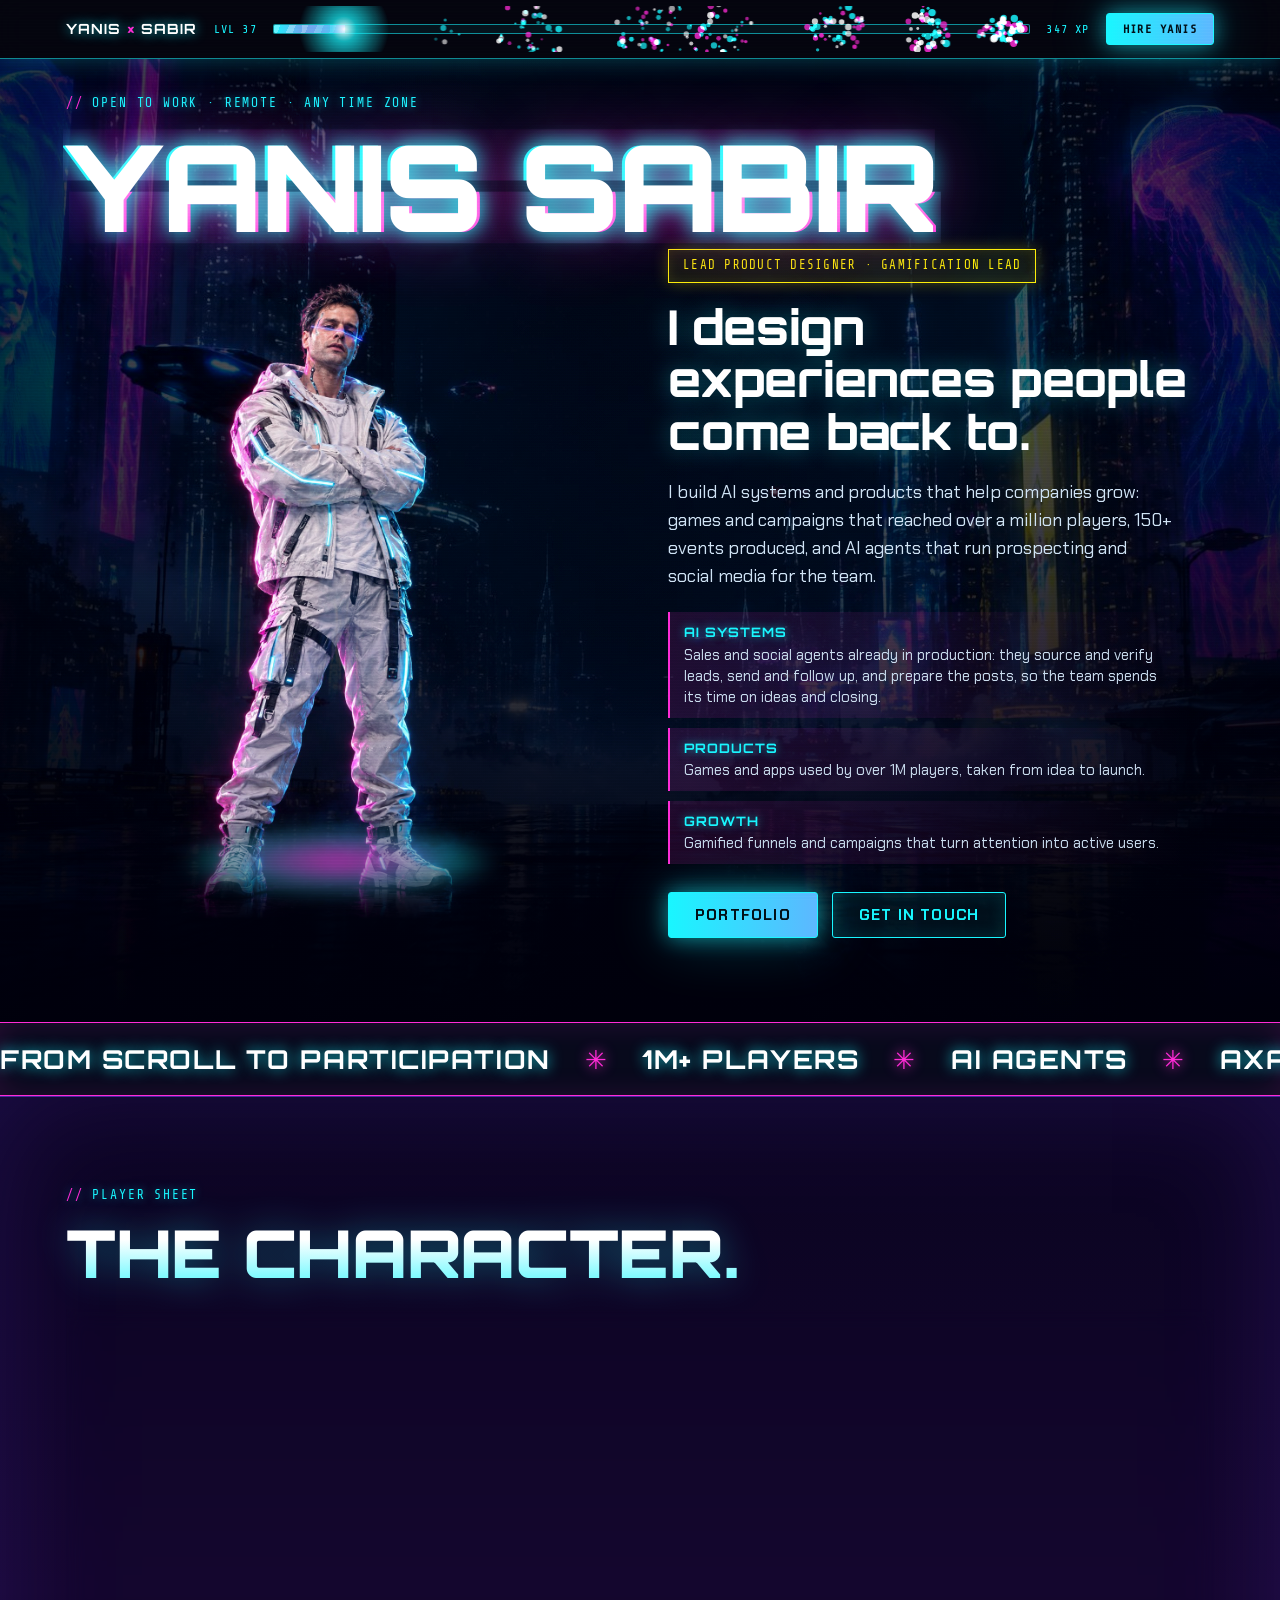
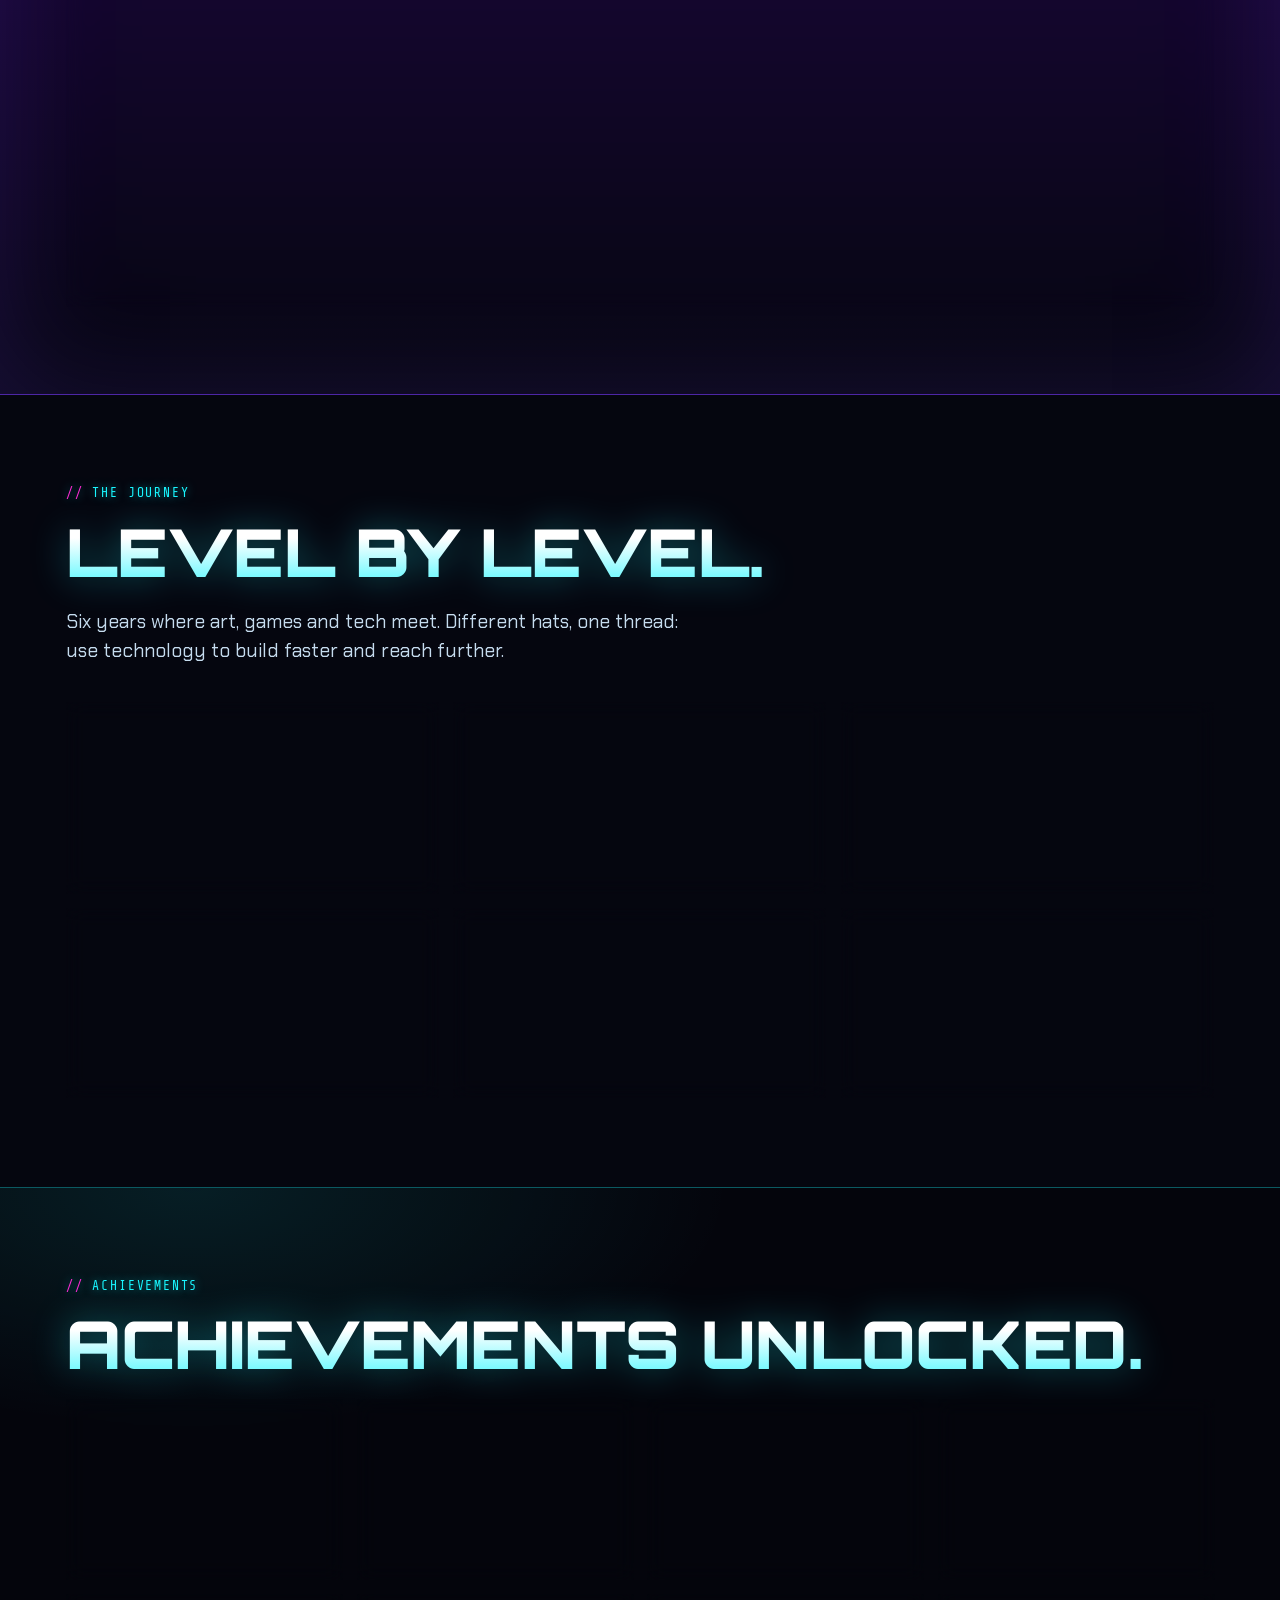
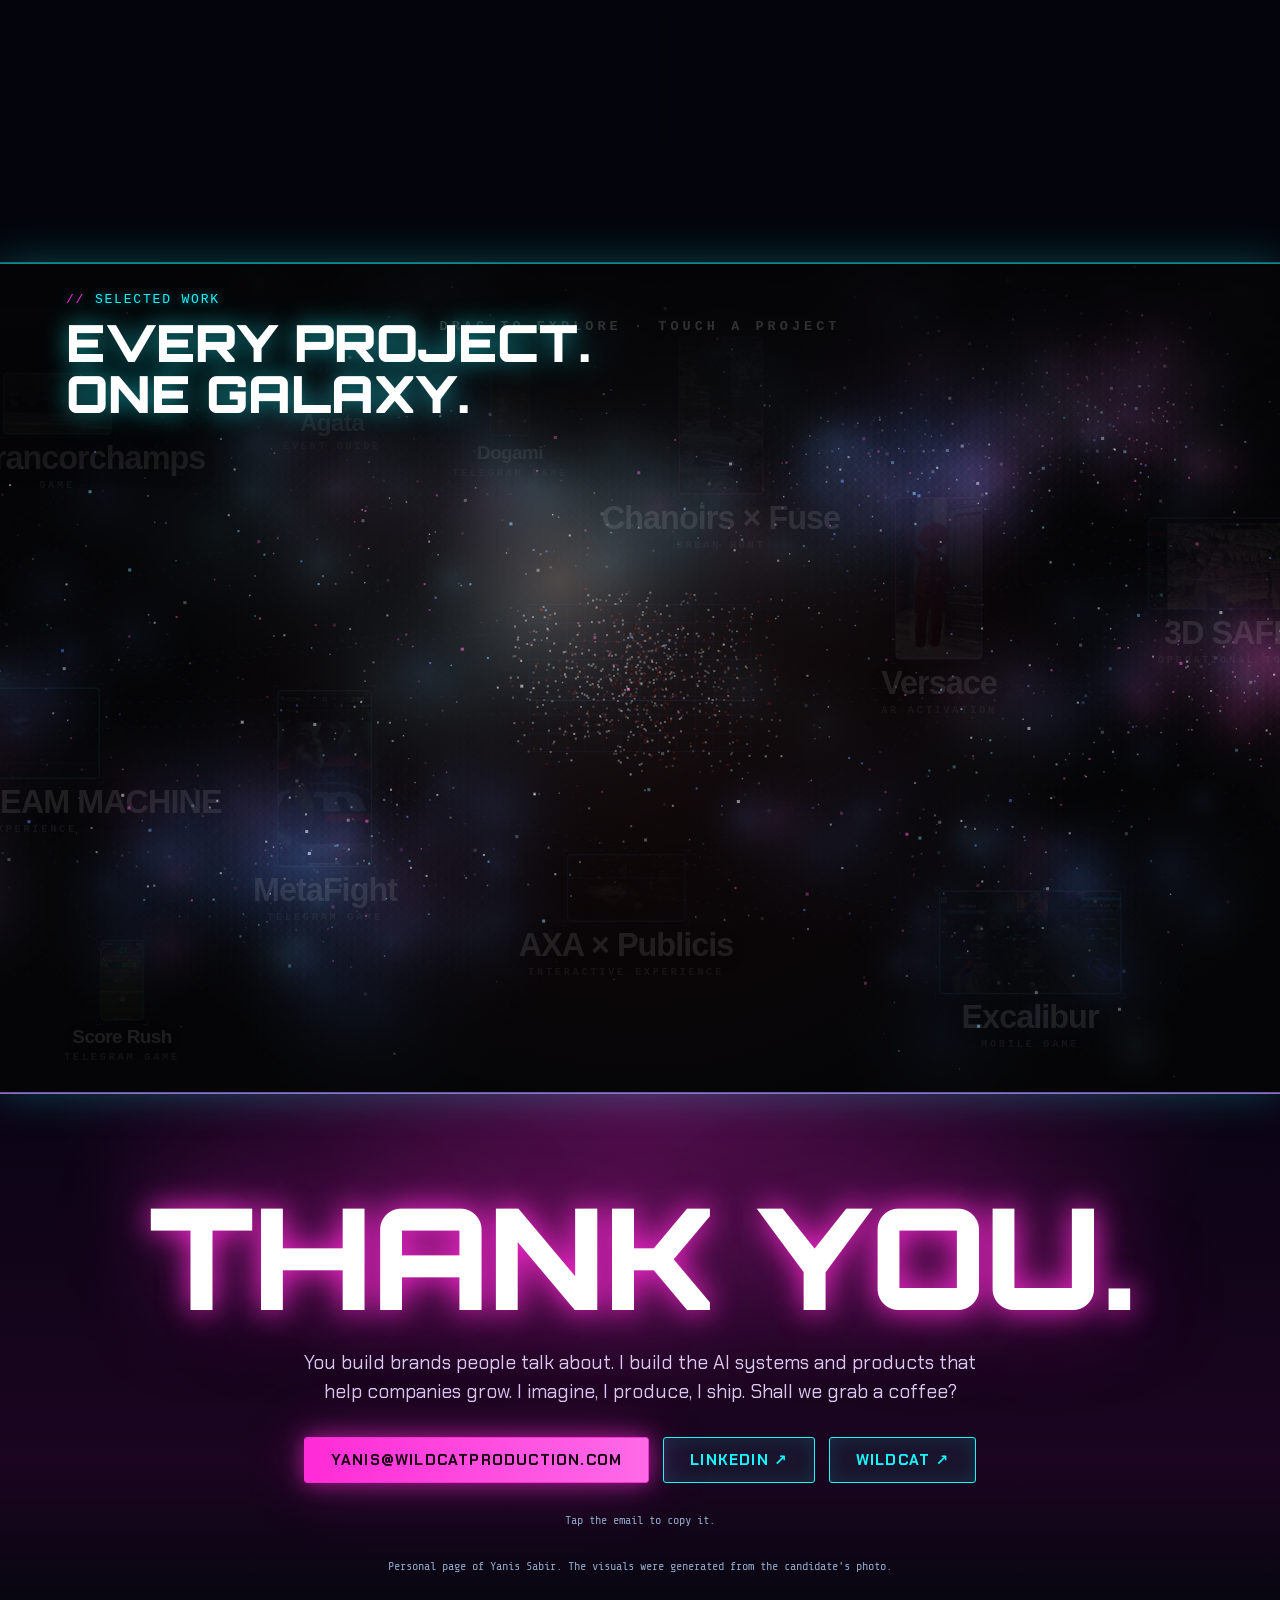
==== commit ffc81e22: "CV: level 2 card is titled Multimedia creator Co-Authored-By: Claude Sonnet 5.5 <noreply@anthropic.c" ====
--- a/yanis/index.html
+++ b/yanis/index.html
@@ -423,7 +423,7 @@
       <p class="sec-intro">Six years where art, games and tech meet. Different hats, one thread: use technology to build faster and reach further.</p>
       <div class="levels">
         <article class="lv"><span class="tag">LVL 1 · Education</span><h3>Yale University, nanotechnology</h3><p>Engineering education in nanotechnology. Technical depth first, then the move into product, games and gamification.</p></article>
-        <article class="lv p"><span class="tag">LVL 2 · Creative production</span><h3>Creating and producing multimedia content</h3><p>Creative direction and production of multimedia content and live events: 150+ events produced in six years across Paris, Lisbon and New York.</p></article>
+        <article class="lv p"><span class="tag">LVL 2 · Creative production</span><h3>Multimedia creator</h3><p>Creative direction and production of multimedia content and live events: 150+ events produced in six years across Paris, Lisbon and New York.</p></article>
         <article class="lv m"><span class="tag">LVL 3 · Web3</span><h3>Lead game dev, Stake Capital · Blackpool</h3><p>Led game development for a DeFi group and brought game mechanics to a Web3 audience.</p></article>
         <article class="lv"><span class="tag">LVL 4 · Wildcat</span><h3>Games for brands</h3><p>Product and development consultant for a studio. I design the game mechanics, build the prototype, and ship with AI.</p></article>
         <article class="lv p"><span class="tag">LVL 5 · Digital AF</span><h3>From Brussels to Seoul</h3><p>Co-founded an art and tech festival funded by a major crypto and AI conference. In Seoul I built the AI side: agents that prospect, follow up and prepare posts.</p></article>
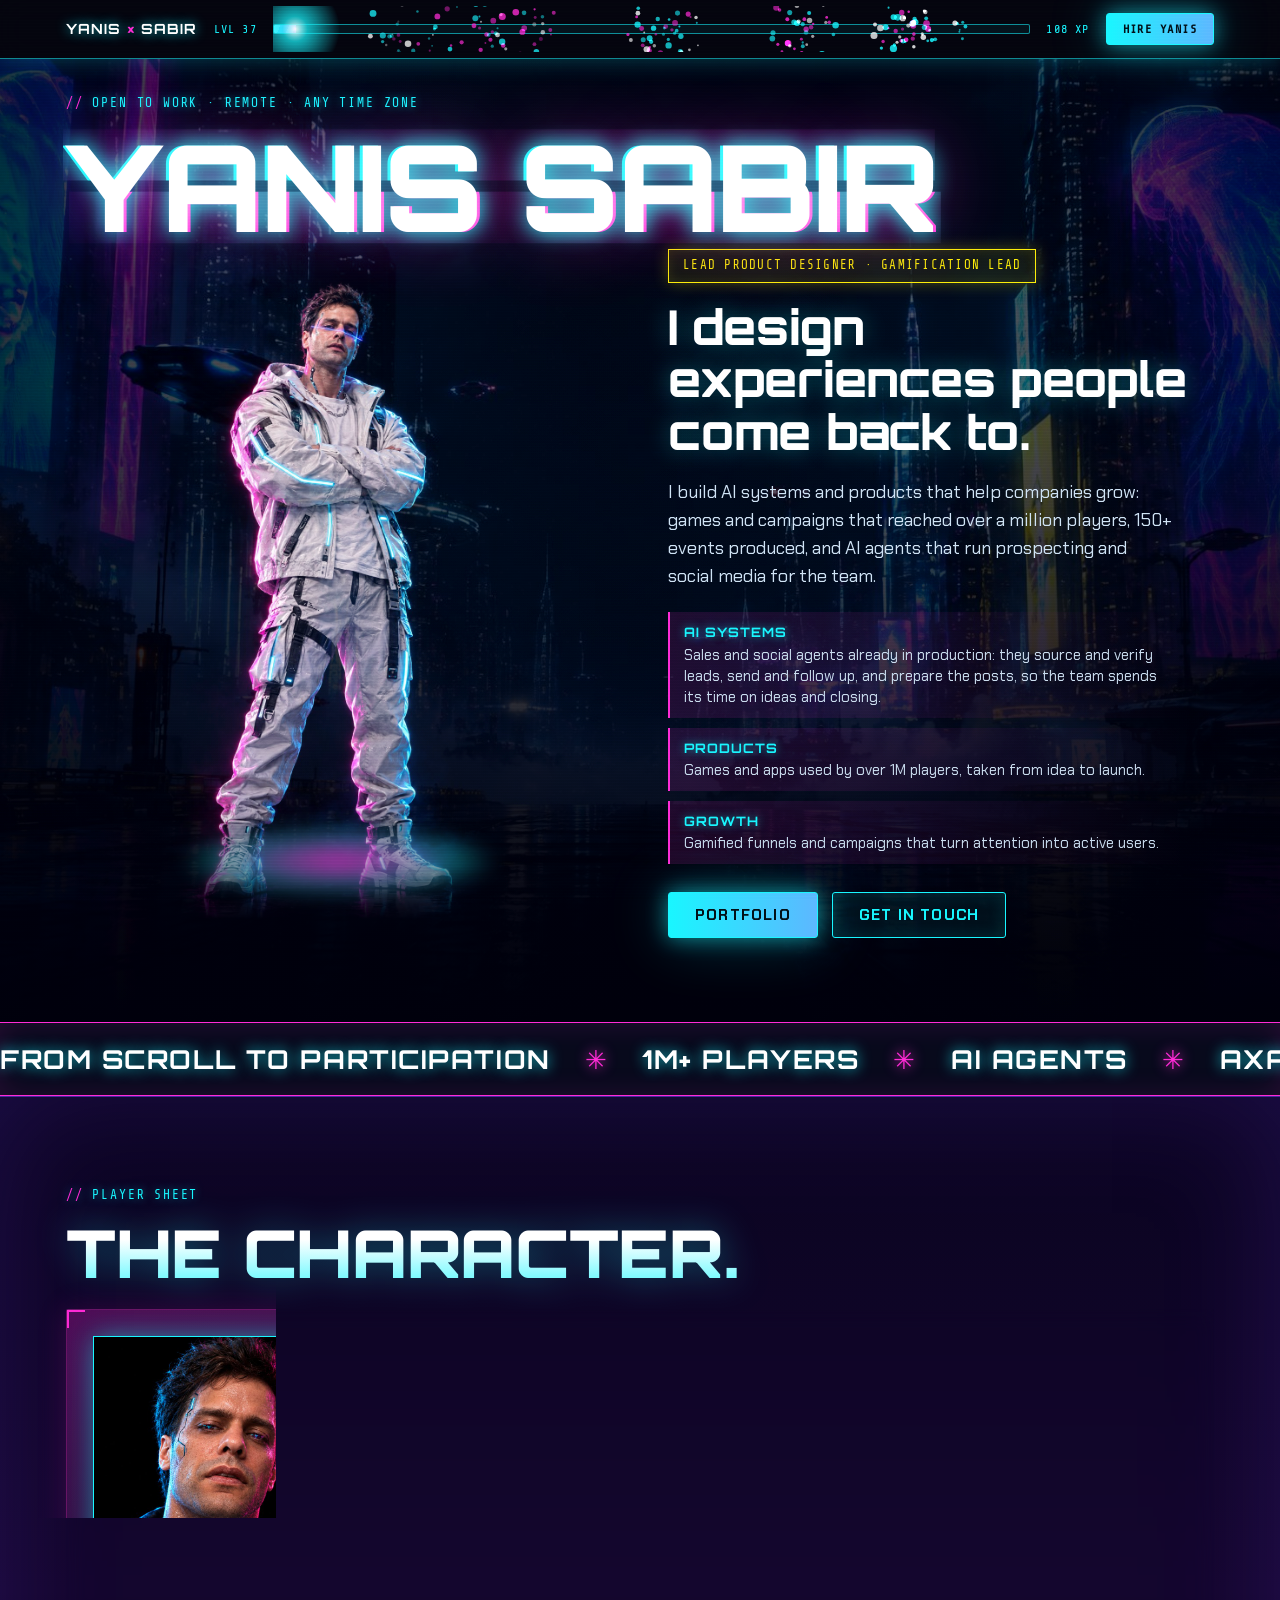
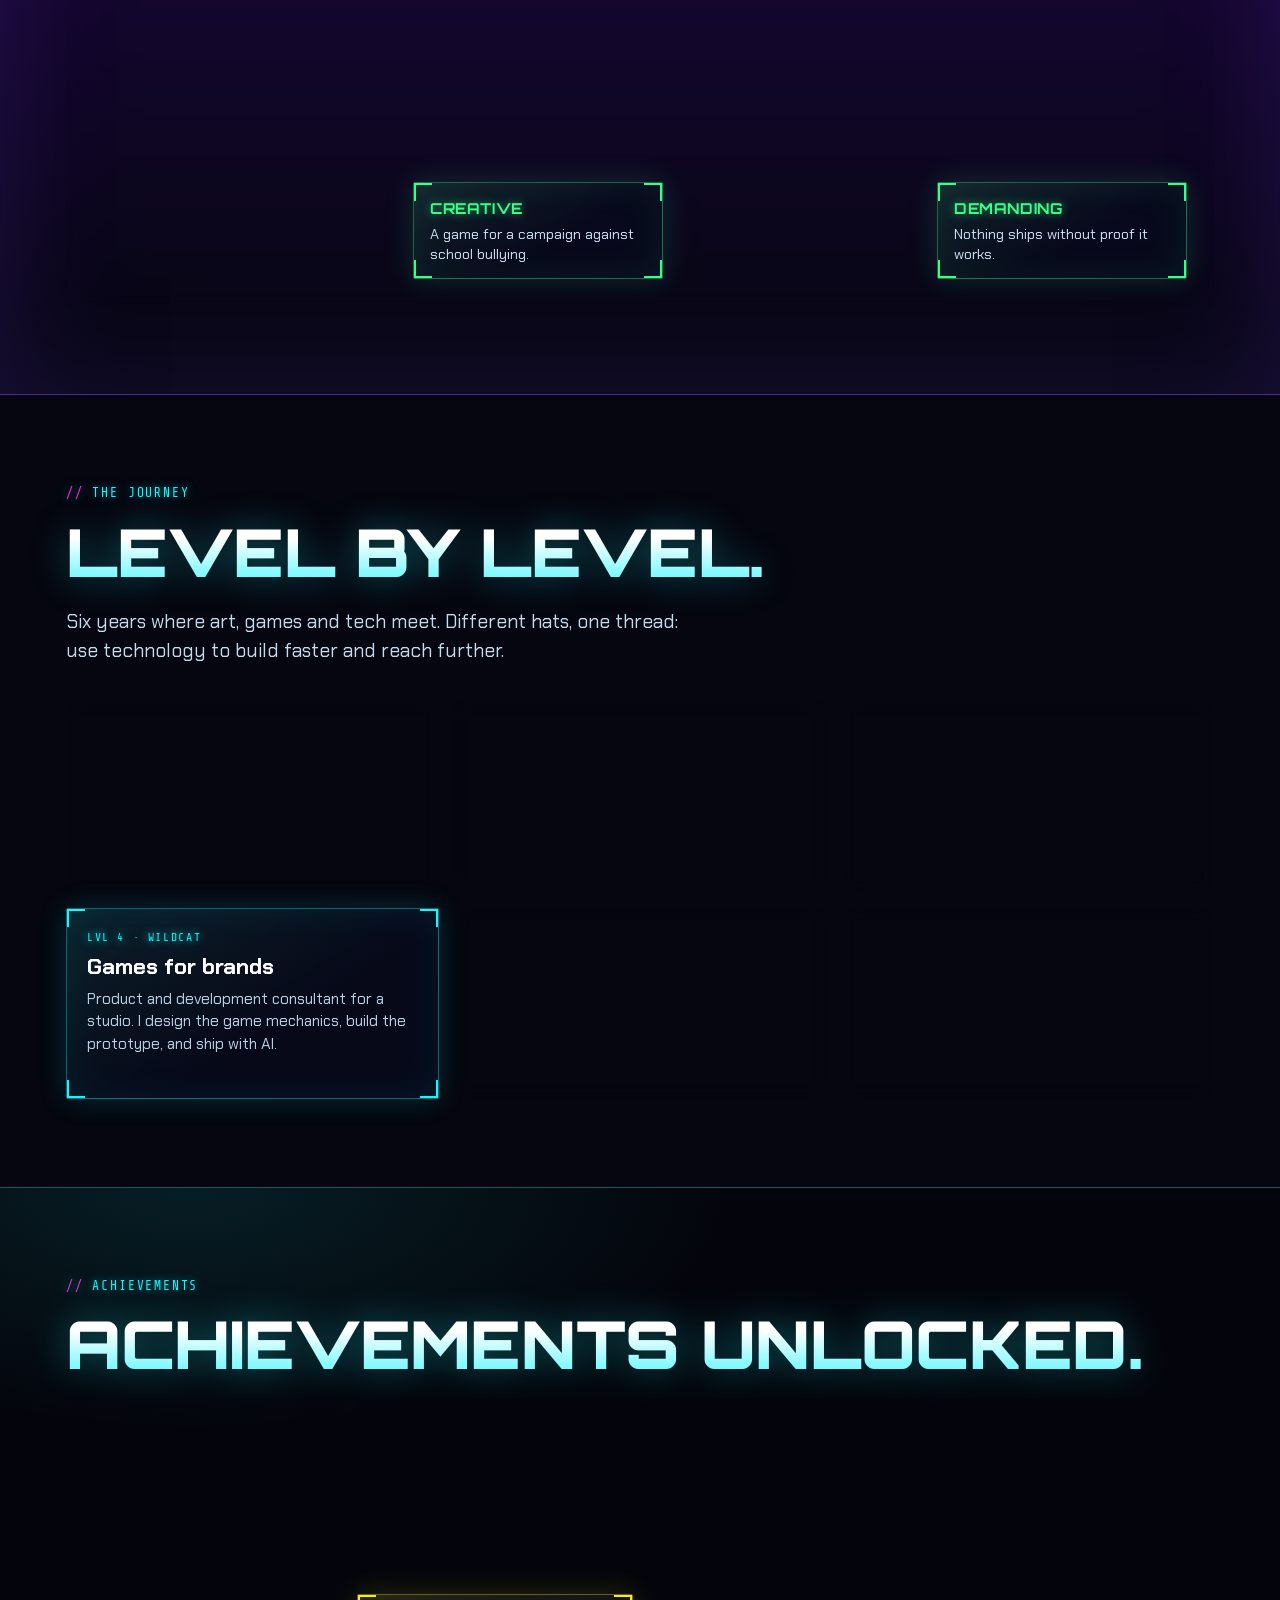
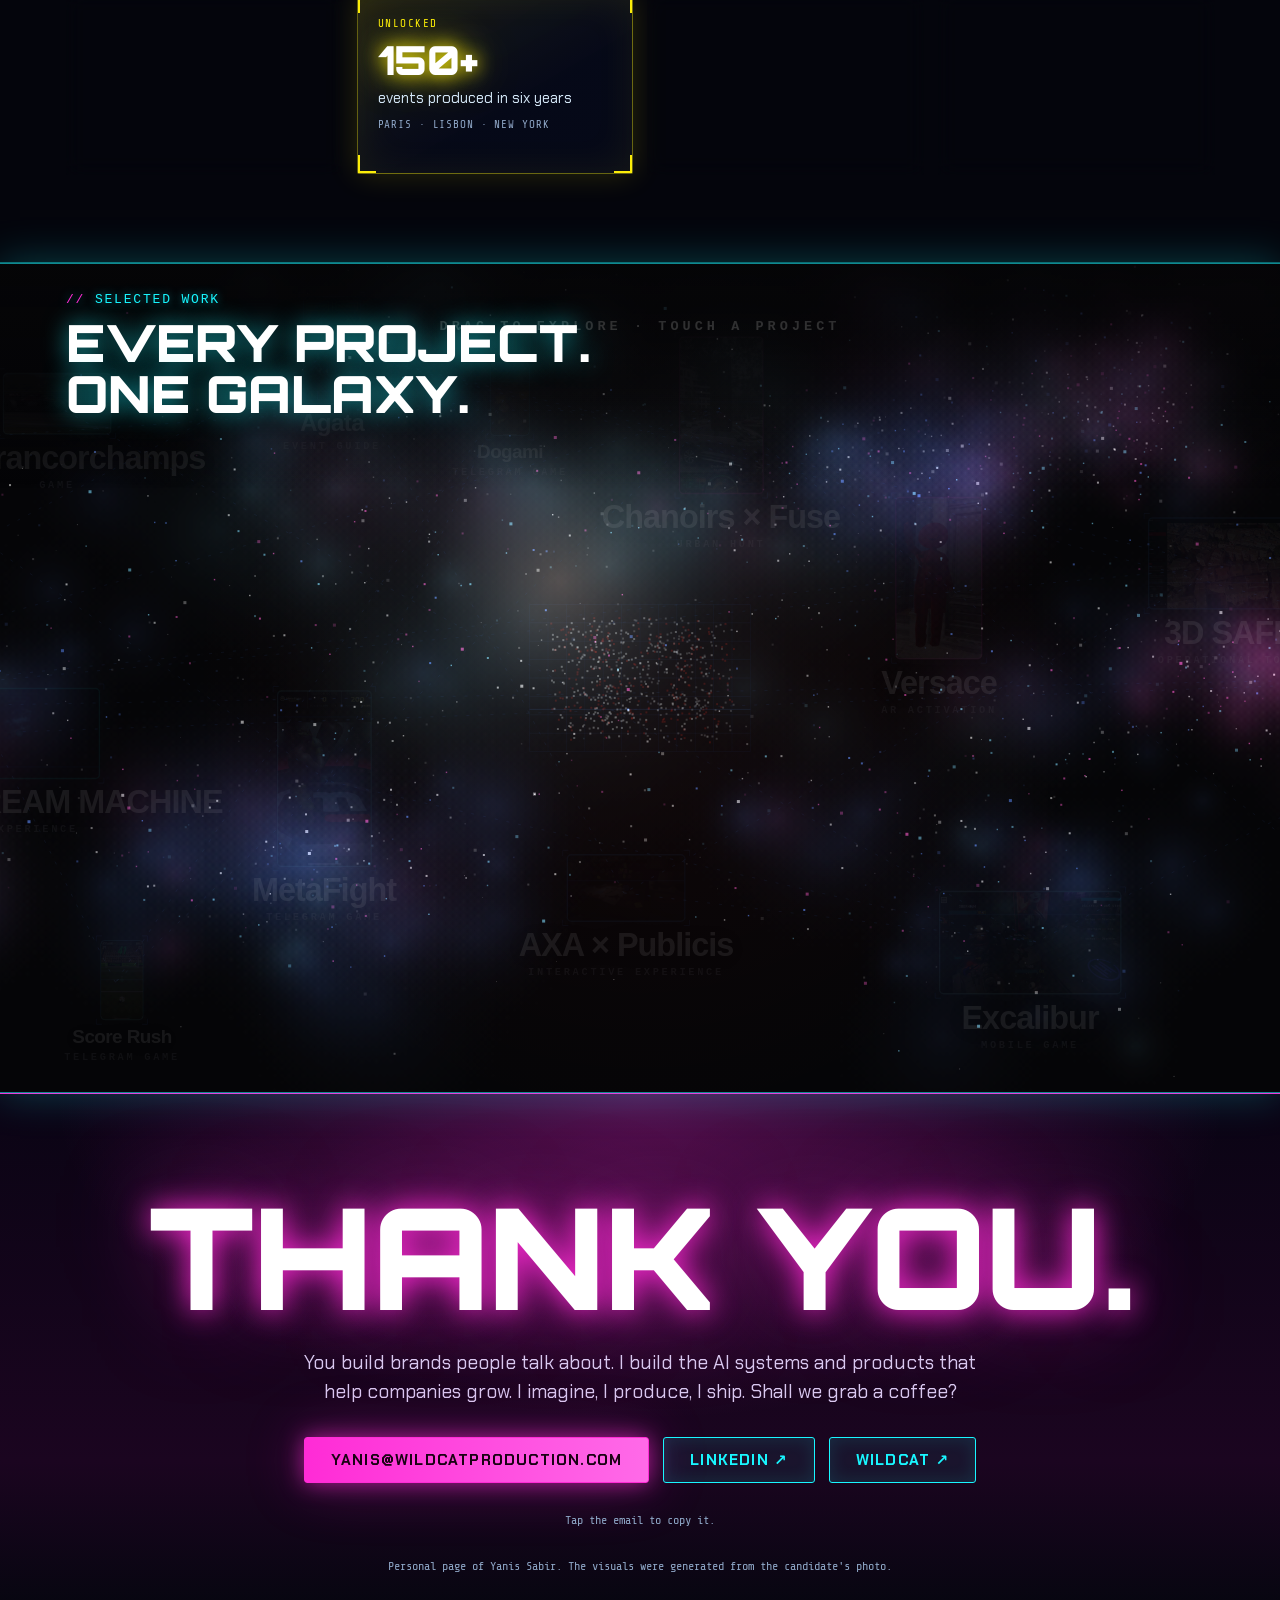
==== commit 1206de32: "CV: top and bottom strips of the galaxy always scroll the page on touch screens Co-Authored-By: Clau" ====
--- a/yanis/index.html
+++ b/yanis/index.html
@@ -301,6 +301,15 @@
 .gxtitle h2 { font-family: var(--display); font-weight: 900; text-transform: uppercase; font-size: clamp(24px, 4vw, 54px); line-height: 1; margin: 10px 0 12px; color: #fff; text-shadow: 0 0 24px rgba(25,246,255,.6); }
 .gxwrap[data-open="1"] .gxtitle { opacity: 0; }
 .gxwrap { --bg:#050507; --ink:#F3F3EF; --ink-2:#C9C9C4; --muted:#8B8B93; --dim:#55555D; --hair:rgba(255,255,255,.12); --hair-2:rgba(255,255,255,.26); --red:#FF2D1F; --red-2:#FF6A5C; --play:#7CE0FF; --protect:#5B8CFF; --activate:#FF57C8; --mono: ui-monospace, SFMono-Regular, Menlo, Consolas, "Liberation Mono", monospace; --sans: -apple-system, BlinkMacSystemFont, "Helvetica Neue", Helvetica, Arial, sans-serif; position: relative; width: 100%; height: clamp(560px, 92vh, 940px); background: #050507; color: #F3F3EF; font-family: var(--sans); font-size: 16px; line-height: normal; -webkit-font-smoothing: antialiased; user-select: none; -webkit-user-select: none; }
+
+/* on touch screens, the top and bottom strips of the galaxy always scroll the page, so nobody gets stuck */
+.gxpass { display: none; }
+@media (pointer: coarse) {
+  .gxpass { display: flex; position: absolute; left: 0; right: 0; height: 56px; z-index: 6; touch-action: pan-y; align-items: center; justify-content: center; font-family: var(--mono); font-size: 10px; letter-spacing: .2em; text-transform: uppercase; color: rgba(228,247,255,.55); }
+  .gxpass-top { top: 0; background: linear-gradient(180deg, rgba(25,246,255,.16), transparent); border-top: 1px solid rgba(25,246,255,.45); }
+  .gxpass-bottom { bottom: 0; background: linear-gradient(0deg, rgba(25,246,255,.16), transparent); border-bottom: 1px solid rgba(25,246,255,.45); }
+  .gxwrap[data-open="1"] .gxpass span { opacity: 0; }
+}
 .gxhint { position: absolute; left: 50%; bottom: max(16px, env(safe-area-inset-bottom, 0px)); transform: translateX(-50%); z-index: 5; margin: 0; padding: 7px 14px; border: 1px solid rgba(25,246,255,.6); background: rgba(0,0,0,.6); color: #F3F3EF; font-family: ui-monospace, Menlo, monospace; font-size: 11px; letter-spacing: .12em; text-transform: uppercase; opacity: 0; pointer-events: none; transition: opacity .4s ease; white-space: nowrap; }
 .gxwrap[data-open="1"] .gxhint { opacity: .9; }
 
@@ -459,6 +468,8 @@
         <h2>Every project.<br>One galaxy.</h2>
       </div>
       <p class="gxhint" aria-hidden="true">Tap anywhere to go back to the galaxy</p>
+      <div class="gxpass gxpass-top" aria-hidden="true"><span>Swipe here to scroll</span></div>
+      <div class="gxpass gxpass-bottom" aria-hidden="true"><span>Swipe here to scroll</span></div>
     </div>
   </section>
 
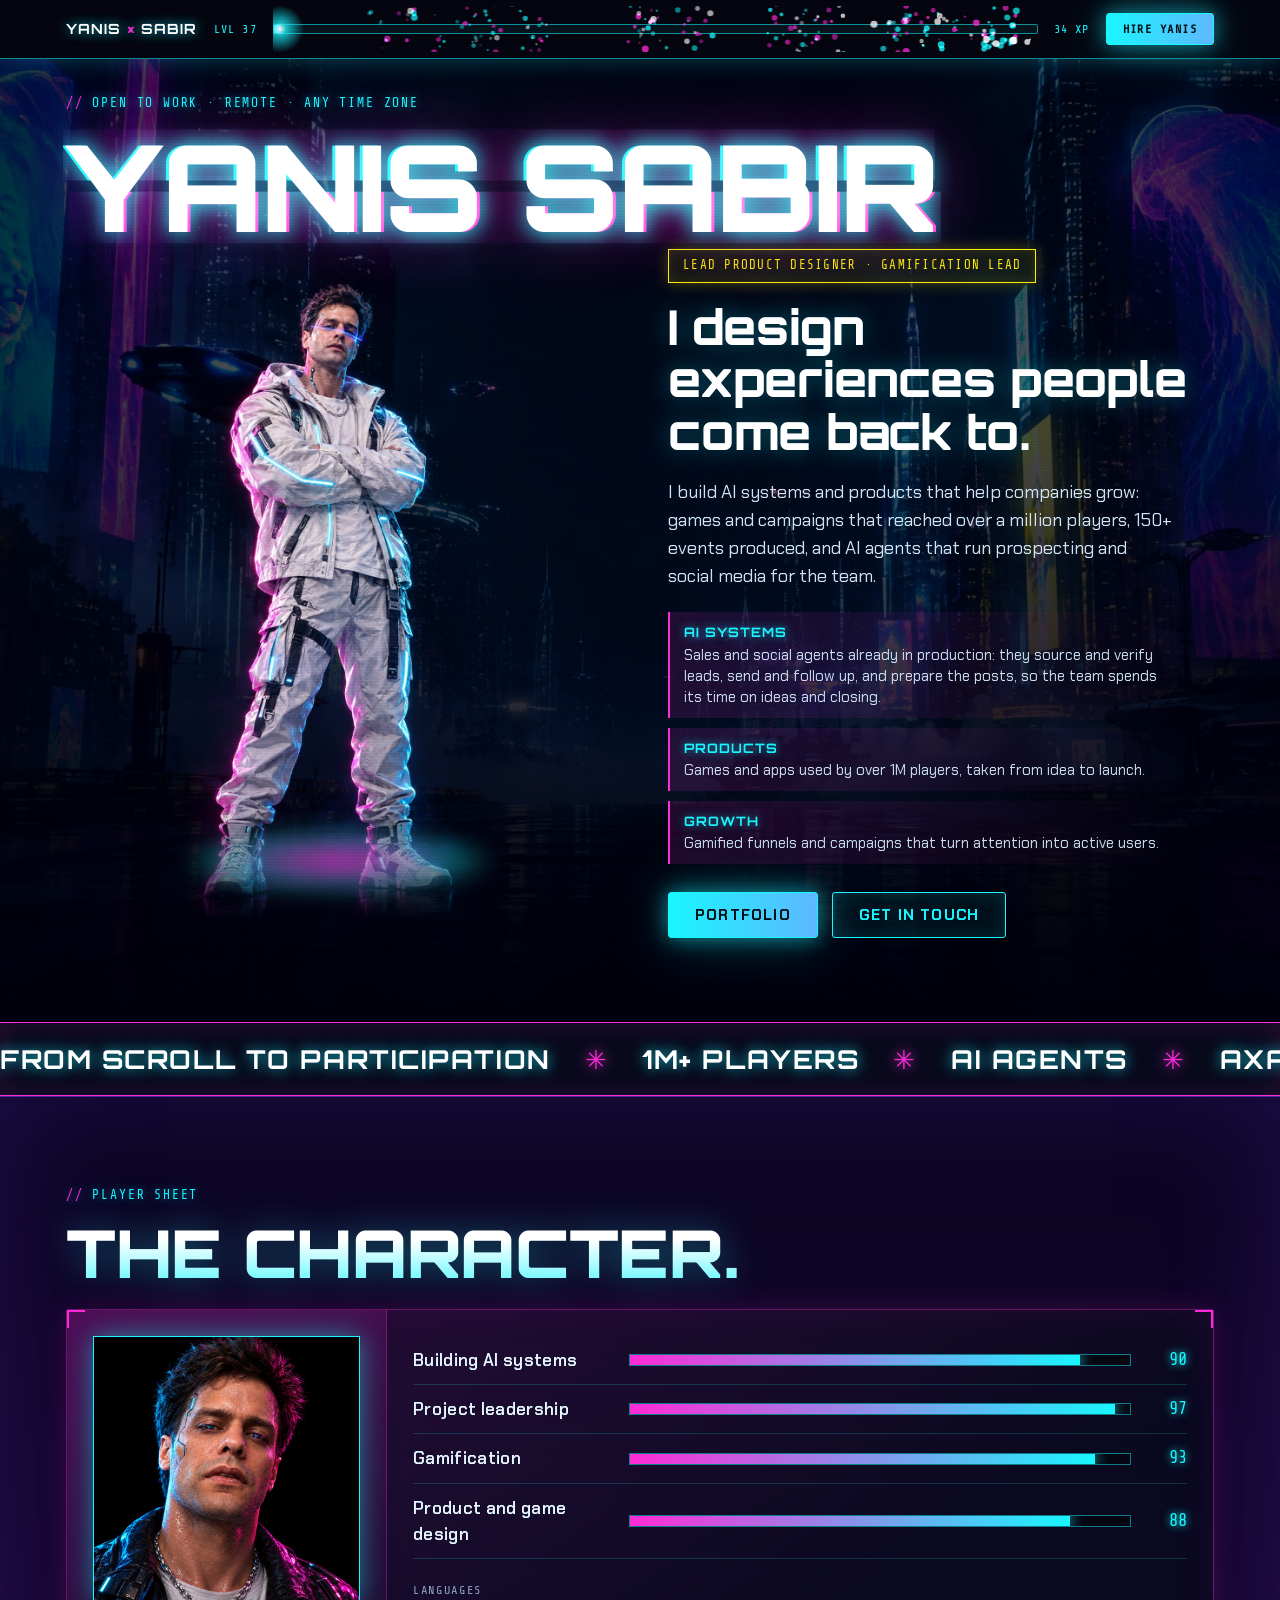
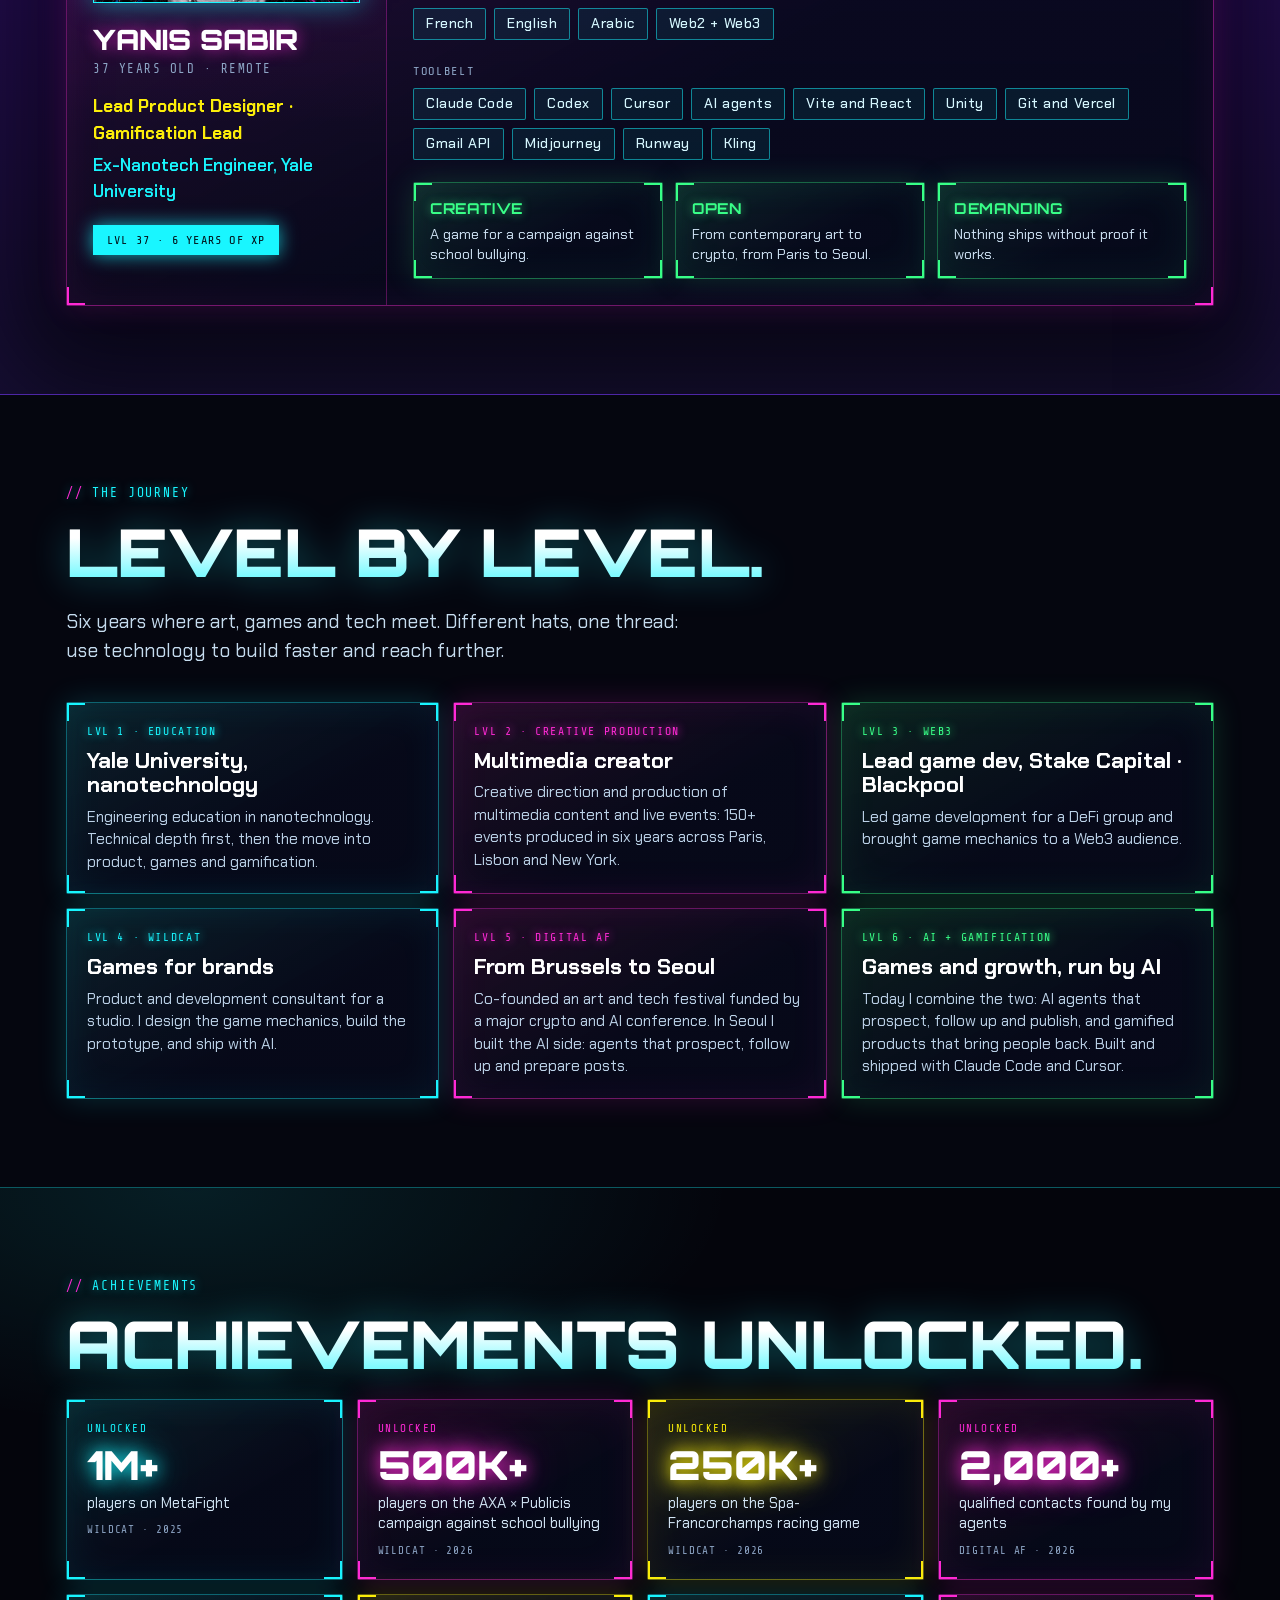
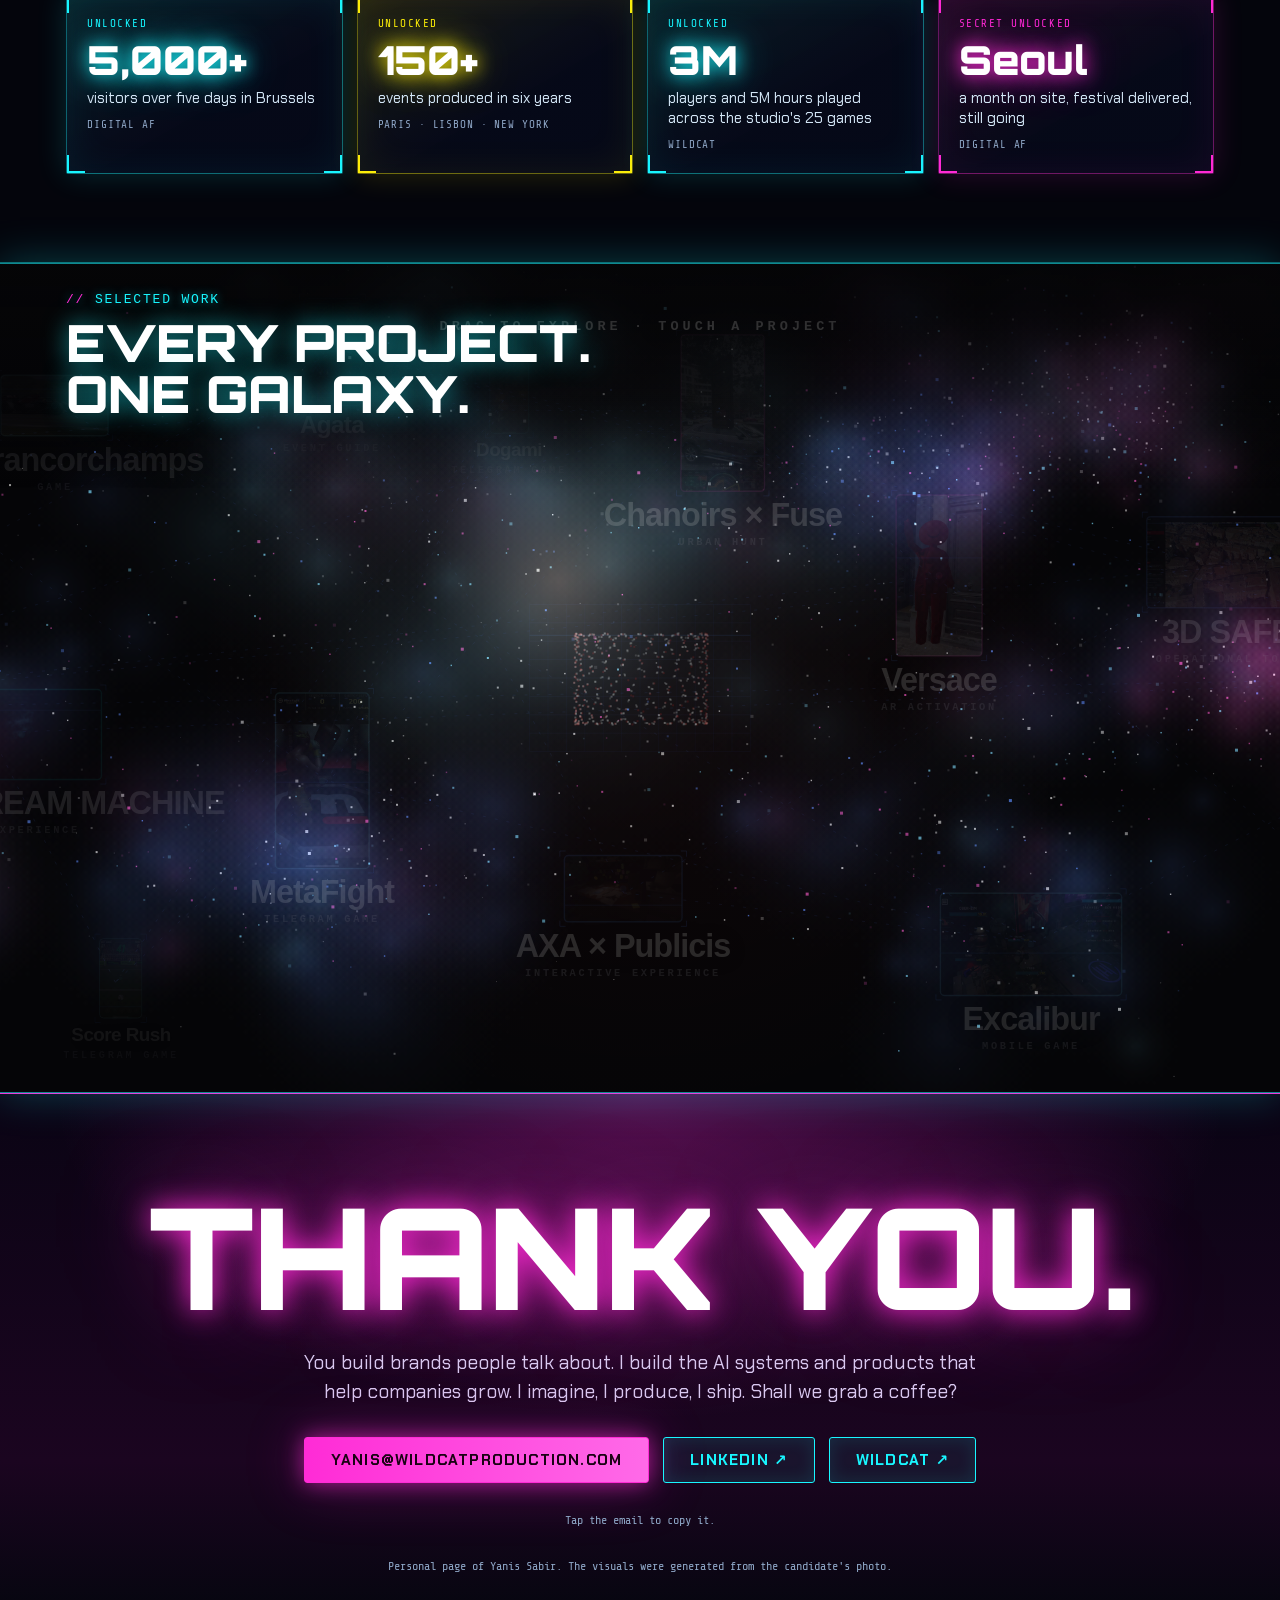
==== commit 92b7ec60: "CV: shorter galaxy on touch screens, scroll strips follow the visible edges, hand-off uses the docum" ====
--- a/yanis/index.html
+++ b/yanis/index.html
@@ -302,6 +302,10 @@
 .gxwrap[data-open="1"] .gxtitle { opacity: 0; }
 .gxwrap { --bg:#050507; --ink:#F3F3EF; --ink-2:#C9C9C4; --muted:#8B8B93; --dim:#55555D; --hair:rgba(255,255,255,.12); --hair-2:rgba(255,255,255,.26); --red:#FF2D1F; --red-2:#FF6A5C; --play:#7CE0FF; --protect:#5B8CFF; --activate:#FF57C8; --mono: ui-monospace, SFMono-Regular, Menlo, Consolas, "Liberation Mono", monospace; --sans: -apple-system, BlinkMacSystemFont, "Helvetica Neue", Helvetica, Arial, sans-serif; position: relative; width: 100%; height: clamp(560px, 92vh, 940px); background: #050507; color: #F3F3EF; font-family: var(--sans); font-size: 16px; line-height: normal; -webkit-font-smoothing: antialiased; user-select: none; -webkit-user-select: none; }
 
+
+@media (pointer: coarse) {
+  .gxwrap { height: clamp(420px, 62vh, 680px); }
+}
 /* on touch screens, the top and bottom strips of the galaxy always scroll the page, so nobody gets stuck */
 .gxpass { display: none; }
 @media (pointer: coarse) {
@@ -664,7 +668,25 @@
     try { navigator.clipboard.writeText(t).then(function () { note.textContent = 'Email copied.'; }, sel); } catch (e) { sel(); }
   });
 
-    /* Wildcat galaxy, mounted inside the page when it scrolls into view */
+  
+  /* touch screens: keep the two scroll strips on the visible edges of the galaxy, wherever the page is scrolled */
+  (function () {
+    var gw = document.getElementById('gxwrap'), top = gw && gw.querySelector('.gxpass-top'), bot = gw && gw.querySelector('.gxpass-bottom'), barEl = document.querySelector('.bar');
+    if (!gw || !top || !bot || !window.matchMedia || !window.matchMedia('(pointer: coarse)').matches) return;
+    var raf = 0;
+    function place() {
+      raf = 0;
+      var r = gw.getBoundingClientRect(), barB = barEl ? barEl.getBoundingClientRect().bottom : 0;
+      var t = Math.max(0, barB - r.top), b = Math.max(0, r.bottom - window.innerHeight);
+      var cap = Math.max(0, r.height - 130);
+      top.style.transform = 'translateY(' + Math.min(t, cap) + 'px)';
+      bot.style.transform = 'translateY(' + (-Math.min(b, cap)) + 'px)';
+    }
+    function q() { if (!raf) raf = requestAnimationFrame(place); }
+    window.addEventListener('scroll', q, { passive: true }); window.addEventListener('resize', q); place();
+  })();
+
+  /* Wildcat galaxy, mounted inside the page when it scrolls into view */
   (function () {
     var gh = document.getElementById('gxhost'), mounted = false;
     if (!gh) return;
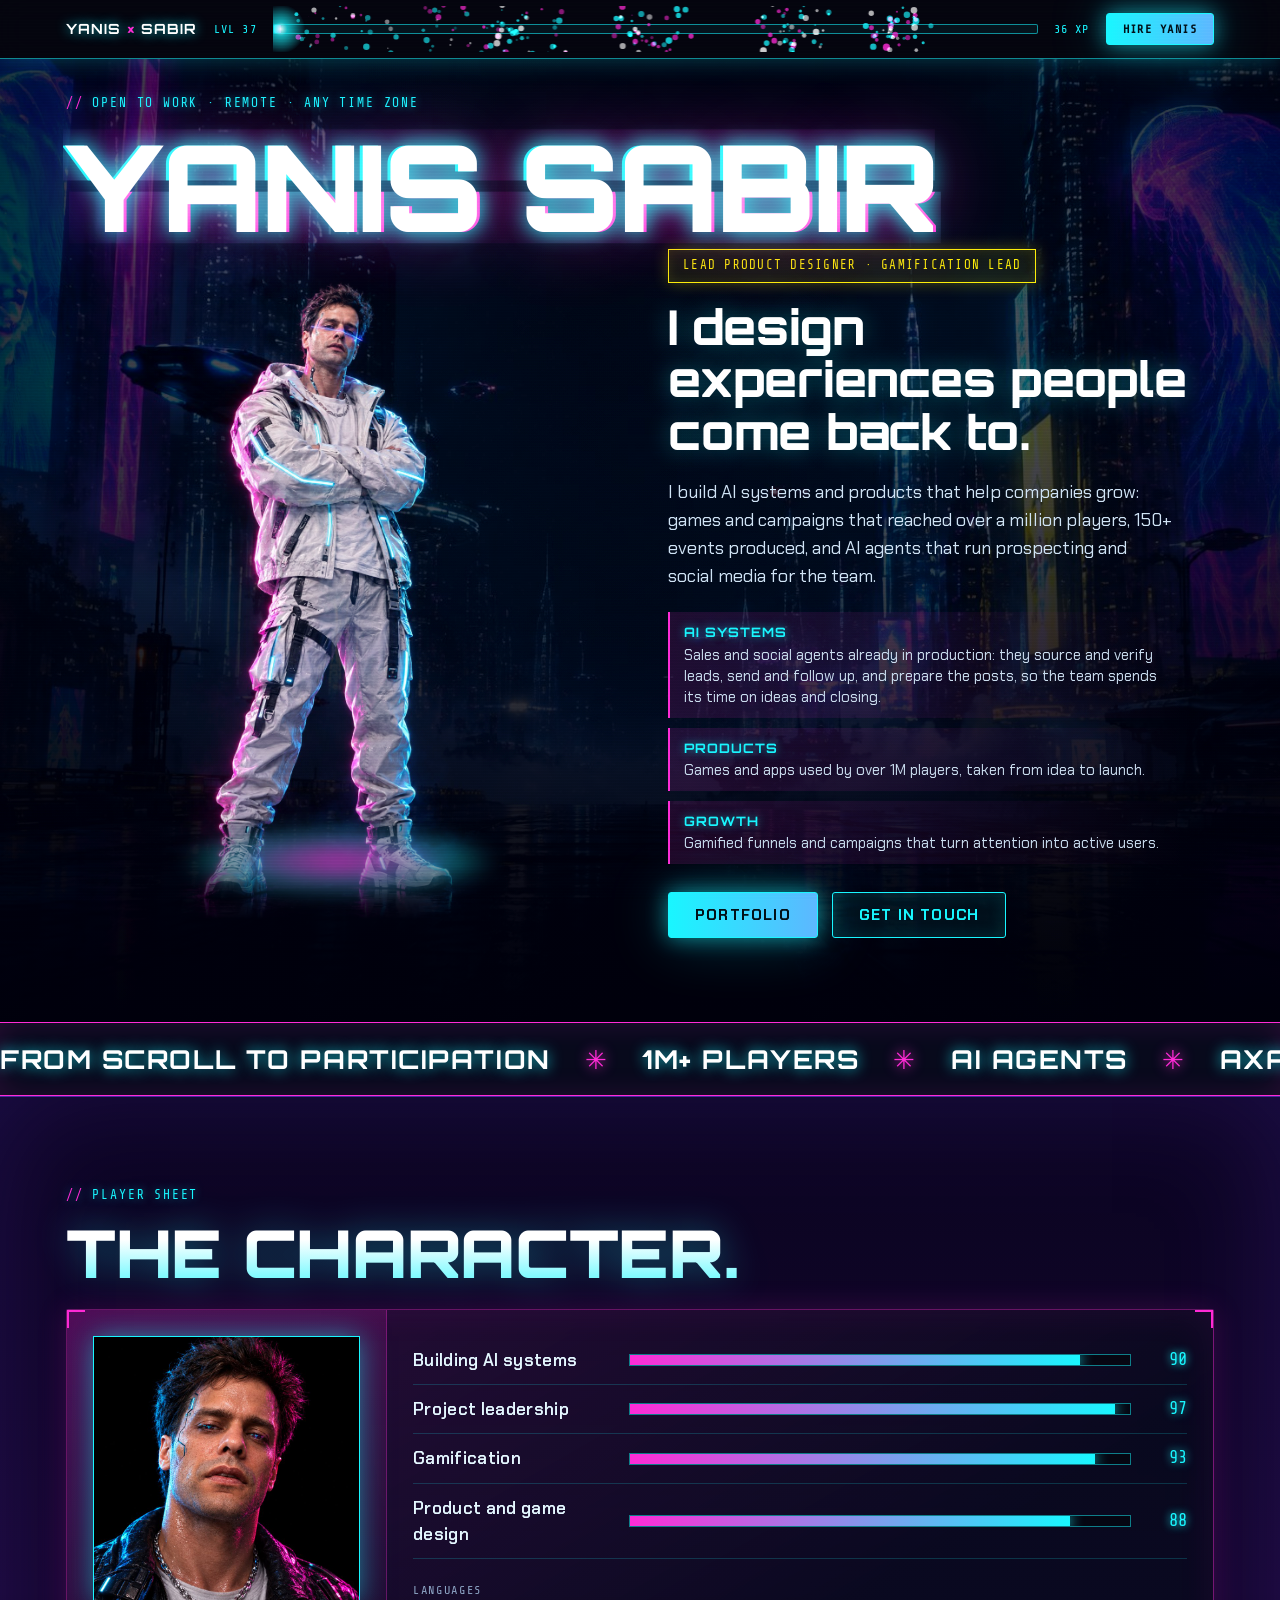
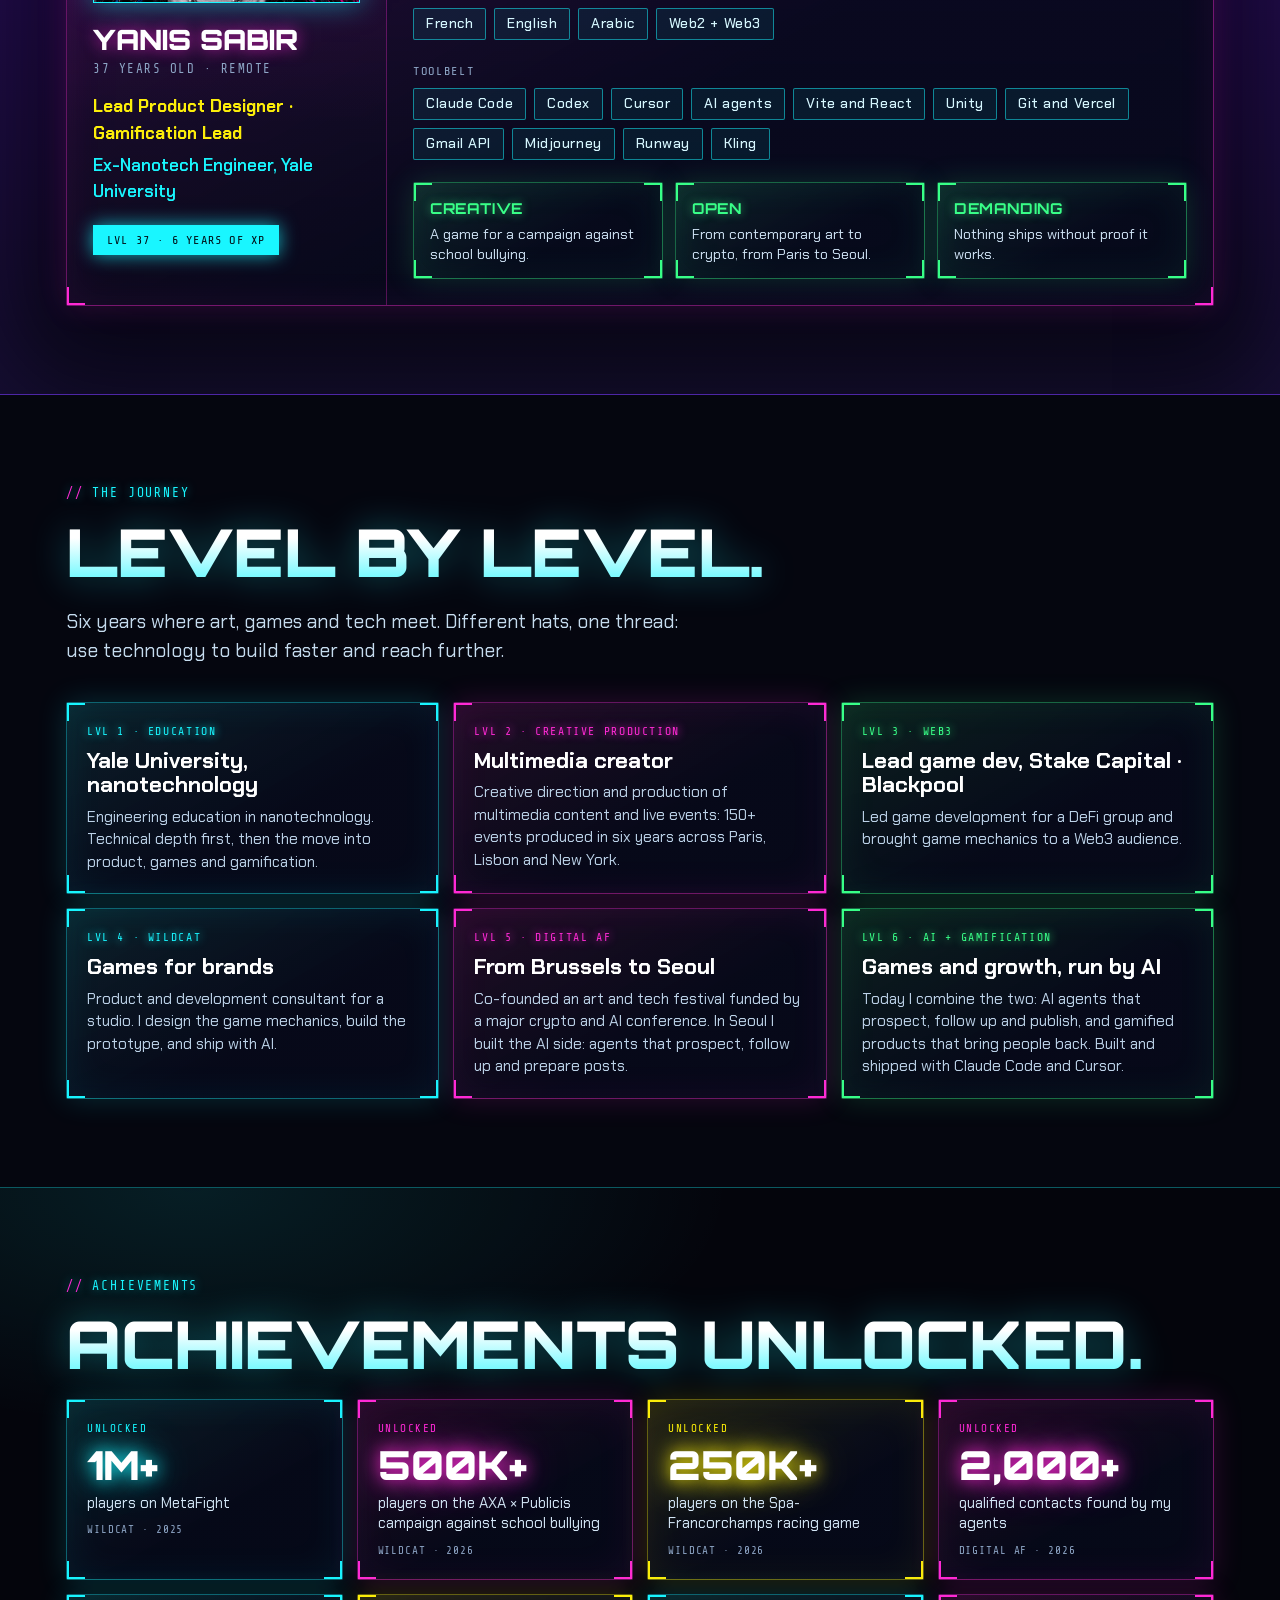
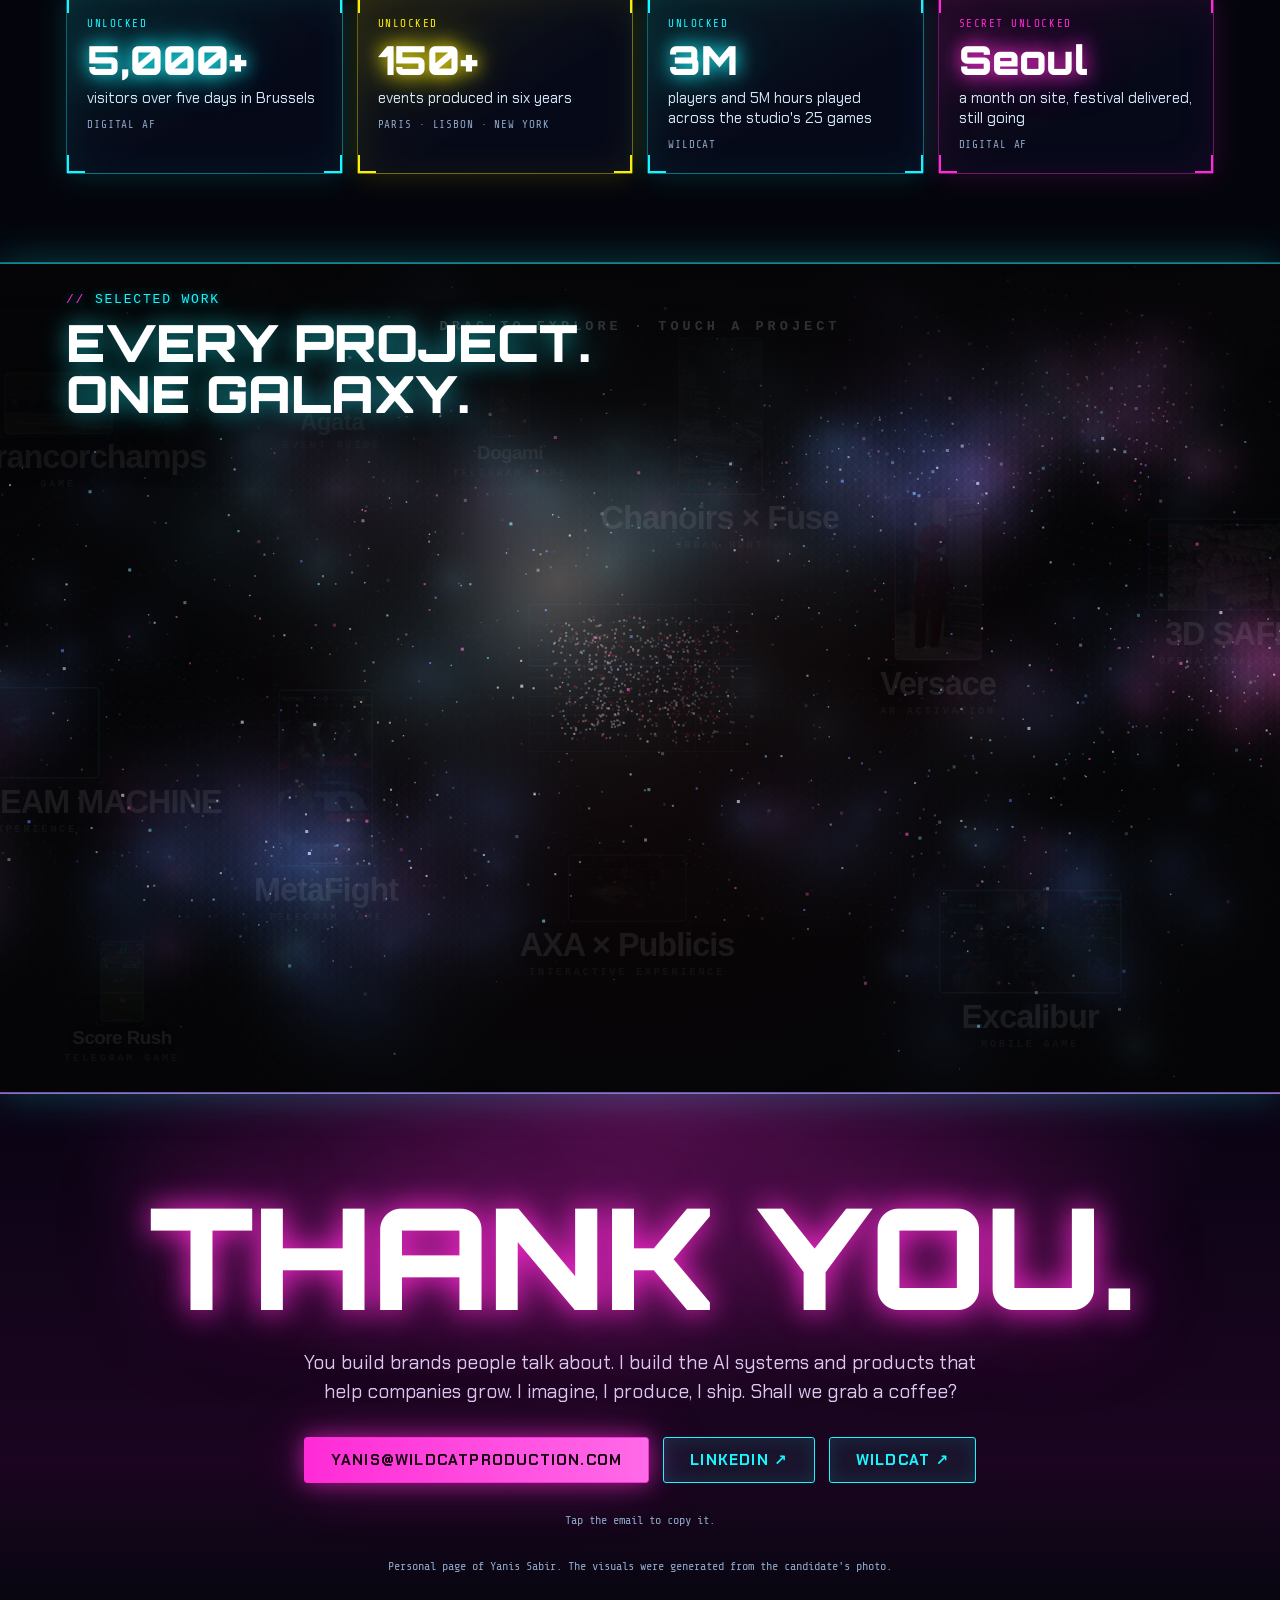
==== commit 8c041b4c: "CV: scroll strips are invisible, touch galaxy a little taller Co-Authored-By: Claude Sonnet 5.5 <nor" ====
--- a/yanis/index.html
+++ b/yanis/index.html
@@ -304,15 +304,15 @@
 
 
 @media (pointer: coarse) {
-  .gxwrap { height: clamp(420px, 62vh, 680px); }
+  .gxwrap { height: clamp(480px, 76vh, 760px); }
 }
 /* on touch screens, the top and bottom strips of the galaxy always scroll the page, so nobody gets stuck */
 .gxpass { display: none; }
 @media (pointer: coarse) {
-  .gxpass { display: flex; position: absolute; left: 0; right: 0; height: 56px; z-index: 6; touch-action: pan-y; align-items: center; justify-content: center; font-family: var(--mono); font-size: 10px; letter-spacing: .2em; text-transform: uppercase; color: rgba(228,247,255,.55); }
-  .gxpass-top { top: 0; background: linear-gradient(180deg, rgba(25,246,255,.16), transparent); border-top: 1px solid rgba(25,246,255,.45); }
-  .gxpass-bottom { bottom: 0; background: linear-gradient(0deg, rgba(25,246,255,.16), transparent); border-bottom: 1px solid rgba(25,246,255,.45); }
-  .gxwrap[data-open="1"] .gxpass span { opacity: 0; }
+  .gxpass { display: block; position: absolute; left: 0; right: 0; height: 56px; z-index: 6; touch-action: pan-y; background: transparent; }
+  .gxpass span { display: none; }
+  .gxpass-top { top: 0; }
+  .gxpass-bottom { bottom: 0; }
 }
 .gxhint { position: absolute; left: 50%; bottom: max(16px, env(safe-area-inset-bottom, 0px)); transform: translateX(-50%); z-index: 5; margin: 0; padding: 7px 14px; border: 1px solid rgba(25,246,255,.6); background: rgba(0,0,0,.6); color: #F3F3EF; font-family: ui-monospace, Menlo, monospace; font-size: 11px; letter-spacing: .12em; text-transform: uppercase; opacity: 0; pointer-events: none; transition: opacity .4s ease; white-space: nowrap; }
 .gxwrap[data-open="1"] .gxhint { opacity: .9; }
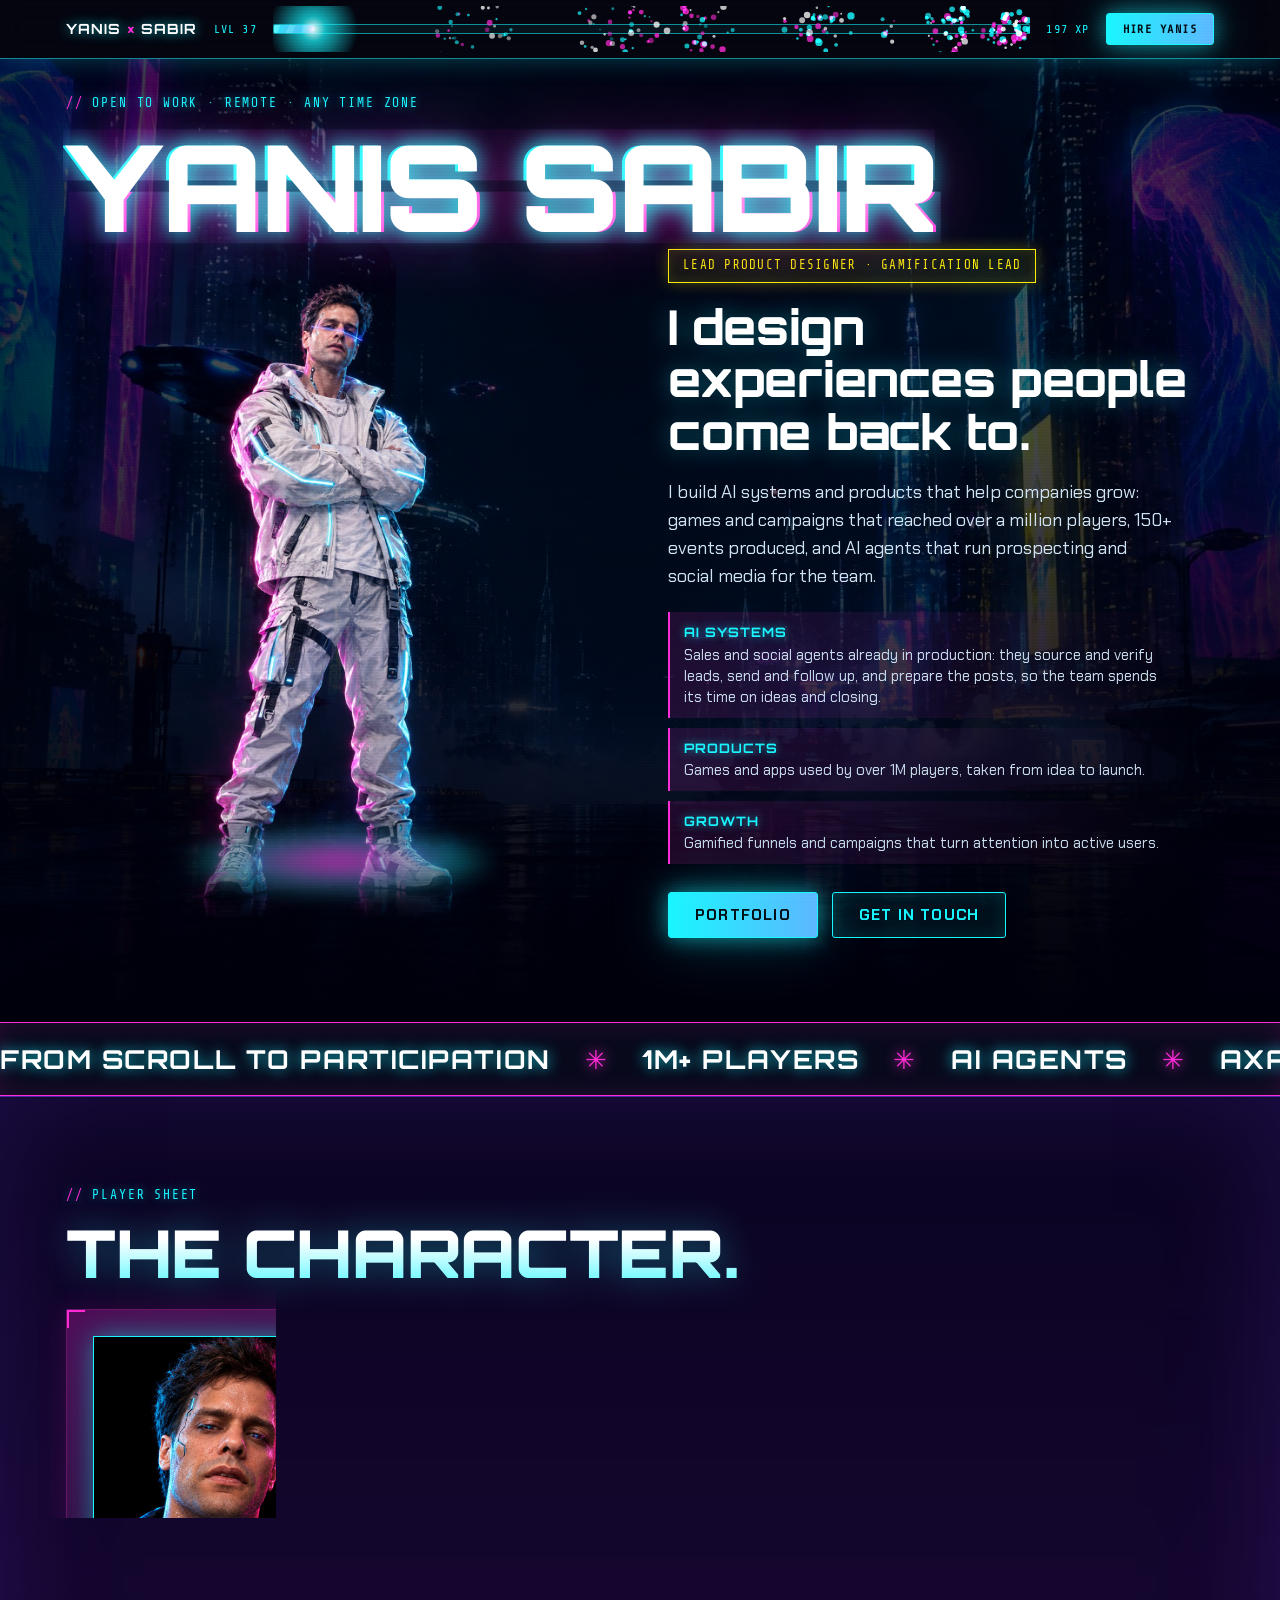
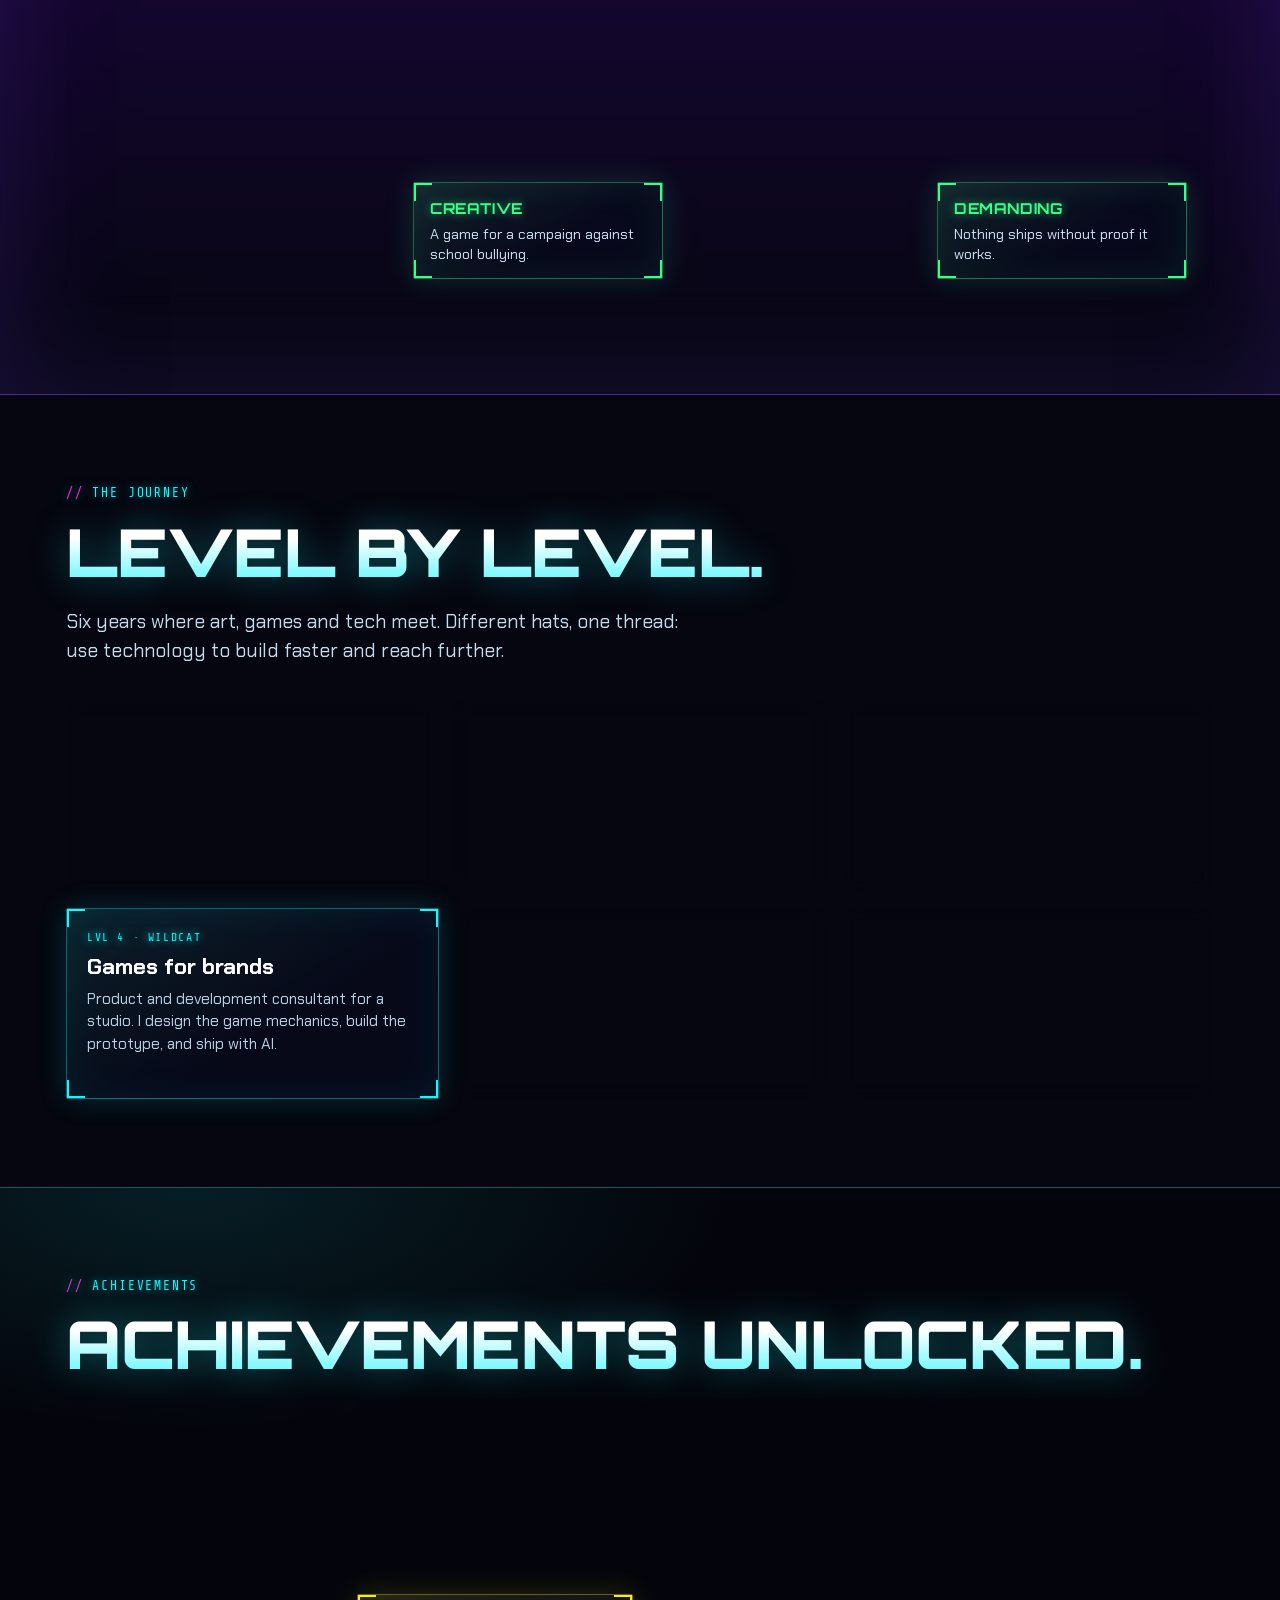
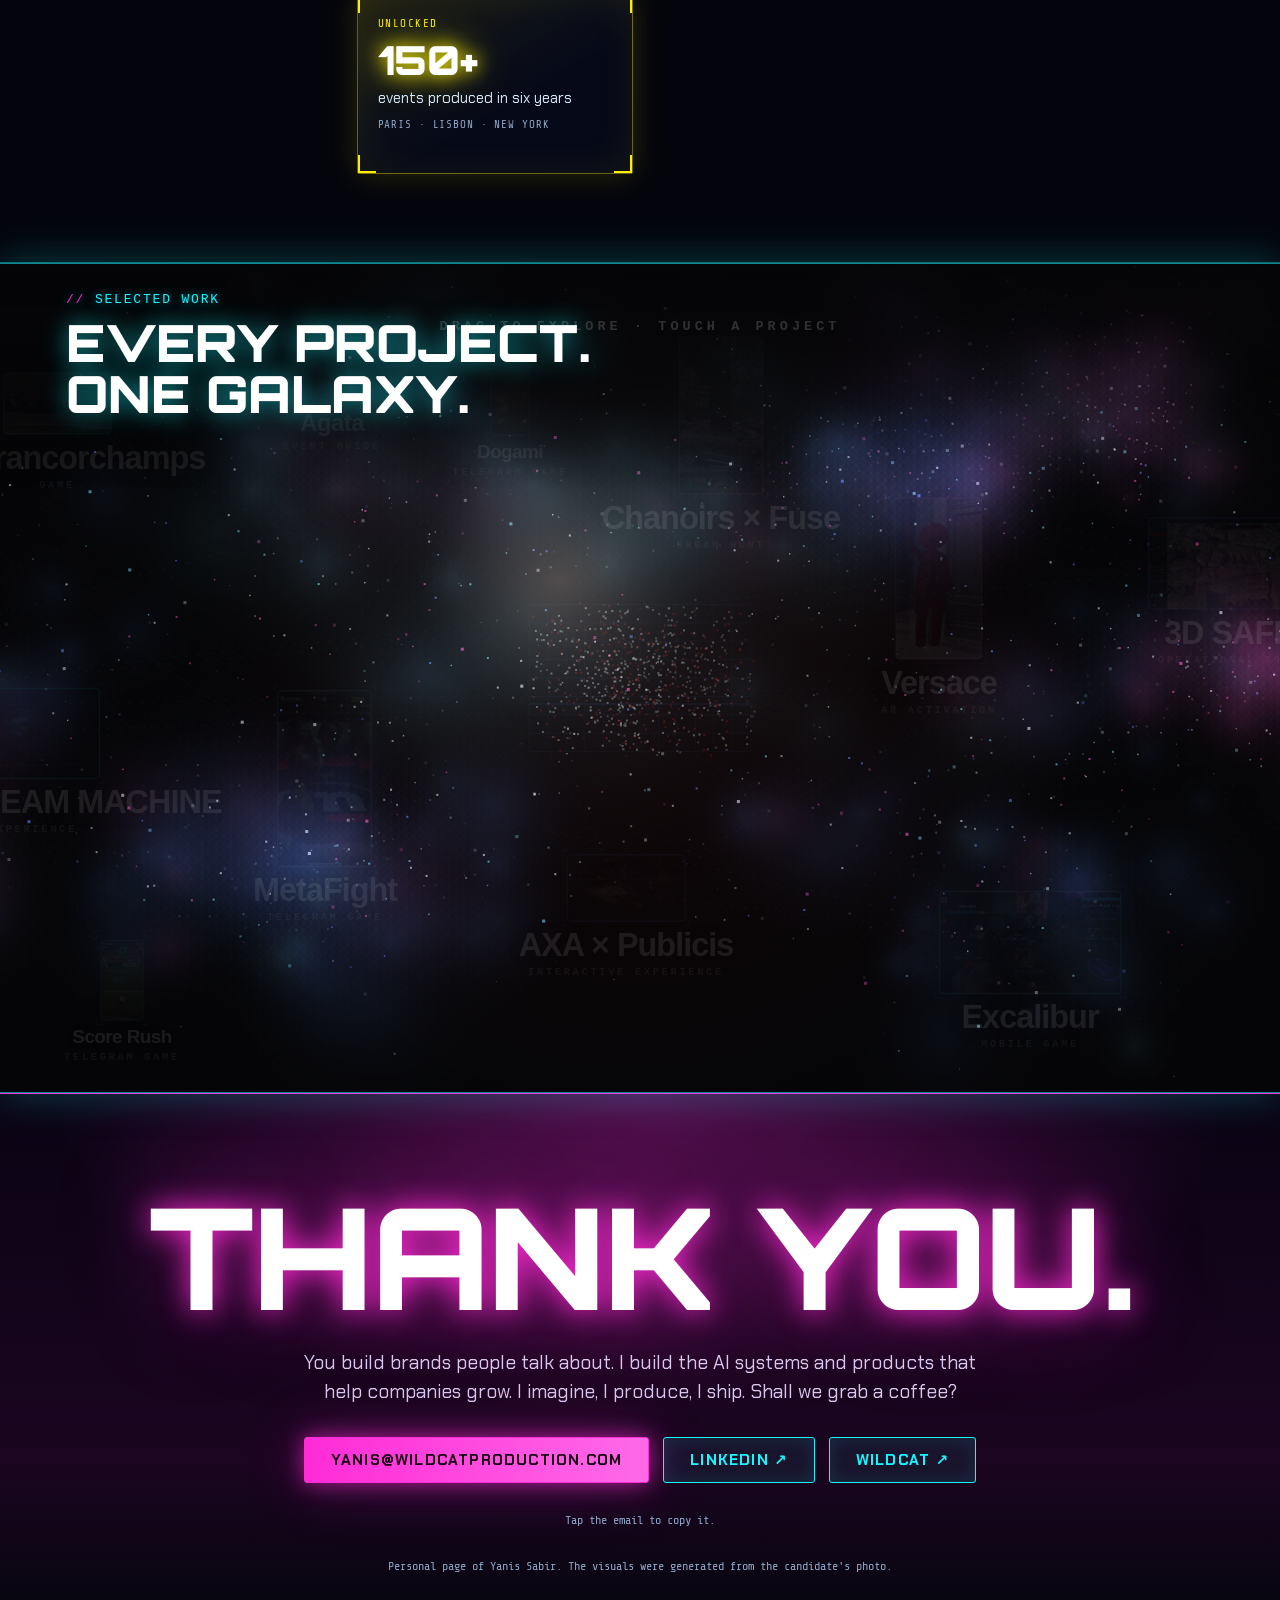
==== commit 190c5157: "Revert the galaxy scroll strips and touch sizing; back to the version before them Co-Authored-By: Cl" ====
--- a/yanis/index.html
+++ b/yanis/index.html
@@ -301,19 +301,6 @@
 .gxtitle h2 { font-family: var(--display); font-weight: 900; text-transform: uppercase; font-size: clamp(24px, 4vw, 54px); line-height: 1; margin: 10px 0 12px; color: #fff; text-shadow: 0 0 24px rgba(25,246,255,.6); }
 .gxwrap[data-open="1"] .gxtitle { opacity: 0; }
 .gxwrap { --bg:#050507; --ink:#F3F3EF; --ink-2:#C9C9C4; --muted:#8B8B93; --dim:#55555D; --hair:rgba(255,255,255,.12); --hair-2:rgba(255,255,255,.26); --red:#FF2D1F; --red-2:#FF6A5C; --play:#7CE0FF; --protect:#5B8CFF; --activate:#FF57C8; --mono: ui-monospace, SFMono-Regular, Menlo, Consolas, "Liberation Mono", monospace; --sans: -apple-system, BlinkMacSystemFont, "Helvetica Neue", Helvetica, Arial, sans-serif; position: relative; width: 100%; height: clamp(560px, 92vh, 940px); background: #050507; color: #F3F3EF; font-family: var(--sans); font-size: 16px; line-height: normal; -webkit-font-smoothing: antialiased; user-select: none; -webkit-user-select: none; }
-
-
-@media (pointer: coarse) {
-  .gxwrap { height: clamp(480px, 76vh, 760px); }
-}
-/* on touch screens, the top and bottom strips of the galaxy always scroll the page, so nobody gets stuck */
-.gxpass { display: none; }
-@media (pointer: coarse) {
-  .gxpass { display: block; position: absolute; left: 0; right: 0; height: 56px; z-index: 6; touch-action: pan-y; background: transparent; }
-  .gxpass span { display: none; }
-  .gxpass-top { top: 0; }
-  .gxpass-bottom { bottom: 0; }
-}
 .gxhint { position: absolute; left: 50%; bottom: max(16px, env(safe-area-inset-bottom, 0px)); transform: translateX(-50%); z-index: 5; margin: 0; padding: 7px 14px; border: 1px solid rgba(25,246,255,.6); background: rgba(0,0,0,.6); color: #F3F3EF; font-family: ui-monospace, Menlo, monospace; font-size: 11px; letter-spacing: .12em; text-transform: uppercase; opacity: 0; pointer-events: none; transition: opacity .4s ease; white-space: nowrap; }
 .gxwrap[data-open="1"] .gxhint { opacity: .9; }
 
@@ -472,8 +459,6 @@
         <h2>Every project.<br>One galaxy.</h2>
       </div>
       <p class="gxhint" aria-hidden="true">Tap anywhere to go back to the galaxy</p>
-      <div class="gxpass gxpass-top" aria-hidden="true"><span>Swipe here to scroll</span></div>
-      <div class="gxpass gxpass-bottom" aria-hidden="true"><span>Swipe here to scroll</span></div>
     </div>
   </section>
 
@@ -668,25 +653,7 @@
     try { navigator.clipboard.writeText(t).then(function () { note.textContent = 'Email copied.'; }, sel); } catch (e) { sel(); }
   });
 
-  
-  /* touch screens: keep the two scroll strips on the visible edges of the galaxy, wherever the page is scrolled */
-  (function () {
-    var gw = document.getElementById('gxwrap'), top = gw && gw.querySelector('.gxpass-top'), bot = gw && gw.querySelector('.gxpass-bottom'), barEl = document.querySelector('.bar');
-    if (!gw || !top || !bot || !window.matchMedia || !window.matchMedia('(pointer: coarse)').matches) return;
-    var raf = 0;
-    function place() {
-      raf = 0;
-      var r = gw.getBoundingClientRect(), barB = barEl ? barEl.getBoundingClientRect().bottom : 0;
-      var t = Math.max(0, barB - r.top), b = Math.max(0, r.bottom - window.innerHeight);
-      var cap = Math.max(0, r.height - 130);
-      top.style.transform = 'translateY(' + Math.min(t, cap) + 'px)';
-      bot.style.transform = 'translateY(' + (-Math.min(b, cap)) + 'px)';
-    }
-    function q() { if (!raf) raf = requestAnimationFrame(place); }
-    window.addEventListener('scroll', q, { passive: true }); window.addEventListener('resize', q); place();
-  })();
-
-  /* Wildcat galaxy, mounted inside the page when it scrolls into view */
+    /* Wildcat galaxy, mounted inside the page when it scrolls into view */
   (function () {
     var gh = document.getElementById('gxhost'), mounted = false;
     if (!gh) return;
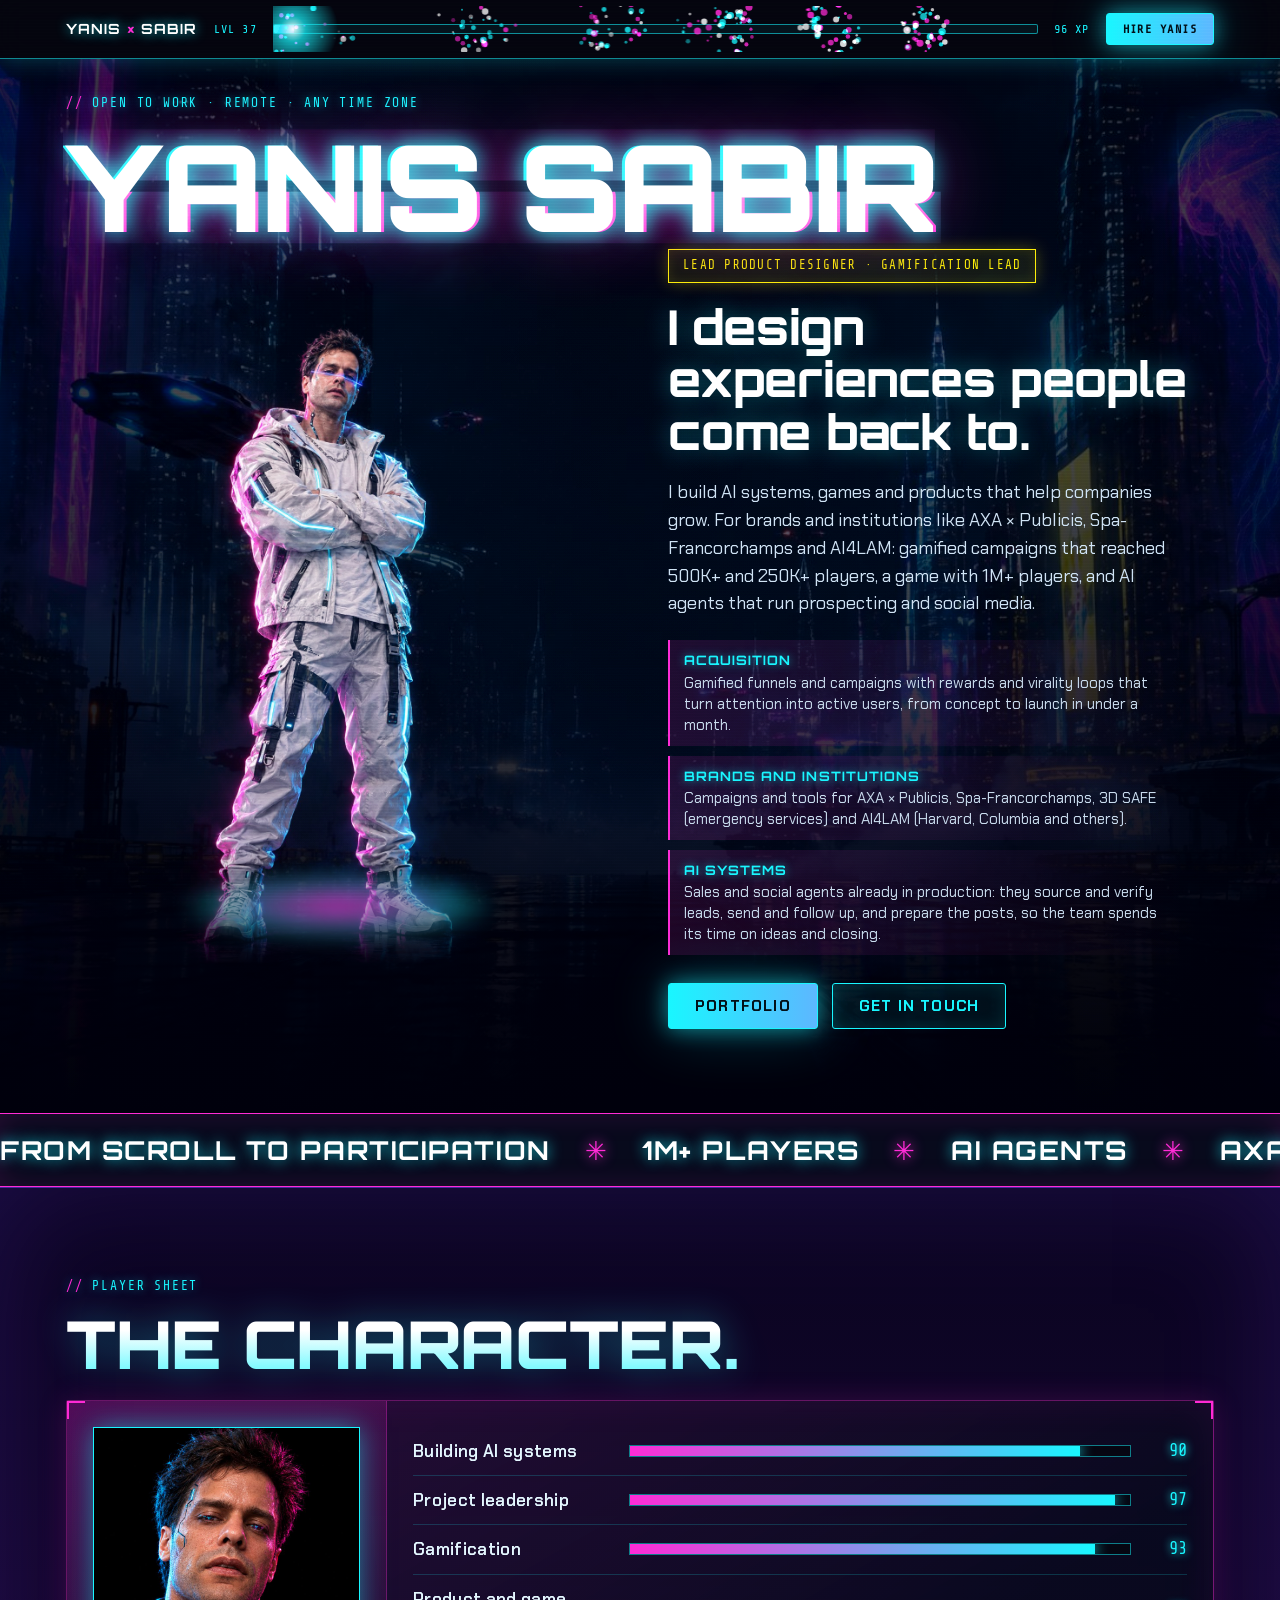
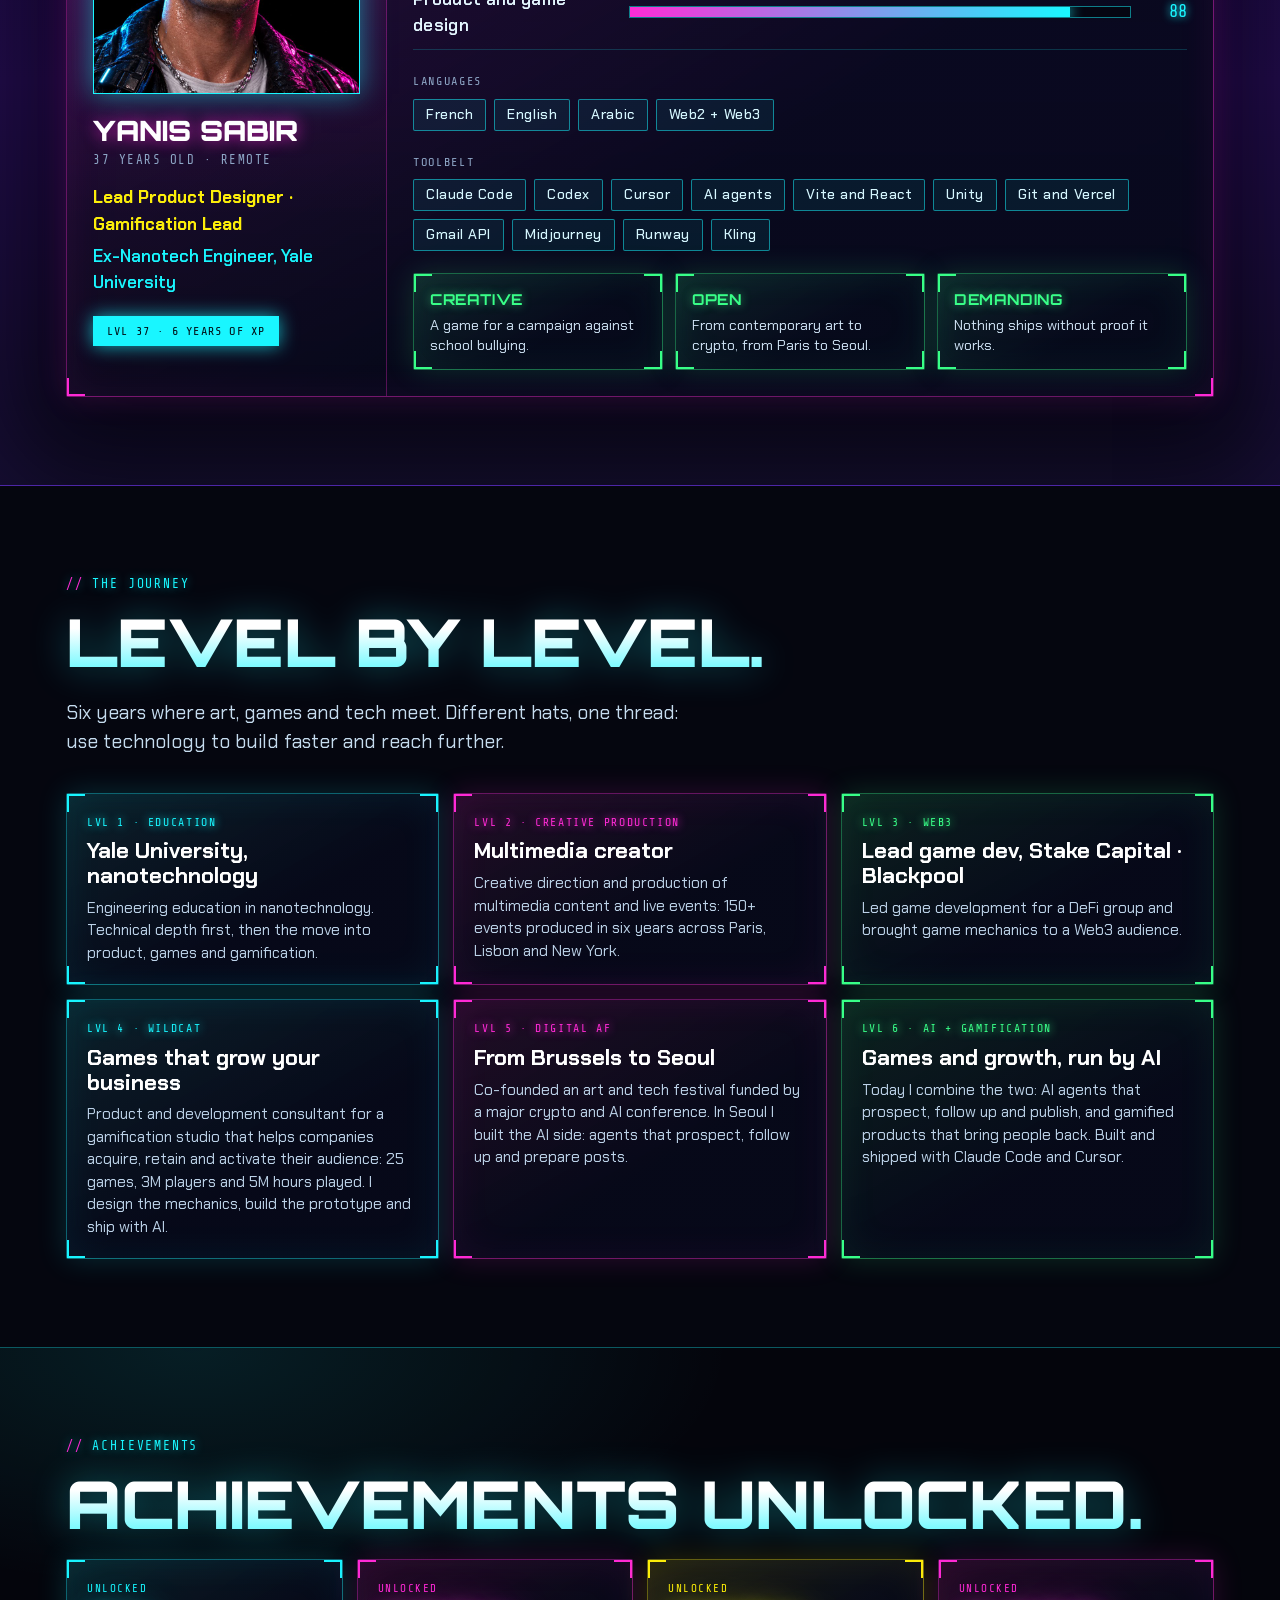
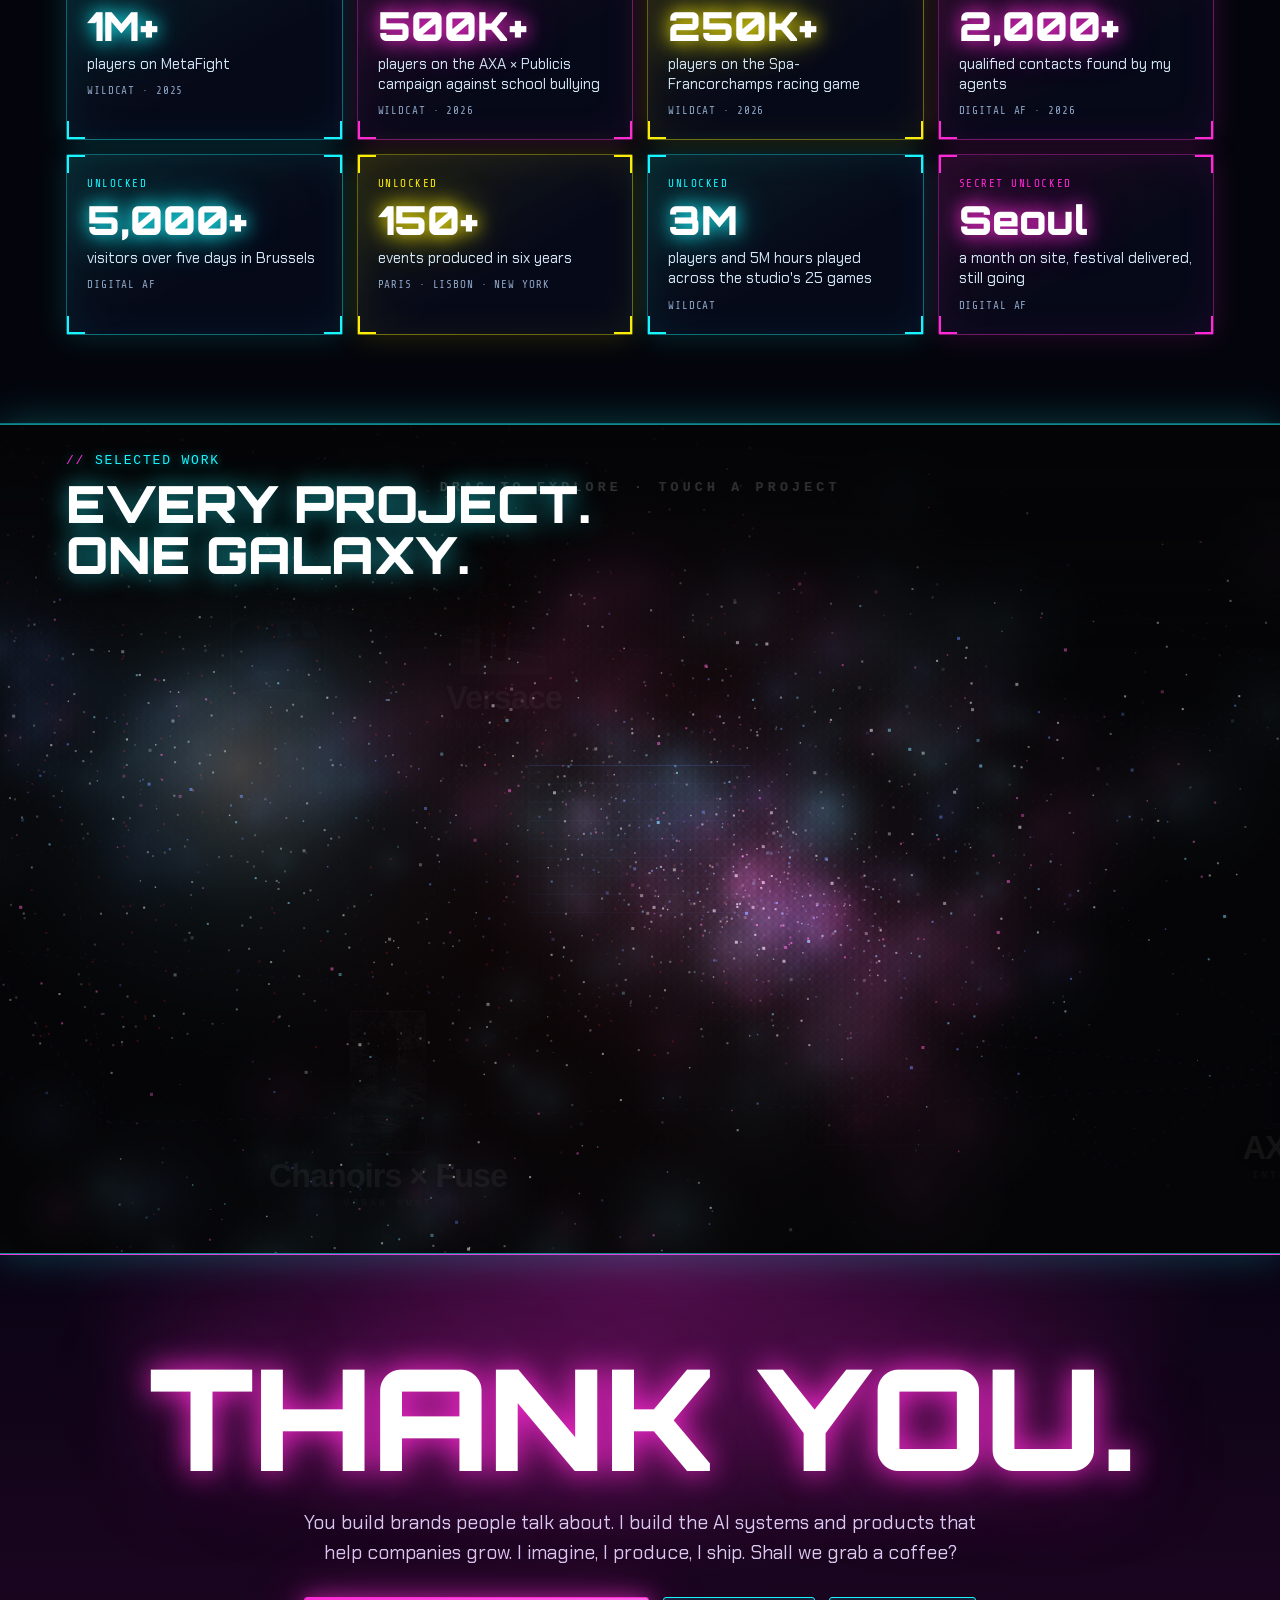
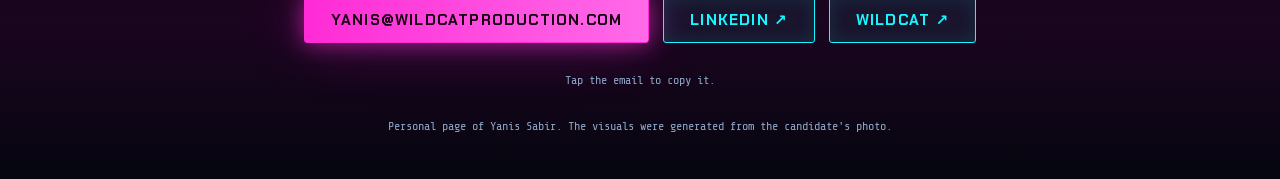
==== commit a8b1b726: "CV: lead with B2B proof from the galaxy and the Wildcat site Co-Authored-By: Claude Sonnet 5.5 <nore" ====
--- a/yanis/index.html
+++ b/yanis/index.html
@@ -356,11 +356,11 @@
         <div>
           <span class="pill"><span>Lead Product Designer</span><span class="dot"> · </span><span>Gamification Lead</span></span>
           <h1>I design experiences people come back to.</h1>
-          <p class="lead">I build AI systems and products that help companies grow: games and campaigns that reached over a million players, 150+ events produced, and AI agents that run prospecting and social media for the team.</p>
+          <p class="lead">I build AI systems, games and products that help companies grow. For brands and institutions like AXA × Publicis, Spa-Francorchamps and AI4LAM: gamified campaigns that reached 500K+ and 250K+ players, a game with 1M+ players, and AI agents that run prospecting and social media.</p>
           <ul class="growth">
+            <li><b>Acquisition</b><span>Gamified funnels and campaigns with rewards and virality loops that turn attention into active users, from concept to launch in under a month.</span></li>
+            <li><b>Brands and institutions</b><span>Campaigns and tools for AXA × Publicis, Spa-Francorchamps, 3D SAFE (emergency services) and AI4LAM (Harvard, Columbia and others).</span></li>
             <li><b>AI systems</b><span>Sales and social agents already in production: they source and verify leads, send and follow up, and prepare the posts, so the team spends its time on ideas and closing.</span></li>
-            <li><b>Products</b><span>Games and apps used by over 1M players, taken from idea to launch.</span></li>
-            <li><b>Growth</b><span>Gamified funnels and campaigns that turn attention into active users.</span></li>
           </ul>
           <div class="cta">
             <a class="btn" href="#portfolio">Portfolio</a>
@@ -373,8 +373,8 @@
 
   <div class="ticker" aria-hidden="true">
     <div class="row">
-      <span>From scroll to participation</span><span class="s">✳</span><span>1M+ players</span><span class="s">✳</span><span>AI agents</span><span class="s">✳</span><span>AXA × Publicis</span><span class="s">✳</span><span>Spa-Francorchamps</span><span class="s">✳</span><span>Digital AF Seoul</span><span class="s">✳</span><span>Excalibur</span><span class="s">✳</span><span>Web2 + Web3</span><span class="s">✳</span>
-      <span>From scroll to participation</span><span class="s">✳</span><span>1M+ players</span><span class="s">✳</span><span>AI agents</span><span class="s">✳</span><span>AXA × Publicis</span><span class="s">✳</span><span>Spa-Francorchamps</span><span class="s">✳</span><span>Digital AF Seoul</span><span class="s">✳</span><span>Excalibur</span><span class="s">✳</span><span>Web2 + Web3</span><span class="s">✳</span>
+      <span>From scroll to participation</span><span class="s">✳</span><span>1M+ players</span><span class="s">✳</span><span>AI agents</span><span class="s">✳</span><span>AXA × Publicis</span><span class="s">✳</span><span>Spa-Francorchamps</span><span class="s">✳</span><span>Digital AF Seoul</span><span class="s">✳</span><span>AI4LAM</span><span class="s">✳</span><span>Web2 + Web3</span><span class="s">✳</span>
+      <span>From scroll to participation</span><span class="s">✳</span><span>1M+ players</span><span class="s">✳</span><span>AI agents</span><span class="s">✳</span><span>AXA × Publicis</span><span class="s">✳</span><span>Spa-Francorchamps</span><span class="s">✳</span><span>Digital AF Seoul</span><span class="s">✳</span><span>AI4LAM</span><span class="s">✳</span><span>Web2 + Web3</span><span class="s">✳</span>
     </div>
   </div>
 
@@ -425,7 +425,7 @@
         <article class="lv"><span class="tag">LVL 1 · Education</span><h3>Yale University, nanotechnology</h3><p>Engineering education in nanotechnology. Technical depth first, then the move into product, games and gamification.</p></article>
         <article class="lv p"><span class="tag">LVL 2 · Creative production</span><h3>Multimedia creator</h3><p>Creative direction and production of multimedia content and live events: 150+ events produced in six years across Paris, Lisbon and New York.</p></article>
         <article class="lv m"><span class="tag">LVL 3 · Web3</span><h3>Lead game dev, Stake Capital · Blackpool</h3><p>Led game development for a DeFi group and brought game mechanics to a Web3 audience.</p></article>
-        <article class="lv"><span class="tag">LVL 4 · Wildcat</span><h3>Games for brands</h3><p>Product and development consultant for a studio. I design the game mechanics, build the prototype, and ship with AI.</p></article>
+        <article class="lv"><span class="tag">LVL 4 · Wildcat</span><h3>Games that grow your business</h3><p>Product and development consultant for a gamification studio that helps companies acquire, retain and activate their audience: 25 games, 3M players and 5M hours played. I design the mechanics, build the prototype and ship with AI.</p></article>
         <article class="lv p"><span class="tag">LVL 5 · Digital AF</span><h3>From Brussels to Seoul</h3><p>Co-founded an art and tech festival funded by a major crypto and AI conference. In Seoul I built the AI side: agents that prospect, follow up and prepare posts.</p></article>
         <article class="lv m"><span class="tag">LVL 6 · AI + gamification</span><h3>Games and growth, run by AI</h3><p>Today I combine the two: AI agents that prospect, follow up and publish, and gamified products that bring people back. Built and shipped with Claude Code and Cursor.</p></article>
       </div>
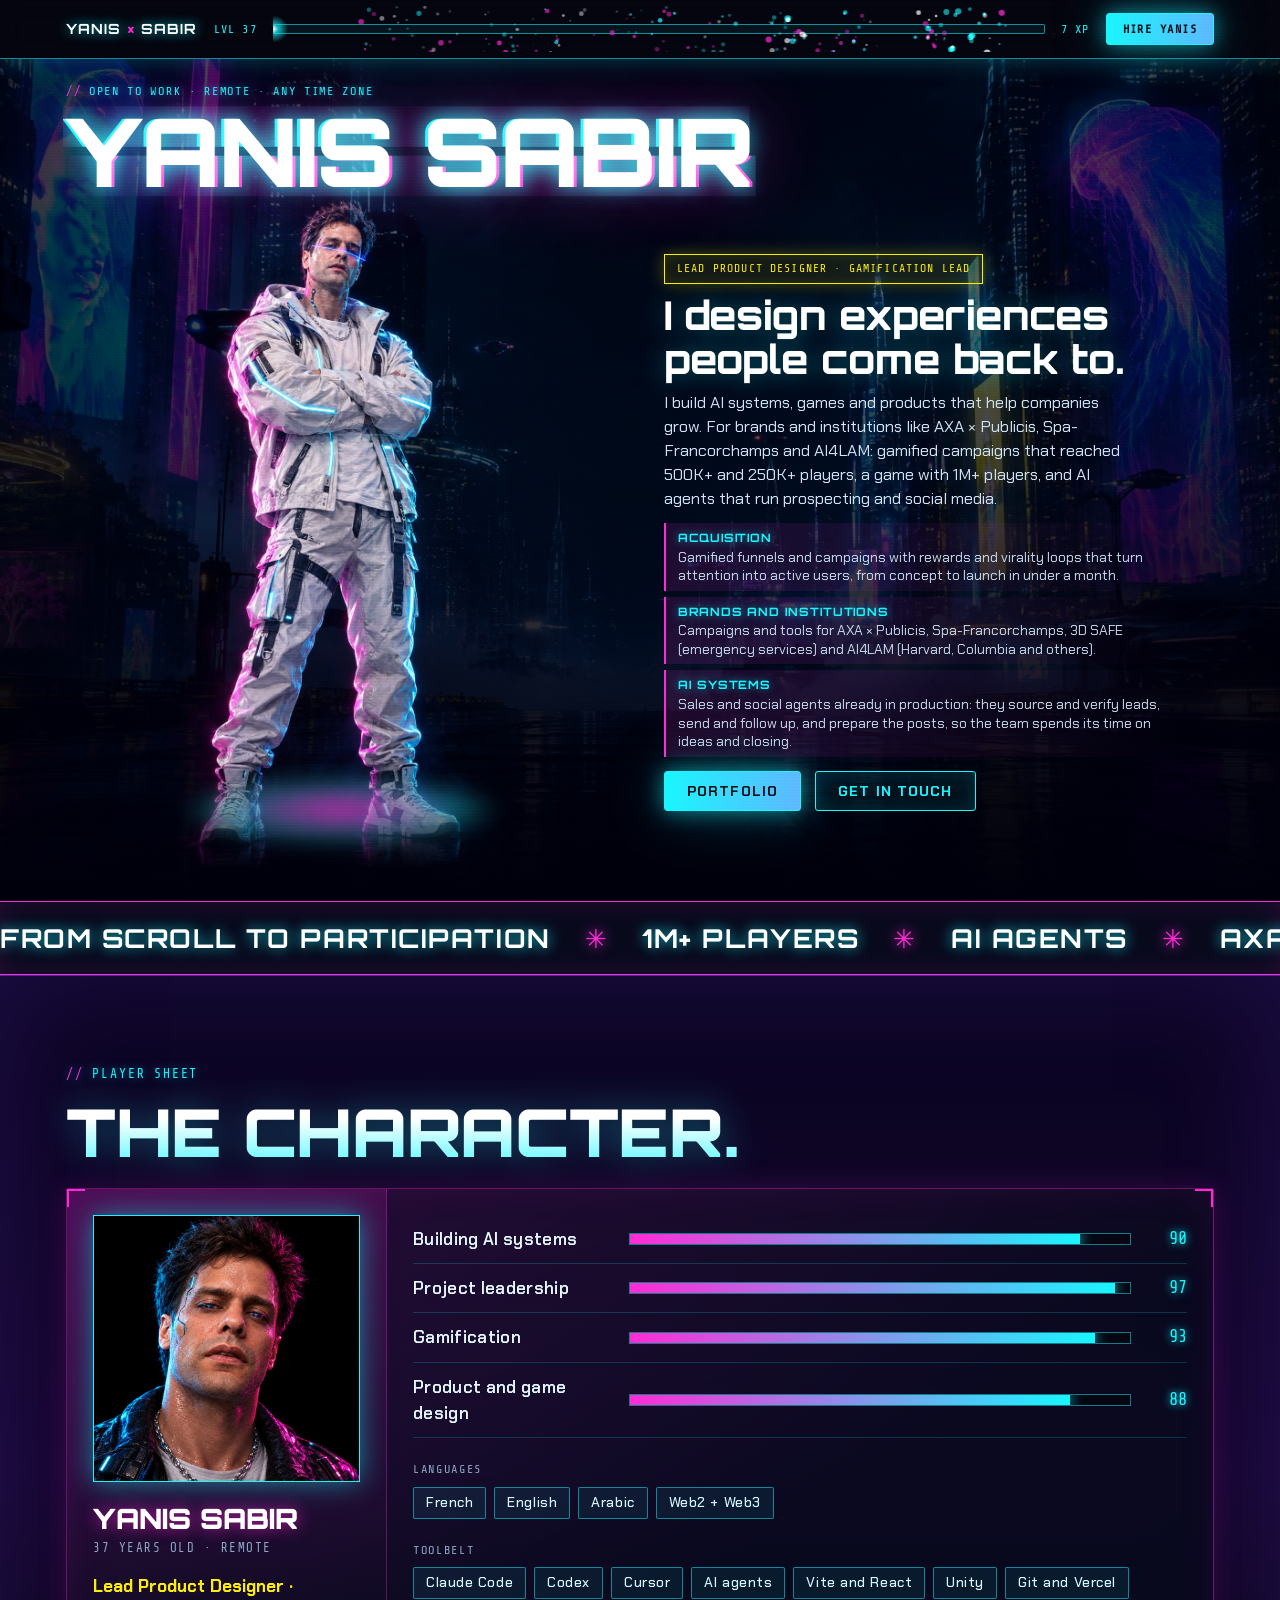
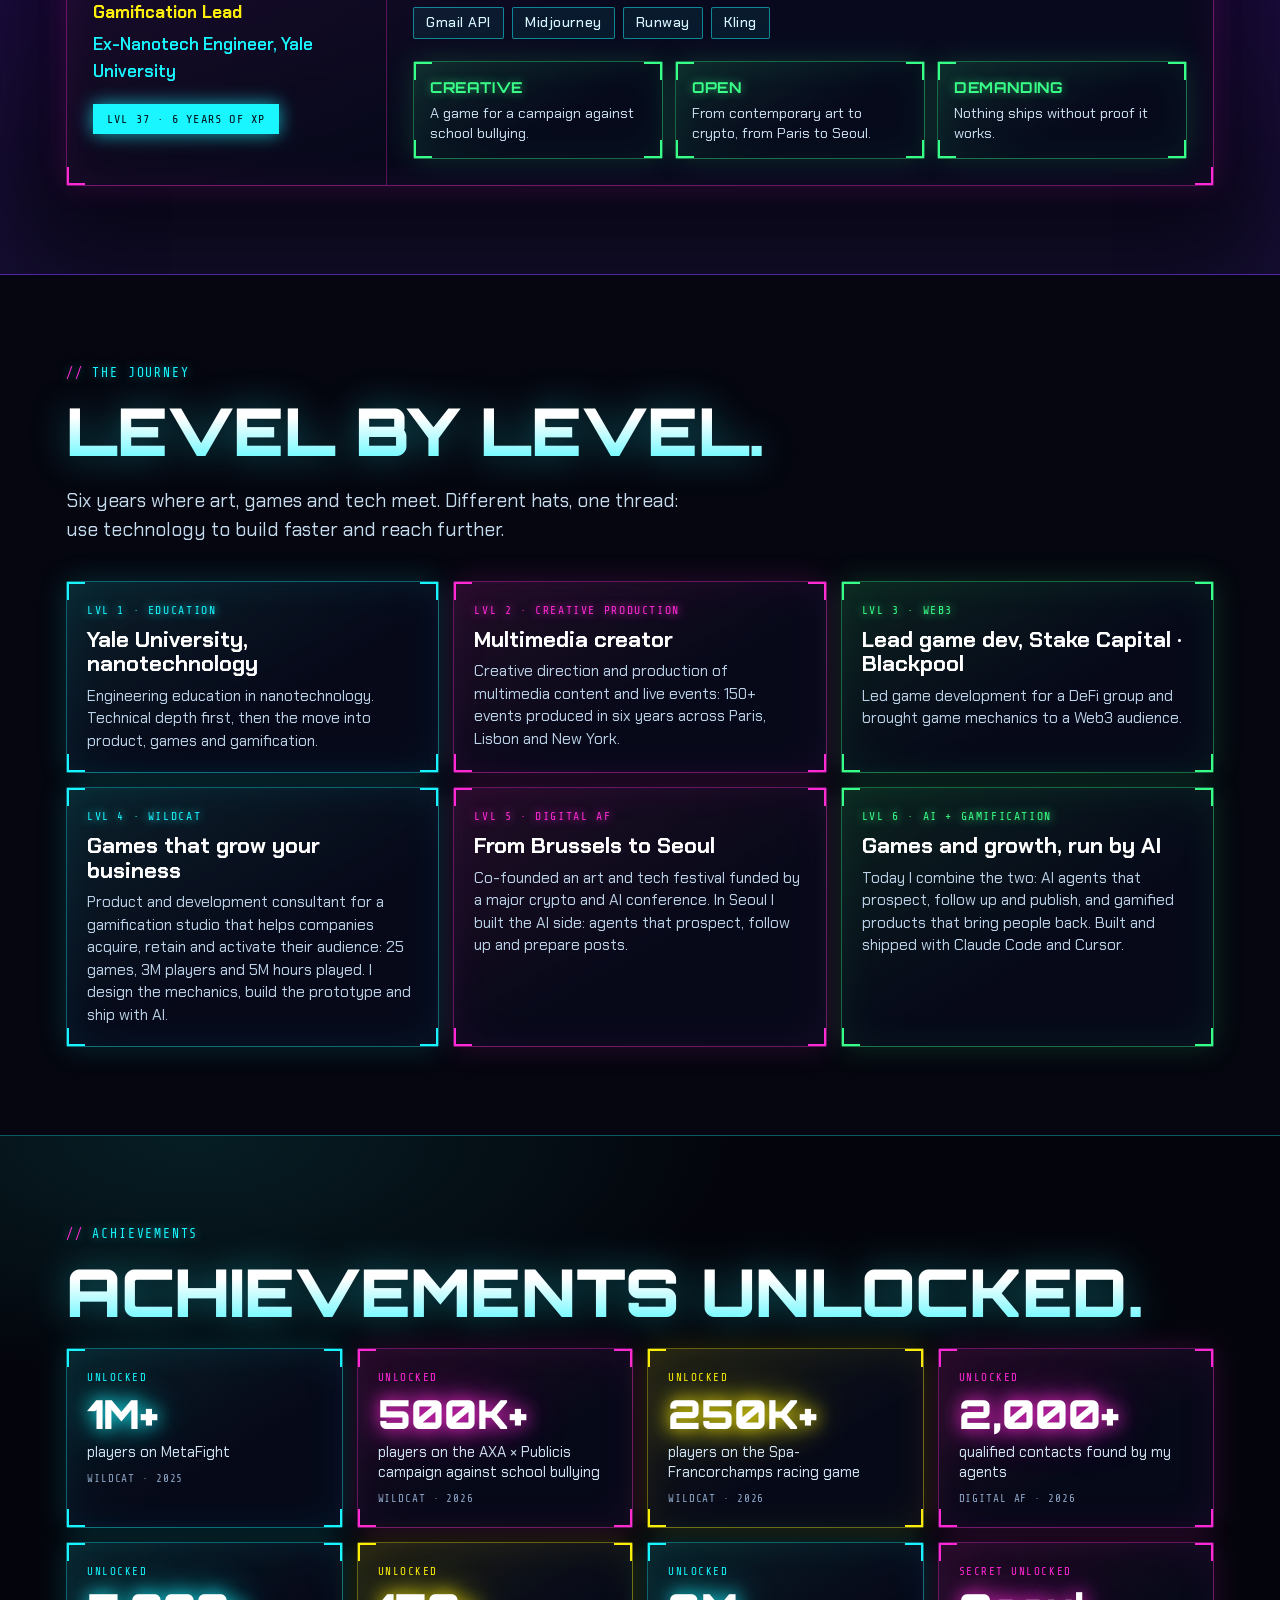
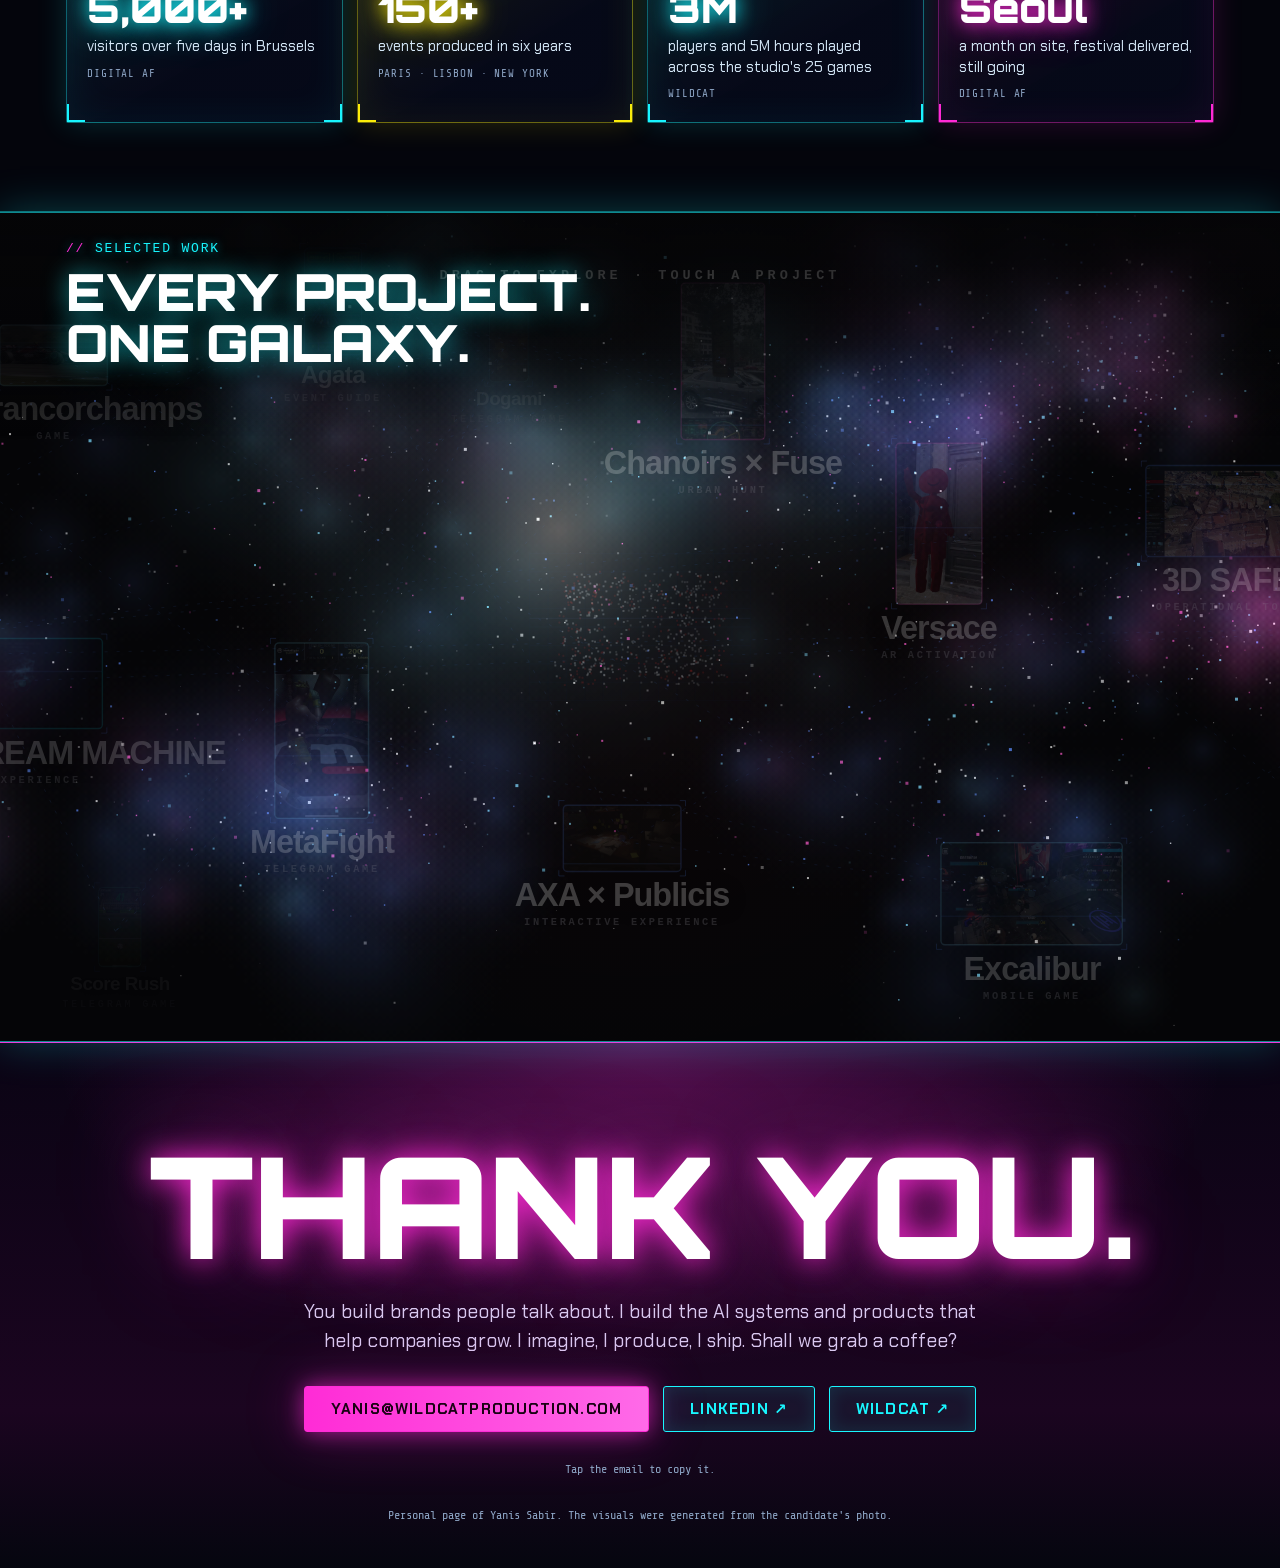
==== commit f387e68e: "CV: desktop hero fits in one screen with both buttons visible Co-Authored-By: Claude Sonnet 5.5 <nor" ====
--- a/yanis/index.html
+++ b/yanis/index.html
@@ -150,6 +150,26 @@
 .hero h1 { font-family: var(--display); font-weight: 800; font-size: clamp(26px, 3.8vw, 48px); line-height: 1.1; letter-spacing: -.005em; margin-top: 18px; text-wrap: balance; color: #fff; text-shadow: 0 0 24px rgba(25,246,255,.35); }
 .hero p.lead { margin-top: 20px; max-width: 46ch; font-size: 18px; color: #cfe3f5; }
 .cta { display: flex; flex-wrap: wrap; gap: 14px; margin-top: 28px; }
+
+/* desktop: the whole hero (title, portrait, text and both buttons) fits in one screen */
+@media (min-width: 901px) {
+  .hero { padding-block: 14px 24px; min-height: calc(100vh - 58px); display: flex; align-items: center; }
+  .hero > .wrap { width: 100%; }
+  .hero .eyebrow { font-size: 12px; }
+  .word { margin-top: 6px; font-size: clamp(34px, min(7.4vw, 11vh), 96px); }
+  .hero-grid { gap: 12px 48px; margin-top: 0; align-items: center; }
+  .art { padding-top: 0; min-height: 0; }
+  .art img { max-height: calc(100vh - 58px - 170px); }
+  .hero .pill { font-size: 11.5px; padding: 5px 12px; }
+  .hero h1 { font-size: clamp(24px, min(3.1vw, 5.2vh), 42px); margin-top: 10px; }
+  .hero p.lead { margin-top: 10px; font-size: clamp(14px, 1.9vh, 16.5px); line-height: 1.45; }
+  .growth { margin-top: 12px; gap: 6px; }
+  .growth li { padding: 6px 12px; }
+  .growth b { font-size: 11.5px; }
+  .growth span { font-size: clamp(12.5px, 1.7vh, 14px); line-height: 1.32; margin-top: 1px; }
+  .hero .cta { margin-top: 14px; }
+  .hero .btn { padding: 11px 22px; font-size: 14px; }
+}
 
 /* chips */
 .chips { display: flex; flex-wrap: wrap; gap: 8px; }
